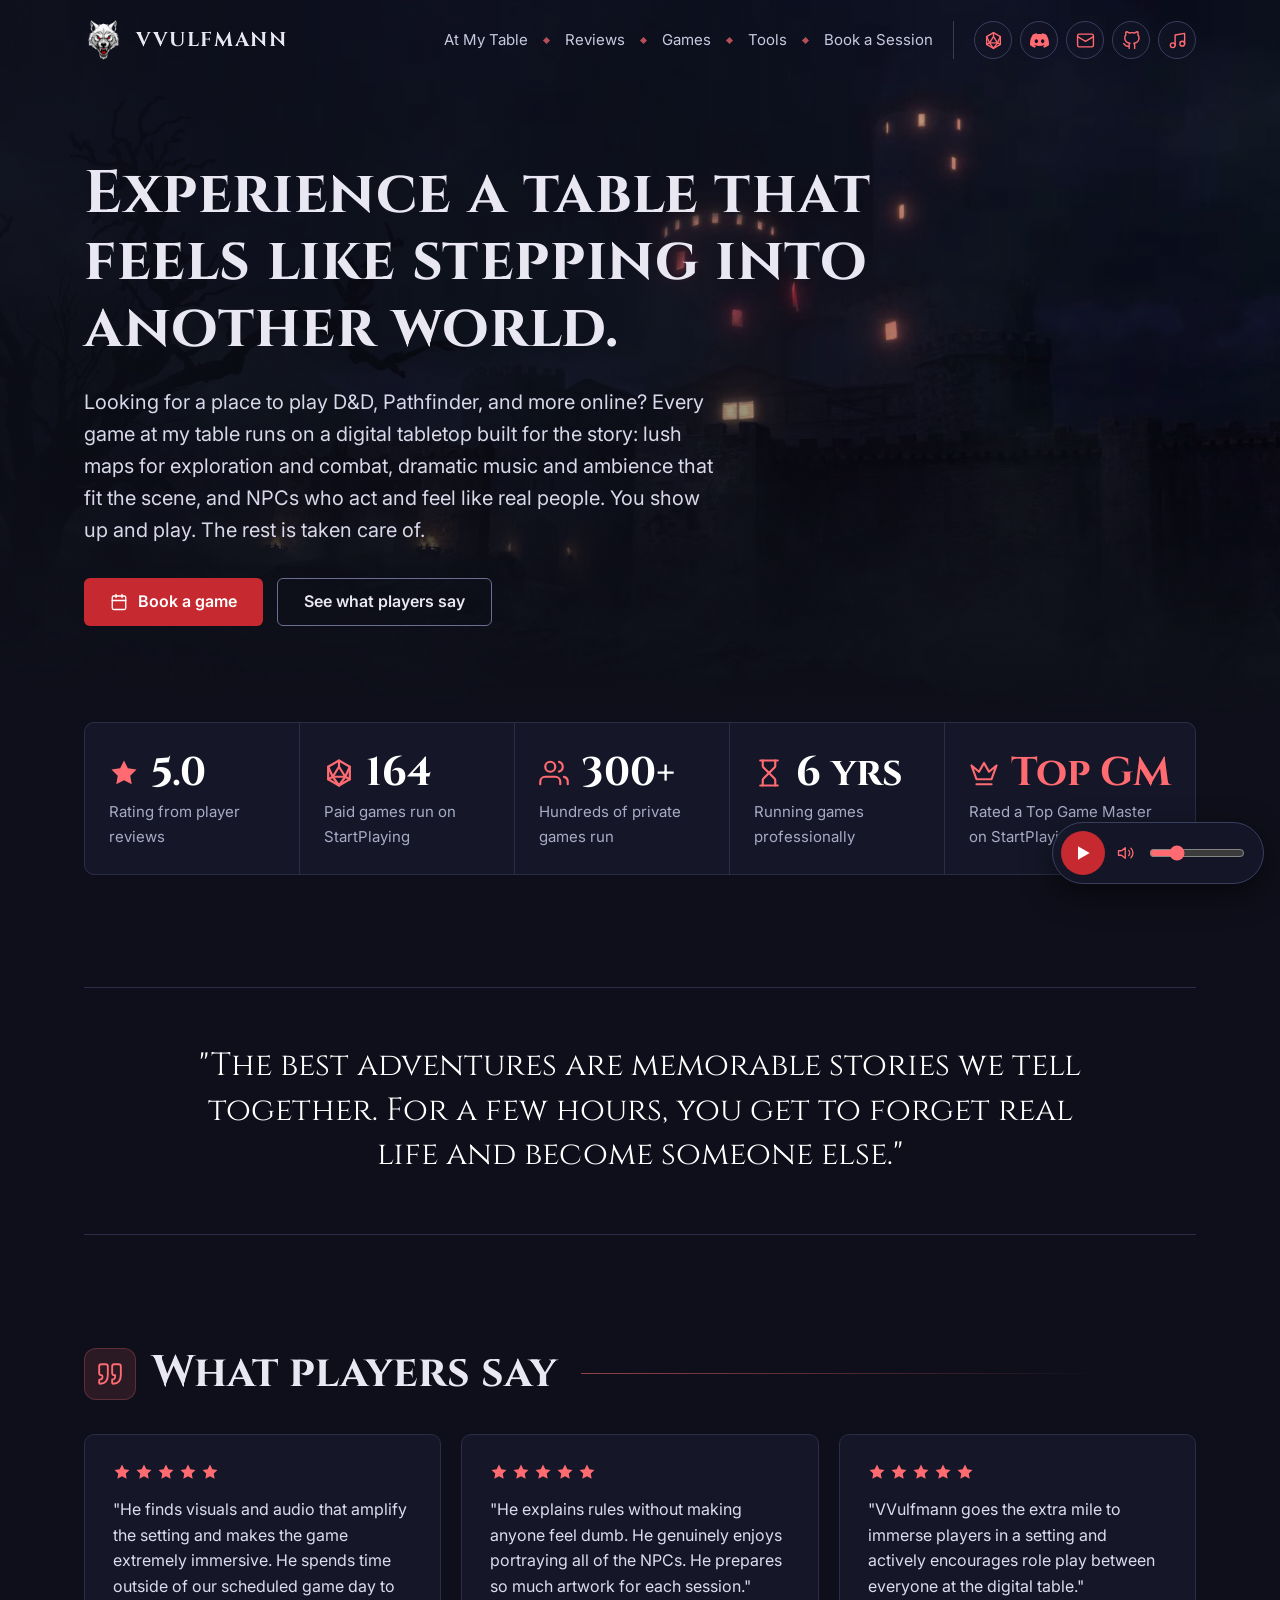
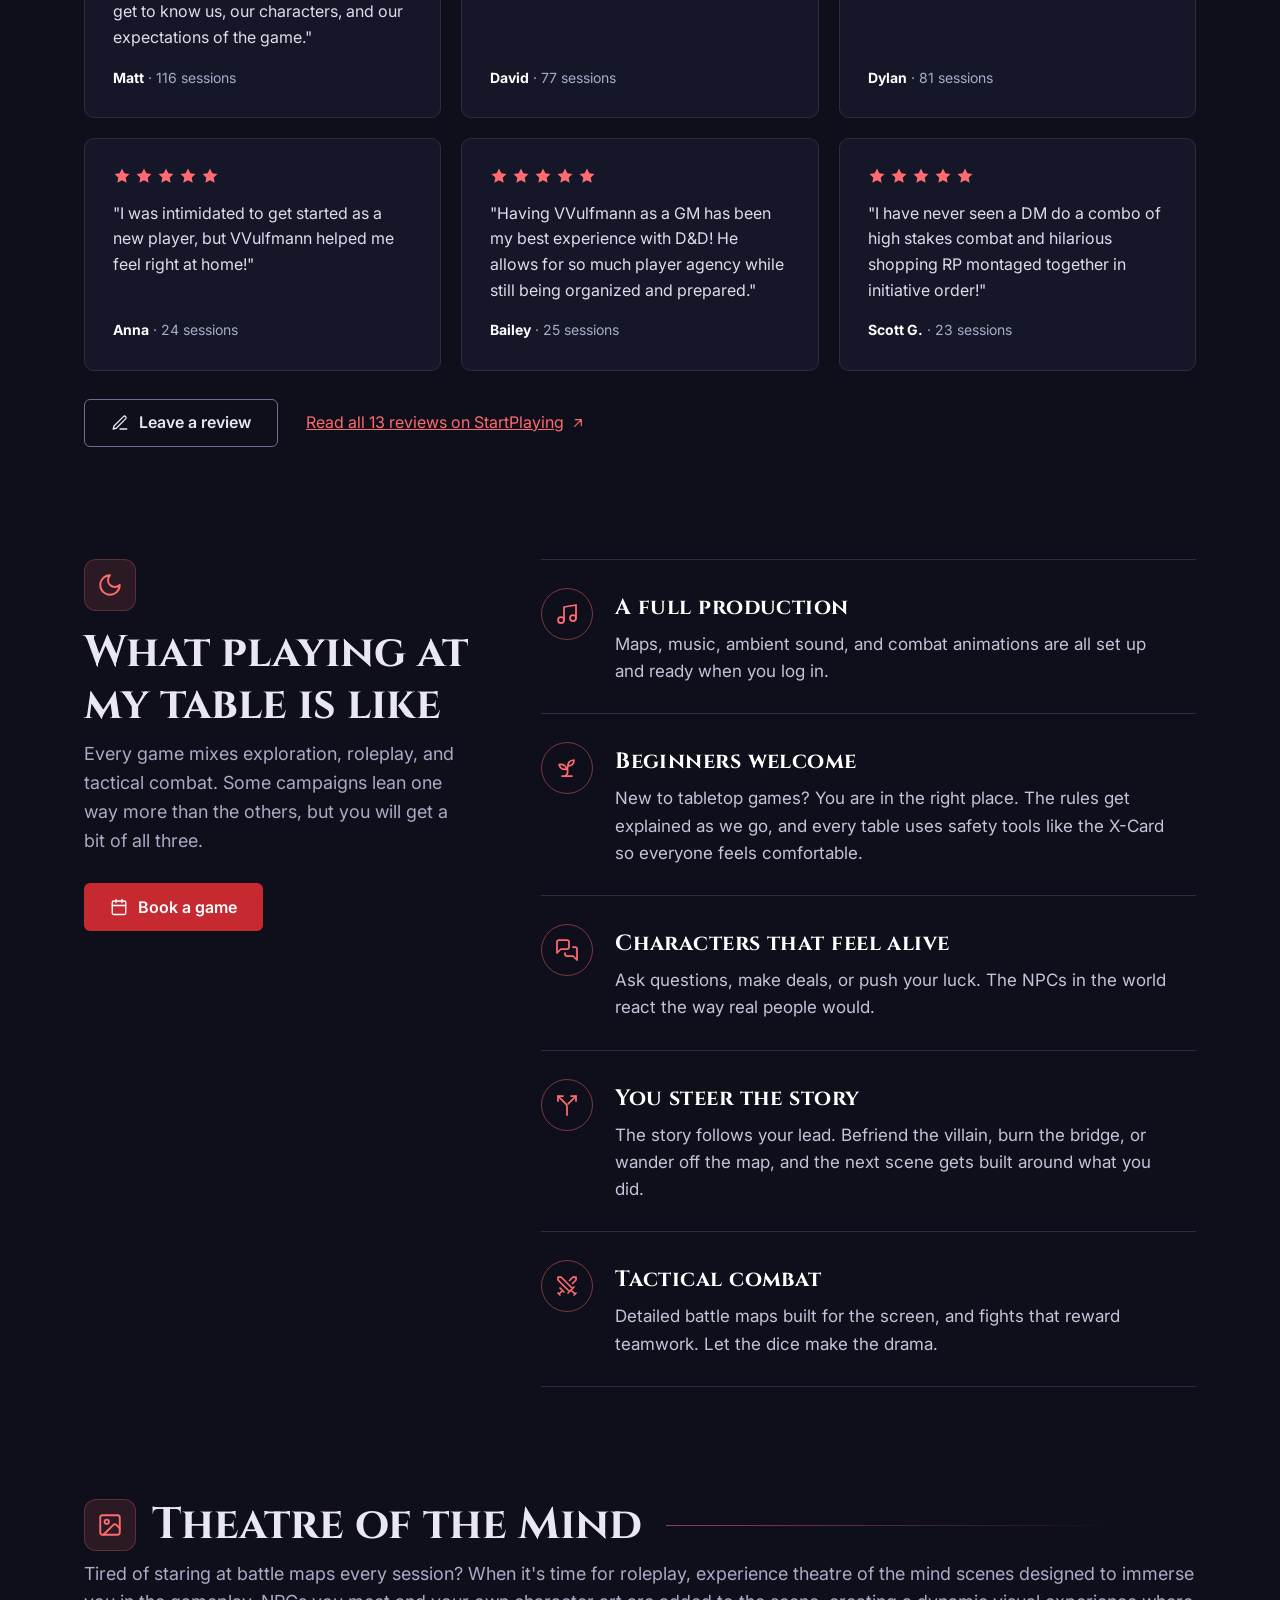
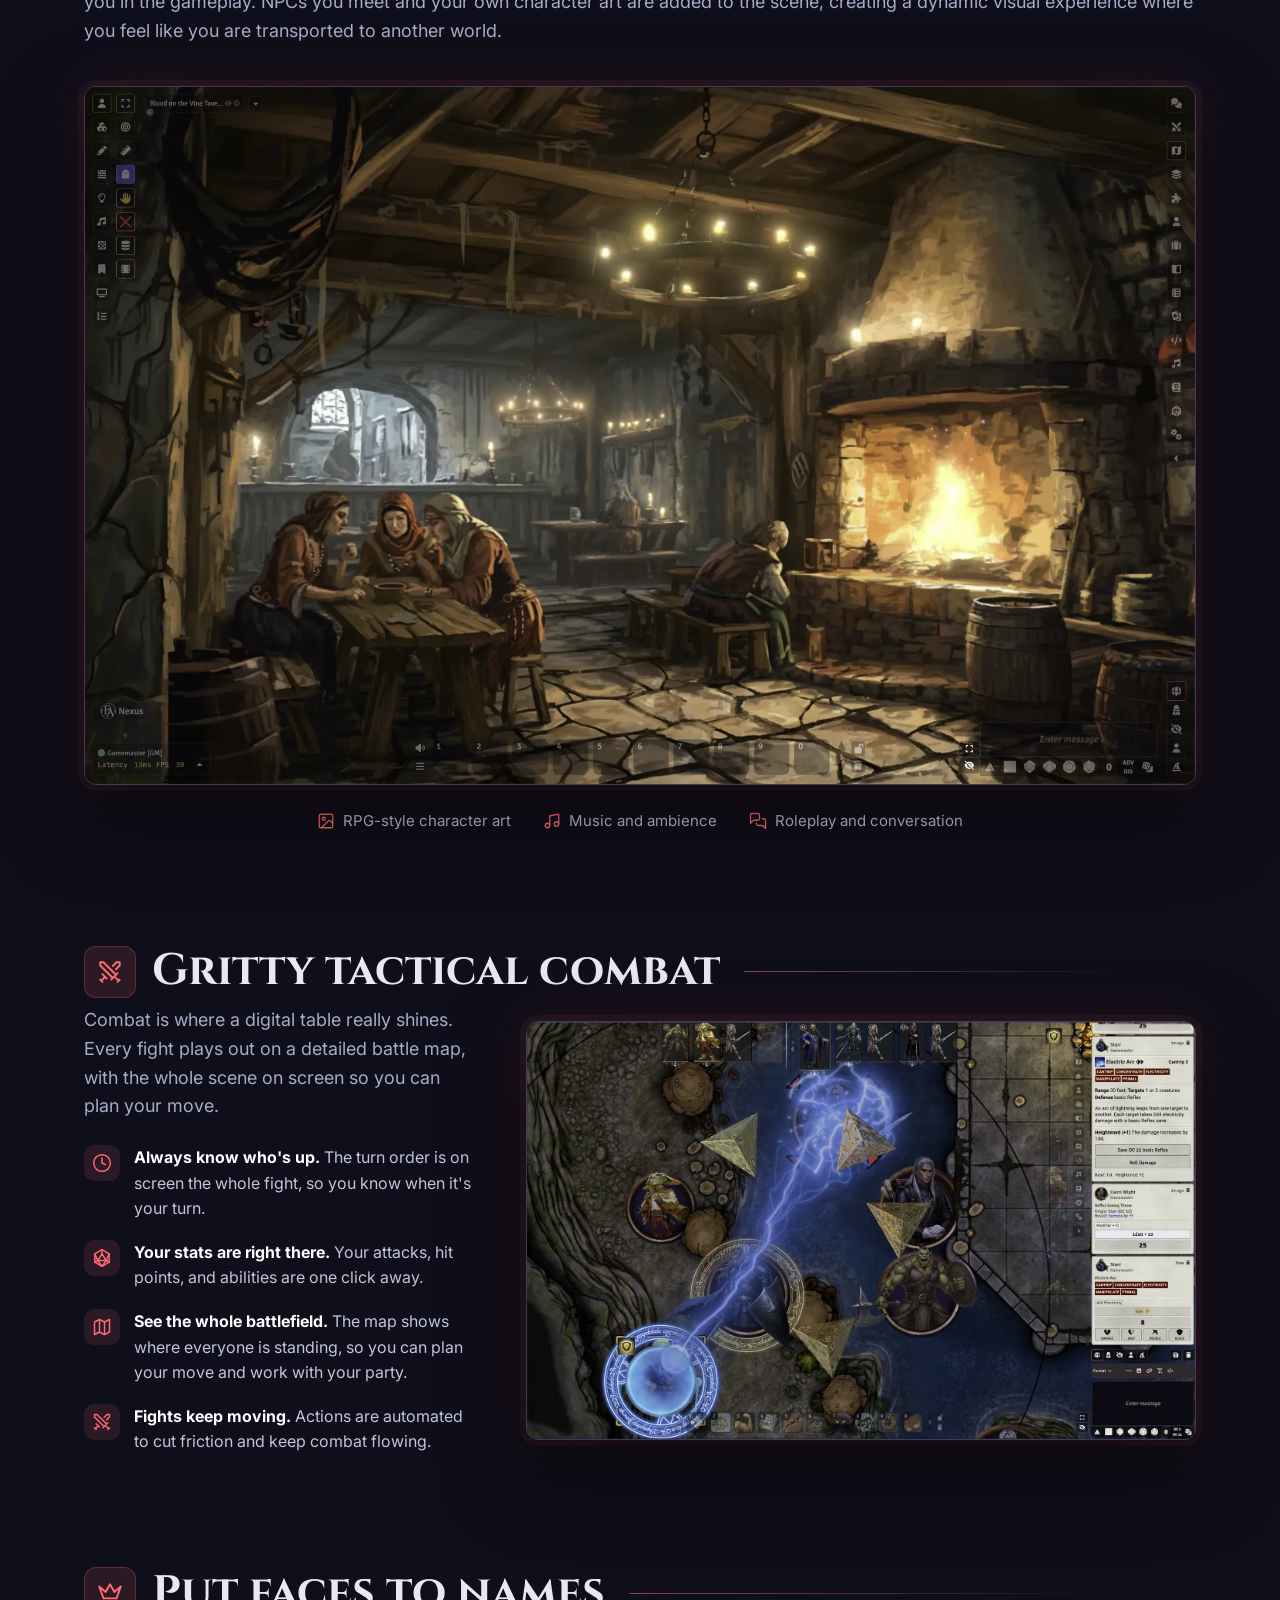
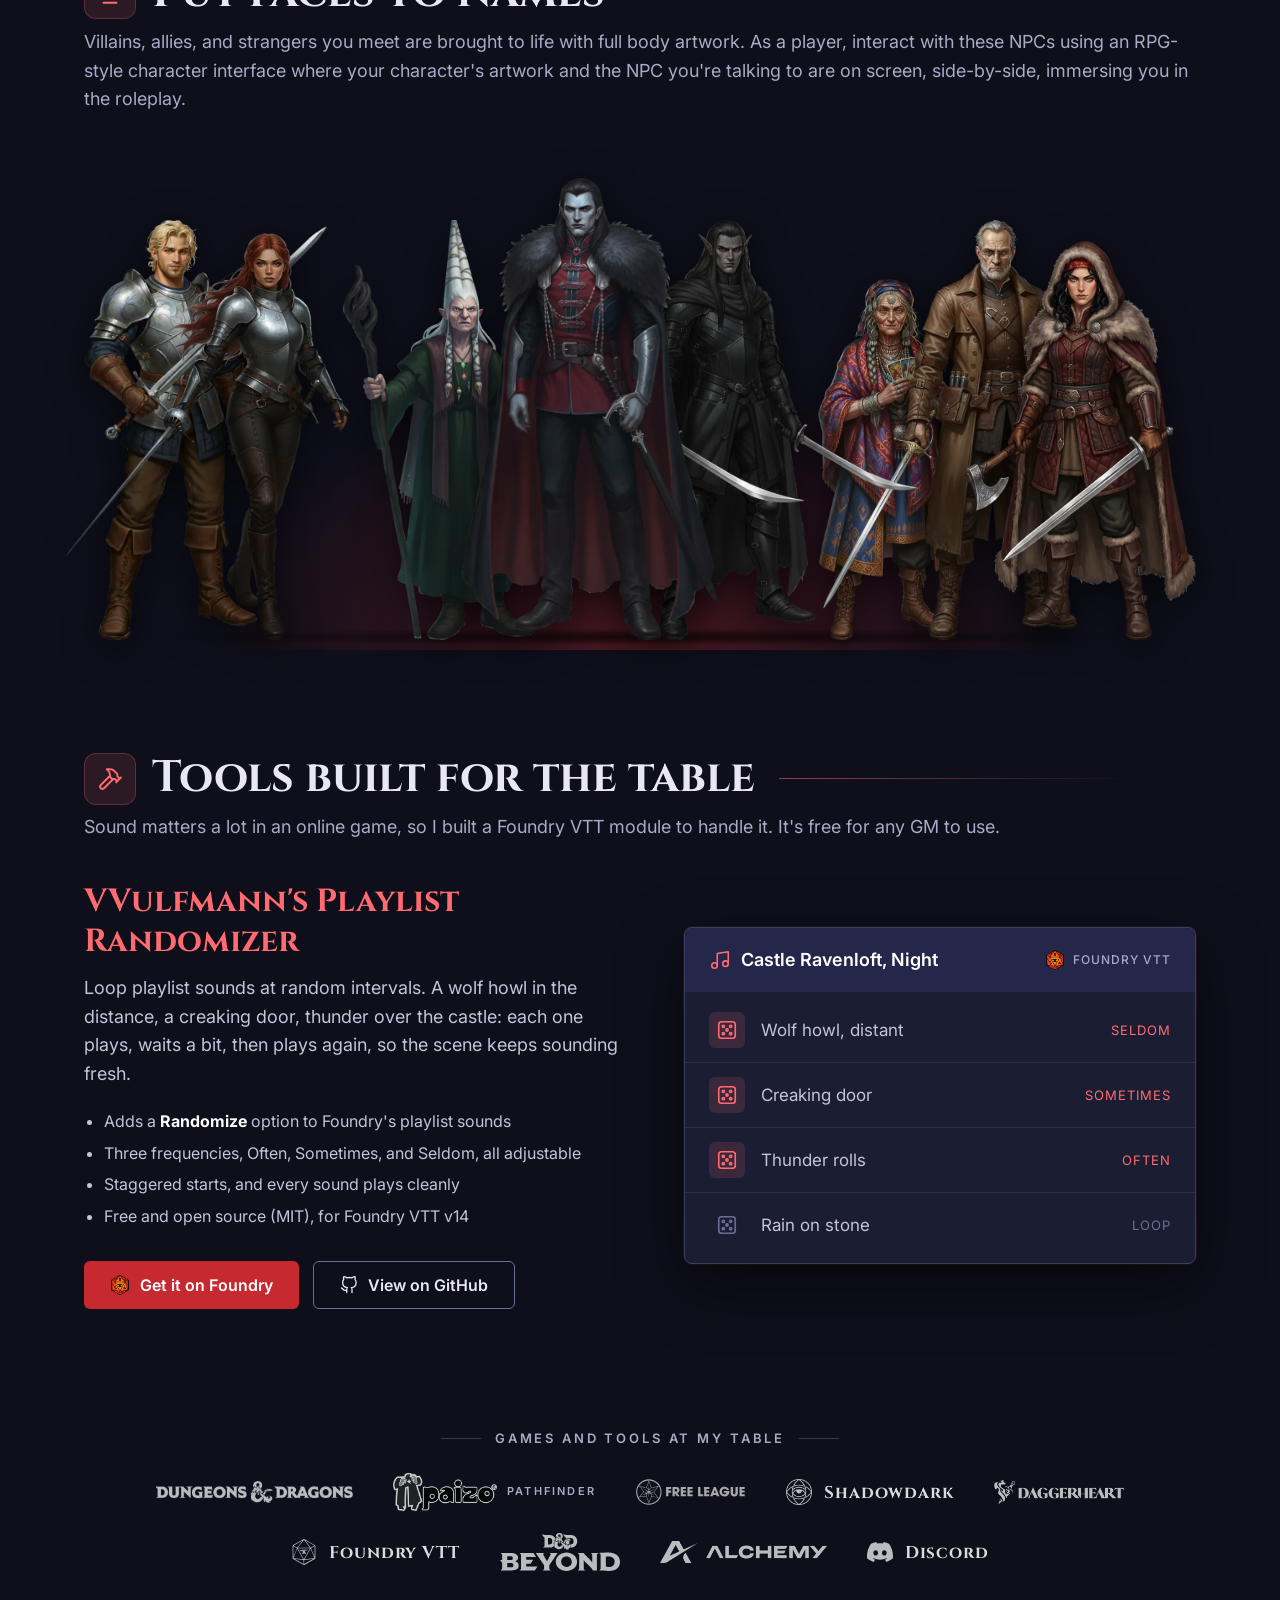
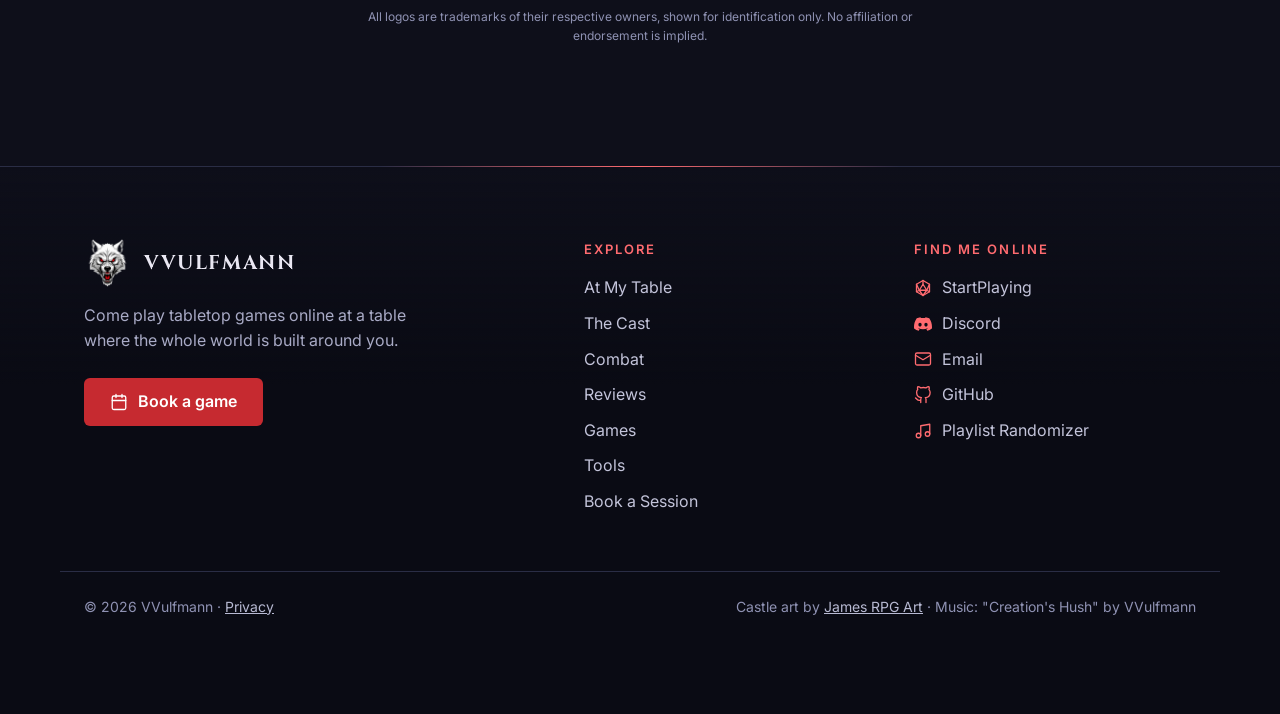
==== index.html @ 39d02111 "Rewrite Theatre of the Mind intro Co-Authored-By: Claude Opus 5.5 (1M context) <noreply@anthropic.co" ====
<!doctype html>
<html lang="en">
<head>
  <meta charset="utf-8">
  <meta name="viewport" content="width=device-width, initial-scale=1">
  <title>VVulfmann | Digital Game Master</title>
  <meta name="description" content="Play D&amp;D, Pathfinder, and more online with VVulfmann, a digital game master who builds each game with custom maps, music, and NPCs who feel real. 5.0 rating on StartPlaying. Beginners welcome.">
  <link rel="canonical" href="https://vvulfmann.com/">
  <meta property="og:type" content="website">
  <meta property="og:url" content="https://vvulfmann.com/">
  <meta property="og:title" content="VVulfmann | Digital Game Master">
  <meta property="og:description" content="Looking for a great online tabletop game? Custom maps, music, and NPCs who feel real. Beginners welcome.">
  <meta property="og:image" content="https://vvulfmann.com/images/social.jpg">
  <meta name="twitter:card" content="summary_large_image">
  <meta name="theme-color" content="#0e0f1a">
  <link rel="icon" type="image/png" href="images/favicon.png">
  <link rel="apple-touch-icon" href="images/apple-touch-icon.png">
  <link rel="preconnect" href="https://fonts.googleapis.com">
  <link rel="preconnect" href="https://fonts.gstatic.com" crossorigin>
  <link href="https://fonts.googleapis.com/css2?family=Cinzel:wght@500;700&amp;family=Inter:wght@400;500;600&amp;display=swap" rel="stylesheet">
  <link rel="stylesheet" href="styles.css">
</head>
<body>
  <svg width="0" height="0" style="position:absolute" aria-hidden="true" focusable="false">
    <symbol id="i-star" viewBox="0 0 24 24"><path d="M12 2l3.09 6.26L22 9.27l-5 4.87 1.18 6.88L12 17.77l-6.18 3.25L7 14.14 2 9.27l6.91-1.01z"/></symbol>
    <symbol id="i-d20" viewBox="0 0 24 24"><path d="M12 2l8.66 5v10L12 22l-8.66-5V7z"/><path d="M12 7l5 8H7z"/><path d="M12 2v5M3.34 7L7 15M20.66 7L17 15M3.34 17L7 15M20.66 17L17 15M12 22l-5-7M12 22l5-7"/></symbol>
    <symbol id="i-hourglass" viewBox="0 0 24 24"><path d="M5 22h14M5 2h14"/><path d="M17 22v-4.17a2 2 0 0 0-.59-1.42L12 12l-4.41 4.41A2 2 0 0 0 7 17.83V22"/><path d="M7 2v4.17a2 2 0 0 0 .59 1.42L12 12l4.41-4.41A2 2 0 0 0 17 6.17V2"/></symbol>
    <symbol id="i-crown" viewBox="0 0 24 24"><path d="M2 6l4 11h12l4-11-6 5-4-7-4 7z"/><path d="M6 21h12"/></symbol>
    <symbol id="i-music" viewBox="0 0 24 24"><path d="M9 18V5l12-2v13"/><circle cx="6" cy="18" r="3"/><circle cx="18" cy="16" r="3"/></symbol>
    <symbol id="i-sprout" viewBox="0 0 24 24"><path d="M7 20h10"/><path d="M10 20c5.5-2.5.8-6.4 3-10"/><path d="M9.5 9.4c1.1.8 1.8 2.2 2.3 3.7-2 .4-3.5.4-4.8-.3-1.2-.6-2.3-1.9-3-4.2 2.8-.5 4.4 0 5.5.8z"/><path d="M14.1 6a7 7 0 0 0-1.1 4c1.9-.1 3.3-.6 4.3-1.4 1-1 1.6-2.3 1.7-4.6-2.7.1-4 1-4.9 2z"/></symbol>
    <symbol id="i-compass" viewBox="0 0 24 24"><circle cx="12" cy="12" r="10"/><path d="M16.24 7.76l-2.12 6.36-6.36 2.12 2.12-6.36z"/></symbol>
    <symbol id="i-chat" viewBox="0 0 24 24"><path d="M14 9a2 2 0 0 1-2 2H6l-4 4V4a2 2 0 0 1 2-2h8a2 2 0 0 1 2 2z"/><path d="M18 9h2a2 2 0 0 1 2 2v11l-4-4h-6a2 2 0 0 1-2-2v-1"/></symbol>
    <symbol id="i-split" viewBox="0 0 24 24"><path d="M16 3h5v5M8 3H3v5"/><path d="M12 22v-8.3a4 4 0 0 0-1.17-2.83L3 3M21 3l-7.83 7.83"/></symbol>
    <symbol id="i-swords" viewBox="0 0 24 24"><path d="M14.5 17.5L3 6V3h3l11.5 11.5M13 19l6-6M16 16l4 4M19 21l2-2"/><path d="M14.5 6.5L18 3h3v3l-3.5 3.5M5 14l4 4M7 17l-3 3M3 19l2 2"/></symbol>
    <symbol id="i-moon" viewBox="0 0 24 24"><path d="M12 3a6 6 0 0 0 9 9 9 9 0 1 1-9-9z"/></symbol>
    <symbol id="i-map" viewBox="0 0 24 24"><path d="M3 6l6-3 6 3 6-3v15l-6 3-6-3-6 3z"/><path d="M9 3v15M15 6v15"/></symbol>
    <symbol id="i-monitor" viewBox="0 0 24 24"><rect x="2" y="3" width="20" height="14" rx="2"/><path d="M8 21h8M12 17v4"/></symbol>
    <symbol id="i-pen" viewBox="0 0 24 24"><path d="M12 20h9"/><path d="M16.5 3.5a2.12 2.12 0 0 1 3 3L7 19l-4 1 1-4z"/></symbol>
    <symbol id="i-calendar" viewBox="0 0 24 24"><rect x="3" y="4" width="18" height="18" rx="2"/><path d="M16 2v4M8 2v4M3 10h18"/></symbol>
    <symbol id="i-arrow" viewBox="0 0 24 24"><path d="M7 17L17 7M8 7h9v9"/></symbol>
    <symbol id="i-dollar" viewBox="0 0 24 24"><path d="M12 2v20M17 5H9.5a3.5 3.5 0 0 0 0 7h5a3.5 3.5 0 0 1 0 7H6"/></symbol>
    <symbol id="i-dice" viewBox="0 0 24 24"><rect x="3" y="3" width="18" height="18" rx="3"/><circle cx="8" cy="8" r="1.2"/><circle cx="16" cy="8" r="1.2"/><circle cx="12" cy="12" r="1.2"/><circle cx="8" cy="16" r="1.2"/><circle cx="16" cy="16" r="1.2"/></symbol>
    <symbol id="i-github" viewBox="0 0 24 24"><path d="M9 19c-5 1.5-5-2.5-7-3m14 6v-3.87a3.37 3.37 0 0 0-.94-2.61c3.14-.35 6.44-1.54 6.44-7A5.44 5.44 0 0 0 20 4.77 5.07 5.07 0 0 0 19.91 1S18.73.65 16 2.48a13.38 13.38 0 0 0-7 0C6.27.65 5.09 1 5.09 1A5.07 5.07 0 0 0 5 4.77a5.44 5.44 0 0 0-1.5 3.78c0 5.42 3.3 6.61 6.44 7A3.37 3.37 0 0 0 9 18.13V22"/></symbol>
    <symbol id="i-users" viewBox="0 0 24 24"><path d="M17 21v-2a4 4 0 0 0-4-4H5a4 4 0 0 0-4 4v2"/><circle cx="9" cy="7" r="4"/><path d="M23 21v-2a4 4 0 0 0-3-3.87M16 3.13a4 4 0 0 1 0 7.75"/></symbol>
    <symbol id="i-quote" viewBox="0 0 24 24"><path d="M3 21c3 0 7-1 7-8V5c0-1.25-.76-2-2-2H4c-1.25 0-2 .75-2 1.97V11c0 1.25.75 2 2 2 1 0 1 0 1 1v1c0 1-1 2-2 2s-1 .01-1 1.03V20c0 1 0 1 1 1z"/><path d="M15 21c3 0 7-1 7-8V5c0-1.25-.76-2-2-2h-4c-1.25 0-2 .75-2 1.97V11c0 1.25.75 2 2 2h.75c0 2.25.25 4-2.75 4v3c0 1 0 1 1 1z"/></symbol>
    <symbol id="i-hammer" viewBox="0 0 24 24"><path d="M15 12l-8.5 8.5a2.12 2.12 0 0 1-3-3L12 9"/><path d="M17.64 15L22 10.64"/><path d="M20.91 11.7l-1.25-1.25c-.6-.6-.93-1.4-.93-2.25v-.86L16.01 4.6a5.56 5.56 0 0 0-3.94-1.64H9l.92.82A6.18 6.18 0 0 1 12 8.4v1.56l2 2h2.47l2.26 1.91"/></symbol>
    <symbol id="i-image" viewBox="0 0 24 24"><rect x="3" y="3" width="18" height="18" rx="2"/><circle cx="9" cy="9" r="2"/><path d="M21 15l-3.09-3.09a2 2 0 0 0-2.82 0L6 21"/></symbol>
    <symbol id="i-play" viewBox="0 0 24 24"><path d="M6 4l14 8-14 8z"/></symbol>
    <symbol id="i-pause" viewBox="0 0 24 24"><path d="M7 4v16M17 4v16"/></symbol>
    <symbol id="i-volume" viewBox="0 0 24 24"><path d="M11 5L6 9H2v6h4l5 4z"/><path d="M15.5 8.5a5 5 0 0 1 0 7M18.5 5.5a9 9 0 0 1 0 13"/></symbol>
    <symbol id="i-discord" viewBox="0 0 24 24"><path d="M20.317 4.3698a19.7913 19.7913 0 00-4.8851-1.5152.0741.0741 0 00-.0785.0371c-.211.3753-.4447.8648-.6083 1.2495-1.8447-.2762-3.68-.2762-5.4868 0-.1636-.3933-.4058-.8742-.6177-1.2495a.077.077 0 00-.0785-.037 19.7363 19.7363 0 00-4.8852 1.515.0699.0699 0 00-.0321.0277C.5334 9.0458-.319 13.5799.0992 18.0578a.0824.0824 0 00.0312.0561c2.0528 1.5076 4.0413 2.4228 5.9929 3.0294a.0777.0777 0 00.0842-.0276c.4616-.6304.8731-1.2952 1.226-1.9942a.076.076 0 00-.0416-.1057c-.6528-.2476-1.2743-.5495-1.8722-.8923a.077.077 0 01-.0076-.1277c.1258-.0943.2517-.1923.3718-.2914a.0743.0743 0 01.0776-.0105c3.9278 1.7933 8.18 1.7933 12.0614 0a.0739.0739 0 01.0785.0095c.1202.099.246.1981.3728.2924a.077.077 0 01-.0066.1276 12.2986 12.2986 0 01-1.873.8914.0766.0766 0 00-.0407.1067c.3604.698.7719 1.3628 1.225 1.9932a.076.076 0 00.0842.0286c1.961-.6067 3.9495-1.5219 6.0023-3.0294a.077.077 0 00.0313-.0552c.5004-5.177-.8382-9.6739-3.5485-13.6604a.061.061 0 00-.0312-.0286zM8.02 15.3312c-1.1825 0-2.1569-1.0857-2.1569-2.419 0-1.3332.9555-2.4189 2.157-2.4189 1.2108 0 2.1757 1.0952 2.1568 2.419 0 1.3332-.9555 2.4189-2.1569 2.4189zm7.9748 0c-1.1825 0-2.1569-1.0857-2.1569-2.419 0-1.3332.9554-2.4189 2.1569-2.4189 1.2108 0 2.1757 1.0952 2.1568 2.419 0 1.3332-.946 2.4189-2.1568 2.4189Z"/></symbol>
    <symbol id="i-mail" viewBox="0 0 24 24"><rect x="2" y="4" width="20" height="16" rx="2"/><path d="M22 7l-10 6L2 7"/></symbol>
    <symbol id="i-clock" viewBox="0 0 24 24"><circle cx="12" cy="12" r="10"/><path d="M12 6v6l4 2"/></symbol>
  </svg>
  <a class="skip" href="#main">Skip to content</a>

  <header class="site-header wrap">
    <a class="brand" href="#top">
      <img src="images/wolf.png" alt="" width="40" height="40">
      <span>VVULFMANN</span>
    </a>
    <button class="nav-toggle" id="nav-toggle" type="button" aria-expanded="false" aria-controls="site-menu" aria-label="Open menu">
      <span class="nav-toggle-bars" aria-hidden="true"></span>
    </button>
    <div class="site-menu" id="site-menu">
    <nav class="site-nav" aria-label="Main">
      <a href="#expect">At My Table</a>
      <a href="#reviews">Reviews</a>
      <a href="#systems">Games</a>
      <a href="#module">Tools</a>
      <a href="https://startplaying.games/gm/vvulfmann">Book a Session</a>
    </nav>
    <div class="header-socials">
      <a class="icon-link" href="https://startplaying.games/gm/vvulfmann" aria-label="StartPlaying" title="StartPlaying"><svg class="icon" aria-hidden="true"><use href="#i-d20"></use></svg></a>
      <a class="icon-link" href="https://discord.gg/ZfYSwNSqq8" aria-label="Discord" title="Discord"><svg class="icon icon-fill" aria-hidden="true"><use href="#i-discord"></use></svg></a>
      <a class="icon-link" href="mailto:vvulfmann@vvulfmann.com" aria-label="Email" title="vvulfmann@vvulfmann.com"><svg class="icon" aria-hidden="true"><use href="#i-mail"></use></svg></a>
      <a class="icon-link" href="https://github.com/vvulfmann" aria-label="GitHub" title="GitHub"><svg class="icon" aria-hidden="true"><use href="#i-github"></use></svg></a>
      <a class="icon-link" href="https://foundryvtt.com/packages/vvulfmanns-playlist-randomizer" aria-label="Playlist Randomizer" title="Playlist Randomizer"><svg class="icon" aria-hidden="true"><use href="#i-music"></use></svg></a>
    </div>
    </div>
  </header>

  <main id="main">
    <section id="top" class="hero">
      <video class="hero-video" autoplay muted loop playsinline preload="metadata" poster="images/castle.jpg" aria-hidden="true">
        <source src="images/castle.webm" type="video/webm">
        <source src="images/castle.mp4" type="video/mp4">
      </video>
      <div class="wrap">
        <div class="hero-text">
          <h1>Experience a table that feels like stepping into another world.</h1>
          <p class="lede">Looking for a place to play D&amp;D, Pathfinder, and more online? Every game at my table runs on a digital tabletop built for the story: lush maps for exploration and combat, dramatic music and ambience that fit the scene, and NPCs who act and feel like real people. You show up and play. The rest is taken care of.</p>
          <div class="actions">
            <a class="btn btn-primary" href="https://startplaying.games/gm/vvulfmann"><svg class="icon" aria-hidden="true"><use href="#i-calendar"></use></svg>Book a game</a>
            <a class="btn btn-ghost" href="#reviews">See what players say</a>
          </div>
        </div>
      </div>
    </section>

    <section class="wrap" aria-label="At a glance">
      <ul class="stats">
        <li><span class="stat-value"><svg class="icon icon-fill" aria-hidden="true"><use href="#i-star"></use></svg>5.0</span><span class="stat-label">Rating from player reviews</span></li>
        <li><span class="stat-value"><svg class="icon" aria-hidden="true"><use href="#i-d20"></use></svg>164</span><span class="stat-label">Paid games run on StartPlaying</span></li>
        <li><span class="stat-value"><svg class="icon" aria-hidden="true"><use href="#i-users"></use></svg>300+</span><span class="stat-label">Hundreds of private games run</span></li>
        <li><span class="stat-value"><svg class="icon" aria-hidden="true"><use href="#i-hourglass"></use></svg>6 yrs</span><span class="stat-label">Running games professionally</span></li>
        <li><span class="stat-value accent"><svg class="icon" aria-hidden="true"><use href="#i-crown"></use></svg>Top GM</span><span class="stat-label">Rated a Top Game Master on StartPlaying</span></li>
      </ul>
    </section>

    <section class="section wrap">
      <figure class="pull">
        <blockquote>"The best adventures are memorable stories we tell together. For a few hours, you get to forget real life and become someone else."</blockquote>
      </figure>
    </section>

    <section id="reviews" class="section wrap">
      <h2 class="section-title"><span class="title-icon"><svg class="icon" aria-hidden="true"><use href="#i-quote"></use></svg></span>What players say</h2>
      <div class="reviews-gap"></div>
      <div class="reviews">
        <figure class="review card">
          <div class="stars" role="img" aria-label="5 out of 5 stars"><svg class="icon icon-fill" aria-hidden="true"><use href="#i-star"></use></svg><svg class="icon icon-fill" aria-hidden="true"><use href="#i-star"></use></svg><svg class="icon icon-fill" aria-hidden="true"><use href="#i-star"></use></svg><svg class="icon icon-fill" aria-hidden="true"><use href="#i-star"></use></svg><svg class="icon icon-fill" aria-hidden="true"><use href="#i-star"></use></svg></div>
          <blockquote>"He finds visuals and audio that amplify the setting and makes the game extremely immersive. He spends time outside of our scheduled game day to get to know us, our characters, and our expectations of the game."</blockquote>
          <figcaption><strong>Matt</strong> · 116 sessions</figcaption>
        </figure>
        <figure class="review card">
          <div class="stars" role="img" aria-label="5 out of 5 stars"><svg class="icon icon-fill" aria-hidden="true"><use href="#i-star"></use></svg><svg class="icon icon-fill" aria-hidden="true"><use href="#i-star"></use></svg><svg class="icon icon-fill" aria-hidden="true"><use href="#i-star"></use></svg><svg class="icon icon-fill" aria-hidden="true"><use href="#i-star"></use></svg><svg class="icon icon-fill" aria-hidden="true"><use href="#i-star"></use></svg></div>
          <blockquote>"He explains rules without making anyone feel dumb. He genuinely enjoys portraying all of the NPCs. He prepares so much artwork for each session."</blockquote>
          <figcaption><strong>David</strong> · 77 sessions</figcaption>
        </figure>
        <figure class="review card">
          <div class="stars" role="img" aria-label="5 out of 5 stars"><svg class="icon icon-fill" aria-hidden="true"><use href="#i-star"></use></svg><svg class="icon icon-fill" aria-hidden="true"><use href="#i-star"></use></svg><svg class="icon icon-fill" aria-hidden="true"><use href="#i-star"></use></svg><svg class="icon icon-fill" aria-hidden="true"><use href="#i-star"></use></svg><svg class="icon icon-fill" aria-hidden="true"><use href="#i-star"></use></svg></div>
          <blockquote>"VVulfmann goes the extra mile to immerse players in a setting and actively encourages role play between everyone at the digital table."</blockquote>
          <figcaption><strong>Dylan</strong> · 81 sessions</figcaption>
        </figure>
        <figure class="review card">
          <div class="stars" role="img" aria-label="5 out of 5 stars"><svg class="icon icon-fill" aria-hidden="true"><use href="#i-star"></use></svg><svg class="icon icon-fill" aria-hidden="true"><use href="#i-star"></use></svg><svg class="icon icon-fill" aria-hidden="true"><use href="#i-star"></use></svg><svg class="icon icon-fill" aria-hidden="true"><use href="#i-star"></use></svg><svg class="icon icon-fill" aria-hidden="true"><use href="#i-star"></use></svg></div>
          <blockquote>"I was intimidated to get started as a new player, but VVulfmann helped me feel right at home!"</blockquote>
          <figcaption><strong>Anna</strong> · 24 sessions</figcaption>
        </figure>
        <figure class="review card">
          <div class="stars" role="img" aria-label="5 out of 5 stars"><svg class="icon icon-fill" aria-hidden="true"><use href="#i-star"></use></svg><svg class="icon icon-fill" aria-hidden="true"><use href="#i-star"></use></svg><svg class="icon icon-fill" aria-hidden="true"><use href="#i-star"></use></svg><svg class="icon icon-fill" aria-hidden="true"><use href="#i-star"></use></svg><svg class="icon icon-fill" aria-hidden="true"><use href="#i-star"></use></svg></div>
          <blockquote>"Having VVulfmann as a GM has been my best experience with D&amp;D! He allows for so much player agency while still being organized and prepared."</blockquote>
          <figcaption><strong>Bailey</strong> · 25 sessions</figcaption>
        </figure>
        <figure class="review card">
          <div class="stars" role="img" aria-label="5 out of 5 stars"><svg class="icon icon-fill" aria-hidden="true"><use href="#i-star"></use></svg><svg class="icon icon-fill" aria-hidden="true"><use href="#i-star"></use></svg><svg class="icon icon-fill" aria-hidden="true"><use href="#i-star"></use></svg><svg class="icon icon-fill" aria-hidden="true"><use href="#i-star"></use></svg><svg class="icon icon-fill" aria-hidden="true"><use href="#i-star"></use></svg></div>
          <blockquote>"I have never seen a DM do a combo of high stakes combat and hilarious shopping RP montaged together in initiative order!"</blockquote>
          <figcaption><strong>Scott G.</strong> · 23 sessions</figcaption>
        </figure>
      </div>
      <div class="review-actions">
        <a class="btn btn-ghost" href="https://startplaying.games/gm/vvulfmann/review"><svg class="icon" aria-hidden="true"><use href="#i-pen"></use></svg>Leave a review</a>
        <a class="text-link" href="https://startplaying.games/gm/vvulfmann">Read all 13 reviews on StartPlaying<svg class="icon" aria-hidden="true"><use href="#i-arrow"></use></svg></a>
      </div>
    </section>

    <section id="expect" class="section wrap">
      <div class="feature">
        <div class="feature-intro">
          <h2 class="section-title"><span class="title-icon"><svg class="icon" aria-hidden="true"><use href="#i-moon"></use></svg></span>What playing at my table is like</h2>
          <p class="section-intro">Every game mixes exploration, roleplay, and tactical combat. Some campaigns lean one way more than the others, but you will get a bit of all three.</p>
          <a class="btn btn-primary" href="https://startplaying.games/gm/vvulfmann"><svg class="icon" aria-hidden="true"><use href="#i-calendar"></use></svg>Book a game</a>
        </div>
        <ul class="feature-list">
          <li><span class="card-icon"><svg class="icon" aria-hidden="true"><use href="#i-music"></use></svg></span><div><h3>A full production</h3><p>Maps, music, ambient sound, and combat animations are all set up and ready when you log in.</p></div></li>
          <li><span class="card-icon"><svg class="icon" aria-hidden="true"><use href="#i-sprout"></use></svg></span><div><h3>Beginners welcome</h3><p>New to tabletop games? You are in the right place. The rules get explained as we go, and every table uses safety tools like the X-Card so everyone feels comfortable.</p></div></li>
          <li><span class="card-icon"><svg class="icon" aria-hidden="true"><use href="#i-chat"></use></svg></span><div><h3>Characters that feel alive</h3><p>Ask questions, make deals, or push your luck. The NPCs in the world react the way real people would.</p></div></li>
          <li><span class="card-icon"><svg class="icon" aria-hidden="true"><use href="#i-split"></use></svg></span><div><h3>You steer the story</h3><p>The story follows your lead. Befriend the villain, burn the bridge, or wander off the map, and the next scene gets built around what you did.</p></div></li>
          <li><span class="card-icon"><svg class="icon" aria-hidden="true"><use href="#i-swords"></use></svg></span><div><h3>Tactical combat</h3><p>Detailed battle maps built for the screen, and fights that reward teamwork. Let the dice make the drama.</p></div></li>
        </ul>
      </div>
    </section>


    <section id="theatre" class="section wrap">
      <h2 class="section-title"><span class="title-icon"><svg class="icon" aria-hidden="true"><use href="#i-image"></use></svg></span>Theatre of the Mind</h2>
      <p class="section-intro">Tired of staring at battle maps every session? When it's time for roleplay, experience theatre of the mind scenes designed to immerse you in the gameplay. NPCs you meet and your own character art are added to the scene, creating a dynamic visual experience where you feel like you are transported to another world.</p>
      <figure class="stage">
        <div class="stage-frame">
          <img src="images/theatre-tavern.webp" alt="A candlelit tavern scene in Foundry VTT: villagers whisper around a table while a fire roars in the hearth" width="2000" height="1256" loading="lazy">
        </div>
        <ul class="stage-notes">
          <li><svg class="icon" aria-hidden="true"><use href="#i-image"></use></svg>RPG-style character art</li>
          <li><svg class="icon" aria-hidden="true"><use href="#i-music"></use></svg>Music and ambience</li>
          <li><svg class="icon" aria-hidden="true"><use href="#i-chat"></use></svg>Roleplay and conversation</li>
        </ul>
      </figure>
    </section>

    <section id="combat" class="section wrap">
      <h2 class="section-title"><span class="title-icon"><svg class="icon" aria-hidden="true"><use href="#i-swords"></use></svg></span>Gritty tactical combat</h2>
      <div class="combat">
        <div class="combat-text">
          <p class="section-intro">Combat is where a digital table really shines. Every fight plays out on a detailed battle map, with the whole scene on screen so you can plan your move.</p>
          <ul class="combat-points">
            <li><svg class="icon" aria-hidden="true"><use href="#i-clock"></use></svg><span><strong>Always know who's up.</strong> The turn order is on screen the whole fight, so you know when it's your turn.</span></li>
            <li><svg class="icon" aria-hidden="true"><use href="#i-d20"></use></svg><span><strong>Your stats are right there.</strong> Your attacks, hit points, and abilities are one click away.</span></li>
            <li><svg class="icon" aria-hidden="true"><use href="#i-map"></use></svg><span><strong>See the whole battlefield.</strong> The map shows where everyone is standing, so you can plan your move and work with your party.</span></li>
            <li><svg class="icon" aria-hidden="true"><use href="#i-swords"></use></svg><span><strong>Fights keep moving.</strong> Actions are automated to cut friction and keep combat flowing.</span></li>
          </ul>
        </div>
        <figure class="combat-shot">
          <div class="stage-frame">
            <img src="images/foundry-combat.webp" alt="A tactical battle map in the middle of a fight, with a bolt of lightning arcing between heroes and foes, large golden dice on the board, a turn order along the top, and spell and damage cards in the chat panel" width="2000" height="1083" loading="lazy">
          </div>
        </figure>
      </div>
    </section>

    <section id="cast" class="section wrap">
      <h2 class="section-title"><span class="title-icon"><svg class="icon" aria-hidden="true"><use href="#i-crown"></use></svg></span>Put faces to names</h2>
      <p class="section-intro">Villains, allies, and strangers you meet are brought to life with full body artwork. As a player, interact with these NPCs using an RPG-style character interface where your character's artwork and the NPC you're talking to are on screen, side-by-side, immersing you in the roleplay.</p>
      <div class="cast">
        <div class="cast-row">
          <figure class="npc" style="--x:8%; --a:0.575; --c:0.364; --s:1; z-index:1"><img src="images/npcs/ismark-kolyanovich.webp" alt="Fantasy character artwork" width="575" height="1000" loading="lazy"></figure>
          <figure class="npc" style="--x:16%; --a:0.696; --c:0.69; --s:0.97; z-index:2"><img src="images/npcs/ireena-kolyana.webp" alt="Fantasy character artwork" width="696" height="1000" loading="lazy"></figure>
          <figure class="npc" style="--x:33%; --a:0.458; --c:0.561; --s:1; z-index:3"><img src="images/npcs/baba-lysaga.webp" alt="Fantasy character artwork" width="458" height="1000" loading="lazy"></figure>
          <figure class="npc" style="--x:45%; --a:0.556; --c:0.475; --s:1.1; z-index:5"><img src="images/npcs/strahd-von-zarovich.webp" alt="Fantasy character artwork" width="556" height="1000" loading="lazy"></figure>
          <figure class="npc" style="--x:57%; --a:0.725; --c:0.343; --s:1; z-index:4"><img src="images/npcs/rahadin.webp" alt="Fantasy character artwork" width="725" height="1000" loading="lazy"></figure>
          <figure class="npc" style="--x:91%; --a:0.618; --c:0.532; --s:0.95; z-index:4"><img src="images/npcs/ezmerelda-winter.webp" alt="Fantasy character artwork" width="618" height="1000" loading="lazy"></figure>
          <figure class="npc" style="--x:82%; --a:0.780; --c:0.528; --s:1; z-index:3"><img src="images/npcs/rudolph-van-richten.webp" alt="Fantasy character artwork" width="780" height="1000" loading="lazy"></figure>
          <figure class="npc" style="--x:72%; --a:0.386; --c:0.479; --s:0.86; z-index:2"><img src="images/npcs/madam-eva.webp" alt="Fantasy character artwork" width="386" height="1000" loading="lazy"></figure>
        </div>
      </div>
    </section>

    <section id="module" class="section wrap">
      <h2 class="section-title"><span class="title-icon"><svg class="icon" aria-hidden="true"><use href="#i-hammer"></use></svg></span>Tools built for the table</h2>
      <p class="section-intro">Sound matters a lot in an online game, so I built a Foundry VTT module to handle it. It's free for any GM to use.</p>
      <div class="module">
        <div class="module-text">
          <h3>VVulfmann's Playlist Randomizer</h3>
          <p>Loop playlist sounds at random intervals. A wolf howl in the distance, a creaking door, thunder over the castle: each one plays, waits a bit, then plays again, so the scene keeps sounding fresh.</p>
          <ul class="module-facts">
            <li>Adds a <strong>Randomize</strong> option to Foundry's playlist sounds</li>
            <li>Three frequencies, Often, Sometimes, and Seldom, all adjustable</li>
            <li>Staggered starts, and every sound plays cleanly</li>
            <li>Free and open source (MIT), for Foundry VTT v14</li>
          </ul>
          <div class="actions">
            <a class="btn btn-primary" href="https://foundryvtt.com/packages/vvulfmanns-playlist-randomizer"><img class="btn-logo" src="images/fvtt-d20.png" alt="" width="20" height="20">Get it on Foundry</a>
            <a class="btn btn-ghost" href="https://github.com/vvulfmann/vvulfmanns-playlist-randomizer"><svg class="icon" aria-hidden="true"><use href="#i-github"></use></svg>View on GitHub</a>
          </div>
        </div>
        <div class="module-visual">
          <div class="playlist" aria-hidden="true">
            <div class="playlist-head"><span class="pl-title"><svg class="icon" aria-hidden="true"><use href="#i-music"></use></svg>Castle Ravenloft, Night</span><span class="pl-vtt"><img src="images/fvtt-d20.png" alt="" width="20" height="20">Foundry VTT</span></div>
            <ul>
              <li><span class="pl-dice on"><svg class="icon"><use href="#i-dice"></use></svg></span><span class="pl-name">Wolf howl, distant</span><span class="pl-freq">Seldom</span></li>
              <li><span class="pl-dice on"><svg class="icon"><use href="#i-dice"></use></svg></span><span class="pl-name">Creaking door</span><span class="pl-freq">Sometimes</span></li>
              <li><span class="pl-dice on"><svg class="icon"><use href="#i-dice"></use></svg></span><span class="pl-name">Thunder rolls</span><span class="pl-freq">Often</span></li>
              <li><span class="pl-dice"><svg class="icon"><use href="#i-dice"></use></svg></span><span class="pl-name">Rain on stone</span><span class="pl-freq off">Loop</span></li>
            </ul>
          </div>
        </div>
      </div>
    </section>

    <section id="systems" class="logo-strip-section wrap" aria-label="Games and tools at my table">
      <p class="strip-label">Games and tools at my table</p>
      <ul class="logo-strip">
        <li class="logo-tile" title="Dungeons &amp; Dragons"><img src="images/logos/dnd.png" data-logo="dnd" alt="Dungeons &amp; Dragons" width="572" height="64" loading="lazy"></li>
        <li class="logo-tile captioned" title="Pathfinder, published by Paizo"><img src="images/logos/paizo.webp" data-logo="paizo" alt="Paizo" width="650" height="238" loading="lazy"><span class="logo-cap">Pathfinder</span></li>
        <li class="logo-tile" title="Free League"><img class="logo-svg" src="images/logos/freeleague.svg" data-logo="freeleague" alt="Free League Publishing" width="554" height="131" loading="lazy"></li>
        <li class="logo-tile lockup" title="Shadowdark, published by The Arcane Library"><img class="mark-light" src="images/logos/arcane-library.webp" alt="The Arcane Library" width="360" height="360" loading="lazy"><span class="logo-word">Shadowdark</span></li>
        <li class="logo-tile" title="Daggerheart"><img src="images/logos/daggerheart.png" data-logo="daggerheart" alt="Daggerheart" width="512" height="110" loading="lazy"></li>
        <li class="logo-tile lockup" title="Foundry VTT"><img class="mark" src="images/logos/foundryvirtualtabletop.svg" alt="" width="40" height="40" loading="lazy"><span class="logo-word">Foundry VTT</span></li>
        <li class="logo-tile" title="D&amp;D Beyond"><img src="images/logos/dndbeyond.svg" data-logo="beyond" alt="D&amp;D Beyond" width="399" height="127" loading="lazy"></li>
        <li class="logo-tile" title="Alchemy RPG"><img src="images/logos/alchemy.png" data-logo="alchemy" alt="Alchemy RPG" width="304" height="40" loading="lazy"></li>
        <li class="logo-tile lockup" title="Discord"><img class="mark" src="images/logos/discord.svg" alt="" width="40" height="40" loading="lazy"><span class="logo-word">Discord</span></li>
      </ul>
      <p class="logo-note">All logos are trademarks of their respective owners, shown for identification only. No affiliation or endorsement is implied.</p>
    </section>
  </main>

  <div class="music" role="group" aria-label="Background music">
    <button class="music-btn" id="music-toggle" type="button" aria-label="Play music" aria-pressed="false">
      <svg class="icon icon-fill music-play" aria-hidden="true"><use href="#i-play"></use></svg>
      <svg class="icon music-pause" aria-hidden="true"><use href="#i-pause"></use></svg>
    </button>
    <svg class="icon music-vol-icon" aria-hidden="true"><use href="#i-volume"></use></svg>
    <input class="music-vol" id="music-volume" type="range" min="0" max="100" step="1" value="25" aria-label="Music volume">
    <audio id="music-audio" loop preload="metadata" src="audio/creations-hush.m4a"></audio>
  </div>

  <footer class="site-footer">
    <div class="wrap footer-main">
      <div class="footer-brand">
        <a class="brand" href="#top">
          <img src="images/wolf.png" alt="" width="48" height="48">
          <span>VVULFMANN</span>
        </a>
        <p>Come play tabletop games online at a table where the whole world is built around you.</p>
        <a class="btn btn-primary" href="https://startplaying.games/gm/vvulfmann"><svg class="icon" aria-hidden="true"><use href="#i-calendar"></use></svg>Book a game</a>
      </div>
      <nav class="footer-col" aria-label="Footer">
        <h2>Explore</h2>
        <a href="#expect">At My Table</a>
        <a href="#cast">The Cast</a>
        <a href="#combat">Combat</a>
        <a href="#reviews">Reviews</a>
        <a href="#systems">Games</a>
        <a href="#module">Tools</a>
        <a href="https://startplaying.games/gm/vvulfmann">Book a Session</a>
      </nav>
      <div class="footer-col" role="group" aria-label="Find me online">
        <h2>Find me online</h2>
        <a class="footer-link" href="https://startplaying.games/gm/vvulfmann"><svg class="icon" aria-hidden="true"><use href="#i-d20"></use></svg>StartPlaying</a>
        <a class="footer-link" href="https://discord.gg/ZfYSwNSqq8"><svg class="icon icon-fill" aria-hidden="true"><use href="#i-discord"></use></svg>Discord</a>
        <a class="footer-link" href="mailto:vvulfmann@vvulfmann.com" title="vvulfmann@vvulfmann.com"><svg class="icon" aria-hidden="true"><use href="#i-mail"></use></svg>Email</a>
        <a class="footer-link" href="https://github.com/vvulfmann/vvulfmanns-playlist-randomizer"><svg class="icon" aria-hidden="true"><use href="#i-github"></use></svg>GitHub</a>
        <a class="footer-link" href="https://foundryvtt.com/packages/vvulfmanns-playlist-randomizer"><svg class="icon" aria-hidden="true"><use href="#i-music"></use></svg>Playlist Randomizer</a>
      </div>
    </div>
    <div class="wrap footer-base">
      <p>© 2026 VVulfmann · <a href="privacy.html">Privacy</a></p>
      <p>Castle art by <a href="https://jamesrpgart.com">James RPG Art</a> · Music: "Creation's Hush" by VVulfmann</p>
    </div>
  </footer>
  <script>
    (function () {
      var audio = document.getElementById('music-audio');
      var btn = document.getElementById('music-toggle');
      var vol = document.getElementById('music-volume');
      var store = { get: function (k) { try { return localStorage.getItem(k); } catch (e) { return null; } },
                    set: function (k, v) { try { localStorage.setItem(k, v); } catch (e) {} } };
      var saved = parseInt(store.get('music-volume'), 10);
      var level = isNaN(saved) ? 25 : Math.min(100, Math.max(0, saved));
      var userPaused = store.get('music-paused') === '1';
      vol.value = level;
      audio.volume = level / 100;

      function paint() {
        var playing = !audio.paused;
        btn.setAttribute('aria-pressed', playing ? 'true' : 'false');
        btn.setAttribute('aria-label', playing ? 'Pause music' : 'Play music');
        btn.classList.toggle('is-playing', playing);
      }
      function start() {
        var p = audio.play();
        if (p && p.catch) p.catch(function () { paint(); });
      }
      btn.addEventListener('click', function (e) {
        e.stopPropagation();
        if (audio.paused) { userPaused = false; store.set('music-paused', '0'); start(); }
        else { userPaused = true; store.set('music-paused', '1'); audio.pause(); }
      });
      vol.addEventListener('input', function () {
        audio.volume = vol.value / 100;
        store.set('music-volume', vol.value);
      });
      audio.addEventListener('play', paint);
      audio.addEventListener('pause', paint);

      // Browsers block sound until the visitor interacts, so try now, then on the first tap, click, or keypress.
      var armed = !userPaused;
      function firstGesture() {
        if (!armed) return;
        armed = false;
        ['pointerdown', 'keydown', 'touchstart'].forEach(function (t) { removeEventListener(t, firstGesture, true); });
        if (audio.paused && !userPaused) start();
      }
      if (armed) {
        ['pointerdown', 'keydown', 'touchstart'].forEach(function (t) { addEventListener(t, firstGesture, true); });
        start();
      }
      paint();
    })();
    (function () {
      var header = document.querySelector('.site-header');
      var toggle = document.getElementById('nav-toggle');
      function setOpen(open) {
        header.classList.toggle('menu-open', open);
        toggle.setAttribute('aria-expanded', open ? 'true' : 'false');
        toggle.setAttribute('aria-label', open ? 'Close menu' : 'Open menu');
      }
      toggle.addEventListener('click', function () { setOpen(!header.classList.contains('menu-open')); });
      document.getElementById('site-menu').addEventListener('click', function (e) { if (e.target.closest('a')) setOpen(false); });
      document.addEventListener('keydown', function (e) { if (e.key === 'Escape') setOpen(false); });
    })();
    (function () {
      var cast = document.querySelector('.cast');
      function centre() { if (cast && cast.scrollWidth > cast.clientWidth) cast.scrollLeft = (cast.scrollWidth - cast.clientWidth) / 2; }
      window.addEventListener('load', centre);
    })();
  </script>
  <!-- Cloudflare Web Analytics: cookieless visitor counts, no consent banner needed. -->
  <script defer src="https://static.cloudflareinsights.com/beacon.min.js" data-cf-beacon='{"token": "ece35ac825824892905fa14e6153e61f"}'></script>
</body>
</html>
---- styles.css ----
:root {
  --bg: #0e0f1a;
  --surface: #151729;
  --line: #2a2d45;
  --text: #e9e7f2;
  --text-soft: #c3c4da;
  --muted: #a9abc6;
  --accent: #ff6b70;
  --button: #c62a30;
  --button-hover: #a8222a;
  --display: "Cinzel", Georgia, serif;
  --body: "Inter", system-ui, -apple-system, "Segoe UI", sans-serif;
  --wrap: 1160px;
}

* { box-sizing: border-box; }

html { scroll-behavior: smooth; }
@media (prefers-reduced-motion: reduce) { html { scroll-behavior: auto; } }

body {
  margin: 0;
  background: var(--bg);
  color: var(--text);
  font-family: var(--body);
  line-height: 1.6;
  -webkit-font-smoothing: antialiased;
}

img { max-width: 100%; height: auto; }

a { color: var(--accent); }
a:hover { color: #ff9a9d; }
a:focus-visible, .btn:focus-visible { outline: 2px solid var(--accent); outline-offset: 3px; }

.wrap { max-width: var(--wrap); margin: 0 auto; padding: 0 24px; }

.skip {
  position: absolute; left: -9999px; top: 8px;
  background: var(--surface); color: var(--text); padding: 8px 14px; border-radius: 6px; z-index: 10;
}
.skip:focus { left: 8px; }

/* Header */
.site-header {
  position: relative; z-index: 2;
  display: flex; flex-wrap: wrap; gap: 16px; align-items: center; justify-content: space-between;
  padding-top: 20px; padding-bottom: 20px;
}
.brand { display: flex; align-items: center; gap: 12px; color: var(--text); text-decoration: none; }
.brand img { width: 40px; height: 40px; }
.brand span { font-family: var(--display); font-weight: 700; font-size: 20px; letter-spacing: 0.08em; }
.site-nav { display: flex; flex-wrap: wrap; gap: 8px 24px; font-size: 15px; }
.site-nav a { color: #c9cae0; text-decoration: none; padding: 6px 0; }
.site-nav a:hover { color: #fff; }

/* Hero */
.hero {
  position: relative;
  overflow: hidden;
  margin-top: -84px;
  padding: 164px 0 96px;
  background: var(--bg) url("images/castle.jpg") center 30% / cover no-repeat;
}
.hero-video {
  position: absolute; inset: 0; width: 100%; height: 100%;
  object-fit: cover; object-position: center 30%;
}
.hero::after {
  content: ""; position: absolute; inset: 0;
  background:
    linear-gradient(180deg, rgba(14,15,26,0) 55%, var(--bg) 100%),
    linear-gradient(90deg, rgba(14,15,26,0.8) 0%, rgba(14,15,26,0.45) 50%, rgba(14,15,26,0.1) 100%);
}
@media (prefers-reduced-motion: reduce) { .hero-video { display: none; } }
.hero .wrap { position: relative; z-index: 1; display: flex; flex-wrap: wrap; gap: 48px; align-items: center; }
.hero-text { flex: 999 1 520px; min-width: 0; }
.eyebrow {
  margin: 0 0 12px; font-size: 14px; letter-spacing: 0.2em; text-transform: uppercase;
  color: var(--accent); font-weight: 600;
}
.hero h1 {
  margin: 0; font-family: var(--display); font-weight: 700; max-width: 920px;
  font-size: clamp(34px, 4.9vw, 60px); line-height: 1.12; letter-spacing: 0.01em;
}
.lede { margin: 24px 0 0; font-size: 20px; max-width: 640px; color: #d8d8ea; }
.actions { display: flex; flex-wrap: wrap; gap: 14px; margin-top: 32px; }

.btn {
  display: inline-flex; align-items: center; justify-content: center;
  min-height: 48px; padding: 0 26px; border-radius: 6px;
  font-weight: 600; font-size: 16px; text-decoration: none;
}
.btn-primary { background: var(--button); color: #fff; }
.btn-primary:hover { background: var(--button-hover); color: #fff; }
.btn-ghost { border: 1px solid #6b6f93; color: var(--text); }
.btn-ghost:hover { border-color: var(--text); color: #fff; }

/* Stats */
.stats {
  display: flex; flex-wrap: wrap;
  gap: 1px; background: var(--line); border: 1px solid var(--line); border-radius: 10px; overflow: hidden;
  margin: 0; padding: 0; list-style: none;
}
.stats li { flex: 1 1 200px; background: var(--surface); padding: 24px; }
.stat-value { display: block; font-family: var(--display); font-size: 40px; font-weight: 700; color: #fff; line-height: 1.3; }
.stat-value.accent { color: var(--accent); }
.stat-label { color: var(--muted); font-size: 15px; }

/* Sections */
.section { padding-top: 112px; }
.section h2 { margin: 0 0 8px; font-family: var(--display); font-size: clamp(30px, 4vw, 44px); line-height: 1.2; }
.section-intro { margin: 0 0 40px; color: var(--muted); font-size: 18px; max-width: none; }

.cards { display: grid; grid-template-columns: repeat(auto-fit, minmax(300px, 1fr)); gap: 20px; }
.card { background: var(--surface); border: 1px solid var(--line); border-radius: 10px; padding: 28px; }
.card h3 { margin: 0 0 8px; font-size: 19px; color: #fff; }
.card p { margin: 0; color: var(--text-soft); }

.pull {
  margin: 0; padding: 56px 0; text-align: center;
  border-top: 1px solid var(--line); border-bottom: 1px solid var(--line);
}
.pull blockquote {
  margin: 0 auto; max-width: 920px; font-family: var(--display);
  font-size: clamp(22px, 3vw, 32px); line-height: 1.4; color: #fff;
}

/* Reviews */
.reviews { display: grid; grid-template-columns: repeat(auto-fit, minmax(320px, 1fr)); gap: 20px; }
.review { margin: 0; display: flex; flex-direction: column; gap: 16px; }
.stars { color: var(--accent); }
.review blockquote { margin: 0; color: #dcdcec; }
.review figcaption { margin-top: auto; color: var(--muted); font-size: 14px; }
.review figcaption strong { color: #fff; }
.review-actions { display: flex; flex-wrap: wrap; gap: 16px 28px; align-items: center; margin-top: 28px; }

/* Games */
.game-lists { display: grid; grid-template-columns: repeat(auto-fit, minmax(220px, 1fr)); gap: 40px; }
.game-lists h3 {
  margin: 0 0 12px; font-size: 14px; letter-spacing: 0.16em; text-transform: uppercase; color: var(--accent);
}
.game-lists ul { margin: 0; padding: 0; list-style: none; display: flex; flex-direction: column; gap: 6px; color: #dcdcec; }



@media (max-width: 600px) {
  .hero { padding-top: 140px; padding-bottom: 64px; }
  .section { padding-top: 80px; }
  .lede { font-size: 18px; }
}

/* Icons */
.icon {
  width: 1em; height: 1em; flex: none;
  fill: none; stroke: currentColor; stroke-width: 1.75; stroke-linecap: round; stroke-linejoin: round;
}
.icon-fill { fill: currentColor; stroke: none; }
.btn { gap: 10px; }
.btn .icon { width: 18px; height: 18px; }
.stat-value { display: flex; align-items: center; gap: 12px; white-space: nowrap; }
.stat-value .icon { width: 30px; height: 30px; color: var(--accent); }
.card-icon {
  display: inline-flex; align-items: center; justify-content: center;
  width: 44px; height: 44px; margin-bottom: 16px; border-radius: 10px;
  background: rgba(255,107,112,0.12); color: var(--accent);
}
.card-icon .icon { width: 22px; height: 22px; }
.stars { display: flex; gap: 4px; }
.stars .icon { width: 18px; height: 18px; }
.game-lists h3 { display: flex; align-items: center; gap: 8px; }
.game-lists h3 .icon { width: 18px; height: 18px; }
.text-link { display: inline-flex; align-items: center; gap: 6px; }
.text-link .icon { width: 16px; height: 16px; }

/* Foundry module */
.module { display: flex; flex-wrap: wrap; gap: 48px; align-items: center; }
.module-text { flex: 1 1 420px; min-width: 0; }
.module-text h3 { margin: 0 0 12px; font-family: var(--display); font-size: clamp(24px, 3vw, 32px); color: var(--accent); line-height: 1.25; }
.module-text > p { margin: 0; color: var(--text-soft); font-size: 18px; max-width: 600px; }
.module-facts { margin: 20px 0 0; padding-left: 20px; color: var(--text-soft); display: flex; flex-direction: column; gap: 6px; }
.module-facts strong { color: #fff; }
.playlist {
  flex: 1 1 380px; max-width: 520px; margin: 0 auto;
  background: #1b1d33; border: 1px solid #3a3e5e; border-radius: 8px; overflow: hidden;
  box-shadow: 0 20px 60px rgba(0,0,0,0.5), 0 0 0 1px rgba(255,107,112,0.08);
}
.playlist-head { display: flex; align-items: center; gap: 10px; padding: 18px 24px; background: #24274a; font-weight: 600; font-size: 18px; color: #fff; }
.playlist-head .icon { color: var(--accent); width: 22px; height: 22px; }
.playlist ul { list-style: none; margin: 0; padding: 6px 0; }
.playlist li { display: flex; align-items: center; gap: 16px; padding: 14px 24px; font-size: 17px; color: var(--text-soft); }
.playlist li + li { border-top: 1px solid #2a2d45; }
.pl-dice { display: inline-flex; width: 36px; height: 36px; align-items: center; justify-content: center; border-radius: 6px; color: #6b6f93; }
.pl-dice.on { color: var(--accent); background: rgba(255,107,112,0.14); }
.pl-dice .icon { width: 22px; height: 22px; }
.pl-name { flex: 1; min-width: 0; }
.pl-freq { font-size: 13px; letter-spacing: 0.08em; text-transform: uppercase; color: var(--accent); }
.pl-freq.off { color: #6b6f93; }
@media (prefers-reduced-motion: no-preference) {
  .pl-dice.on { animation: pl-pulse 3.2s ease-in-out infinite; }
  .playlist li:nth-child(2) .pl-dice.on { animation-delay: 1.1s; }
  .playlist li:nth-child(3) .pl-dice.on { animation-delay: 2.1s; }
}
@keyframes pl-pulse { 0%, 70%, 100% { box-shadow: 0 0 0 0 rgba(255,107,112,0); } 80% { box-shadow: 0 0 0 6px rgba(255,107,112,0.25); } }
.module-visual { flex: 1 1 380px; max-width: 520px; margin: 0 auto; }
.module-visual .playlist { width: 100%; max-width: none; margin: 0; }
.playlist-head { justify-content: space-between; }
.pl-title { display: flex; align-items: center; gap: 10px; min-width: 0; }
.pl-vtt { display: flex; align-items: center; gap: 8px; font-size: 12px; font-weight: 500; letter-spacing: 0.08em; text-transform: uppercase; color: var(--muted); white-space: nowrap; }
.pl-vtt img { width: 20px; height: 20px; }
.btn-logo { width: 20px; height: 20px; }
.section-title { display: flex; align-items: center; gap: 16px; }
.title-icon {
  display: inline-flex; align-items: center; justify-content: center; flex: none;
  width: 52px; height: 52px; border-radius: 12px;
  background: rgba(255,107,112,0.12); border: 1px solid rgba(255,107,112,0.25); color: var(--accent);
}
.title-icon .icon { width: 26px; height: 26px; }
@media (max-width: 600px) { .title-icon { width: 42px; height: 42px; } .title-icon .icon { width: 22px; height: 22px; } }
.section-title::after {
  content: ""; flex: 1; min-width: 40px; height: 1px; margin-left: 8px;
  background: linear-gradient(90deg, rgba(255,107,112,0.55), rgba(255,107,112,0) 85%);
}
.section-title { margin-bottom: 14px; }
.site-nav { align-items: center; gap: 8px 0; }
.site-nav a { display: inline-flex; align-items: center; }
.site-nav a + a::before {
  content: ""; width: 5px; height: 5px; margin: 0 16px; transform: rotate(45deg);
  background: var(--accent); opacity: 0.7;
}

/* NPC cast */
.cast { position: relative; }
.cast-row {
  --h: min(420px, calc((100vw - 48px) * 0.36));
  position: relative; height: calc(var(--h) * 1.1 + 24px);
}
.cast-row::before {
  content: ""; position: absolute; left: 10%; right: 10%; bottom: -10px; height: 60%;
  background: radial-gradient(ellipse at 50% 100%, rgba(198,42,48,0.32), rgba(198,42,48,0) 70%);
  pointer-events: none;
}
.cast-row::after {
  content: ""; position: absolute; left: 3%; right: 3%; bottom: -6px; height: 18px;
  background: radial-gradient(ellipse at 50% 50%, rgba(0,0,0,0.65), rgba(0,0,0,0) 70%);
  pointer-events: none;
}
.npc {
  position: absolute; bottom: 0; left: var(--x); margin: 0;
  height: calc(var(--h) * var(--s));
  margin-left: calc(var(--h) * var(--s) * var(--a) * var(--c) * -1);
  transition: transform 0.25s ease; transform-origin: 50% 100%;
}
.npc img { display: block; height: 100%; width: auto; pointer-events: none; filter: drop-shadow(0 8px 18px rgba(0,0,0,0.6)); }
.npc { pointer-events: none; }
.npc::after { content: ""; position: absolute; top: 0; bottom: 0; left: calc(var(--c) * 100% - var(--h) * var(--s) * 0.19); width: calc(var(--h) * var(--s) * 0.38); pointer-events: auto; }
.npc figcaption {
  position: absolute; left: calc(var(--c) * 100%); bottom: 8px; transform: translateX(-50%);
  white-space: nowrap; padding: 4px 10px; border-radius: 6px; font-size: 13px; font-weight: 600;
  background: rgba(14,15,26,0.85); border: 1px solid var(--line); color: #fff;
  opacity: 0; transition: opacity 0.2s ease; pointer-events: none;
}
.npc:hover { z-index: 10 !important; transform: translateY(-6px); }
.npc:hover figcaption { opacity: 1; }
.cast-names { margin: 28px 0 0; text-align: center; color: var(--muted); font-size: 14px; letter-spacing: 0.04em; }
@media (max-width: 700px) {
  .cast { overflow-x: auto; margin: 0 -24px; padding: 0 24px; scrollbar-width: none; }
  .cast-row { --h: 260px; min-width: 720px; }
}
@media (prefers-reduced-motion: reduce) { .npc { transition: none; } .npc:hover { transform: none; } }
@media (max-width: 600px) { .section-title::after { display: none; } }

/* Foundry stage */
.stage { margin: 0; }
.stage-frame {
  position: relative; border-radius: 12px; overflow: hidden;
  border: 1px solid #3a3e5e;
  box-shadow: 0 30px 80px rgba(0,0,0,0.55), 0 0 0 6px rgba(255,107,112,0.06), 0 0 60px rgba(198,42,48,0.18);
}
.stage-frame img { display: block; width: 100%; height: auto; }
.stage-notes { list-style: none; margin: 24px 0 0; padding: 0; display: flex; flex-wrap: wrap; justify-content: center; gap: 10px 32px; color: var(--text-soft); font-size: 15px; }
.stage-notes li { display: flex; align-items: center; gap: 8px; }
.stage-notes .icon { width: 18px; height: 18px; color: var(--accent); }

/* Music player */
.music {
  position: fixed; right: 16px; bottom: 16px; z-index: 20;
  display: flex; align-items: center; gap: 12px;
  padding: 8px 16px 8px 8px; border-radius: 999px;
  background: rgba(21,23,41,0.92); border: 1px solid #3a3e5e; backdrop-filter: blur(8px);
  box-shadow: 0 10px 30px rgba(0,0,0,0.5);
}
.music-btn {
  flex: none; width: 44px; height: 44px; border-radius: 50%; border: 0; cursor: pointer;
  display: inline-flex; align-items: center; justify-content: center;
  background: var(--button); color: #fff;
}
.music-btn:hover { background: var(--button-hover); }
.music-btn:focus-visible, .music-vol:focus-visible { outline: 2px solid var(--accent); outline-offset: 3px; }
.music-btn .icon { width: 20px; height: 20px; }
.music-pause { display: none; }
.music-btn.is-playing .music-play { display: none; }
.music-btn.is-playing .music-pause { display: block; }
.music-vol-icon { width: 18px; height: 18px; color: var(--accent); flex: none; }
.music-vol { width: 96px; accent-color: var(--accent); cursor: pointer; }
@media (max-width: 600px) {
  .music { left: 12px; right: 12px; bottom: 12px; justify-content: space-between; }
  .music-vol { flex: 1; width: auto; min-width: 60px; }
}
.reviews-gap { height: 26px; }

/* Social links */
.socials { display: flex; flex-wrap: wrap; align-items: center; gap: 10px 12px; margin-top: 28px; }
.socials-label { font-size: 13px; letter-spacing: 0.16em; text-transform: uppercase; color: var(--muted); font-weight: 600; margin-right: 4px; }
.social {
  display: inline-flex; align-items: center; gap: 8px; padding: 8px 14px; border-radius: 999px;
  background: rgba(21,23,41,0.7); border: 1px solid #3a3e5e; backdrop-filter: blur(4px);
  color: var(--text); text-decoration: none; font-size: 15px; font-weight: 500;
}
.social:hover { border-color: var(--accent); color: #fff; }
.social .icon { width: 18px; height: 18px; color: var(--accent); }
.social .social-arrow { width: 14px; height: 14px; color: var(--muted); }

/* Header social icons */
.site-header .site-nav { margin-left: auto; }
.header-socials { display: flex; align-items: center; gap: 8px; padding-left: 20px; margin-left: 4px; border-left: 1px solid rgba(255,255,255,0.18); }
.icon-link {
  display: inline-flex; align-items: center; justify-content: center; width: 38px; height: 38px; border-radius: 50%;
  border: 1px solid #3a3e5e; background: rgba(21,23,41,0.6); color: var(--text); text-decoration: none;
}
.icon-link:hover { border-color: var(--accent); color: #fff; background: rgba(198,42,48,0.25); }
.icon-link .icon { width: 19px; height: 19px; color: var(--accent); }
@media (max-width: 760px) { .site-header .site-nav { margin-left: 0; order: 3; width: 100%; } .header-socials { border-left: 0; padding-left: 0; margin-left: auto; } }

/* Footer */
.site-footer {
  position: relative; margin-top: 24px; padding: 72px 0 96px;
  background: linear-gradient(180deg, rgba(21,23,41,0) 0%, #0a0b14 40%);
  border-top: 1px solid var(--line); color: var(--text-soft);
}
.site-footer::before {
  content: ""; position: absolute; top: -1px; left: 50%; width: min(520px, 60%); height: 1px; transform: translateX(-50%);
  background: linear-gradient(90deg, rgba(255,107,112,0), var(--accent), rgba(255,107,112,0));
}
.footer-main { display: grid; grid-template-columns: 1.6fr 1fr 1fr; gap: 48px; align-items: start; }
.footer-brand p { margin: 16px 0 24px; max-width: 360px; color: var(--muted); }
.footer-brand .brand img { width: 48px; height: 48px; }
.footer-col { display: flex; flex-direction: column; gap: 10px; }
.footer-col h2 { margin: 0 0 6px; font-family: var(--body); font-size: 13px; letter-spacing: 0.16em; text-transform: uppercase; color: var(--accent); font-weight: 600; }
.footer-col a { color: var(--text-soft); text-decoration: none; }
.footer-col a:hover { color: #fff; }
.footer-link { display: inline-flex; align-items: center; gap: 10px; }
.footer-link .icon { width: 18px; height: 18px; color: var(--accent); }
.footer-base {
  display: flex; flex-wrap: wrap; justify-content: space-between; gap: 8px 24px;
  margin-top: 56px; padding-top: 24px; border-top: 1px solid var(--line); font-size: 14px; color: #8f92b3;
}
.footer-base p { margin: 0; }
.footer-base a { color: #b8bad3; }
@media (max-width: 800px) {
  .footer-main { grid-template-columns: 1fr 1fr; gap: 40px 32px; }
  .footer-brand { grid-column: 1 / -1; }
}
@media (max-width: 480px) { .footer-main { grid-template-columns: 1fr; } }

/* Combat */
.combat { display: grid; grid-template-columns: minmax(0, 1fr) minmax(0, 1.5fr); gap: 48px; align-items: center; }
.combat .section-intro { margin-bottom: 24px; }
.combat-points { list-style: none; margin: 0; padding: 0; display: flex; flex-direction: column; gap: 18px; }
.combat-points li { display: flex; gap: 14px; align-items: flex-start; color: var(--text-soft); }
.combat-points strong { color: #fff; }
.combat-points .icon { flex: none; width: 36px; height: 36px; padding: 8px; border-radius: 10px; background: rgba(255,107,112,0.12); color: var(--accent); }
.combat-shot { margin: 0; }
@media (max-width: 900px) { .combat { grid-template-columns: 1fr; gap: 28px; } }
#games { padding-bottom: 96px; }

/* Logo strip */
.logo-strip-section { padding-top: 56px; text-align: center; }
.strip-label { margin: 0 0 24px; display: inline-flex; align-items: center; gap: 14px; font-size: 13px; letter-spacing: 0.22em; text-transform: uppercase; color: var(--muted); font-weight: 600; }
.strip-label::before, .strip-label::after { content: ""; width: 40px; height: 1px; background: rgba(255,255,255,0.18); }
.logo-strip { list-style: none; margin: 0; padding: 0; display: flex; flex-wrap: wrap; justify-content: center; align-items: center; gap: 22px 40px; }
.logo-note { margin: 24px auto 0; font-size: 12px; color: #6f7293; max-width: 560px; }
.logo-tile { display: flex; align-items: center; justify-content: center; gap: 12px; min-width: 0; transition: transform 0.25s ease; }
.logo-tile:hover { transform: translateY(-3px); }
.logo-tile img { display: block; width: auto; max-width: none; height: 34px; filter: brightness(0) invert(1); opacity: 0.72; transition: opacity 0.25s ease, filter 0.25s ease; }
.logo-tile:hover img { opacity: 1; filter: none; }
.logo-tile img[data-logo="dnd"] { height: 26px; }
.logo-tile img[data-logo="daggerheart"] { height: 34px; }
.logo-tile img[data-logo="alchemy"] { height: 30px; }
.logo-tile img[data-logo="beyond"] { height: 50px; }
.logo-tile img[data-logo="freeleague"] { height: 34px; filter: none; opacity: 0.75; }
.logo-tile img[data-logo="freeleague"]:hover, .logo-tile:hover img[data-logo="freeleague"] { opacity: 1; }
.logo-tile img[data-logo="paizo"] { height: 54px; filter: grayscale(1) brightness(1.15); opacity: 0.8; }
.logo-tile:hover img[data-logo="paizo"] { filter: none; }
.logo-tile img.mark, .logo-tile img.mark-light { width: 32px; height: 32px; flex: none; }
.logo-tile img.mark { filter: invert(1); }
.logo-tile img.mark-light { filter: none; }
.logo-tile:hover img.mark { filter: invert(1); }
.logo-tile:hover img.mark-light { filter: none; }
.logo-tile.captioned { flex-direction: column; gap: 6px; }
.logo-cap { font-size: 11px; letter-spacing: 0.2em; text-transform: uppercase; color: var(--muted); font-weight: 600; }
.logo-word { font-family: var(--display); font-weight: 700; font-size: 22px; letter-spacing: 0.05em; color: #fff; white-space: nowrap; opacity: 0.85; }
.logo-tile:hover .logo-word { opacity: 1; }
.logo-note { margin: 36px auto 0; text-align: center; font-size: 12px; color: #8f92b3; max-width: 560px; }
@media (max-width: 700px) {
  .logo-band { padding: 36px 16px 32px; }
  .logo-grid { gap: 24px 32px; }
  .logo-tile img { height: 26px; }
  .logo-tile img[data-logo="dnd"] { height: 22px; } .logo-tile img[data-logo="alchemy"] { height: 22px; }
  .logo-tile img[data-logo="daggerheart"] { height: 28px; } .logo-tile img[data-logo="beyond"] { height: 38px; }
  .logo-tile img[data-logo="freeleague"] { height: 26px; } .logo-tile img[data-logo="paizo"] { height: 42px; }
  .logo-word { font-size: 18px; }
}
.logo-strip .logo-tile img { height: 26px; }
.logo-strip .logo-tile img[data-logo="dnd"] { height: 22px; }
.logo-strip .logo-tile img[data-logo="alchemy"] { height: 22px; }
.logo-strip .logo-tile img[data-logo="daggerheart"] { height: 28px; }
.logo-strip .logo-tile img[data-logo="beyond"] { height: 38px; }
.logo-strip .logo-tile img[data-logo="freeleague"] { height: 26px; }
.logo-strip .logo-tile img[data-logo="paizo"] { height: 38px; }
.logo-strip .logo-tile img.mark, .logo-strip .logo-tile img.mark-light { width: 26px; height: 26px; }
.logo-strip .logo-word { font-size: 17px; }
.logo-strip .logo-tile.captioned { flex-direction: row; gap: 10px; }
.logo-strip .logo-cap { font-size: 11px; }

/* Feature split */
.feature { display: grid; grid-template-columns: minmax(0, 1fr) minmax(0, 1.7fr); gap: 72px; align-items: start; }
.feature-intro { position: sticky; top: 32px; }
.feature-intro .section-title { flex-wrap: wrap; }
.feature-intro .section-title::after { display: none; }
.feature-intro .section-intro { margin: 8px 0 28px; }
.feature-list { list-style: none; margin: 0; padding: 0; border-bottom: 1px solid var(--line); }
.feature-list li { display: flex; gap: 22px; align-items: flex-start; padding: 28px 0; border-top: 1px solid var(--line); }
.feature-list .card-icon { flex: none; width: 52px; height: 52px; margin: 0; border-radius: 50%; background: transparent; border: 1px solid rgba(255,107,112,0.45); }
.feature-list .card-icon .icon { width: 24px; height: 24px; }
.feature-list h3 { margin: 2px 0 6px; font-family: var(--display); font-size: 22px; letter-spacing: 0.02em; color: #fff; }
.feature-list p { margin: 0; color: var(--text-soft); font-size: 17px; max-width: 560px; }
@media (max-width: 900px) { .feature { grid-template-columns: 1fr; gap: 36px; } .feature-intro { position: static; } }
.combat { grid-template-columns: minmax(0, 1fr) minmax(0, 1.7fr); }
.combat-shot .stage-frame img { aspect-ratio: 8 / 5; object-fit: cover; object-position: 100% 50%; }
@media (max-width: 900px) { .combat { grid-template-columns: 1fr; } }
#systems.logo-strip-section { padding-bottom: 96px; }

/* ---------- Mobile polish ---------- */
@media (max-width: 760px) {
  /* Header: brand and icons on one row, links in a single swipeable row */
  .site-header { padding-top: 14px; padding-bottom: 10px; gap: 10px 12px; flex-wrap: wrap; }
  .brand { gap: 10px; }
  .brand img { width: 32px; height: 32px; }
  .brand span { font-size: 16px; }
  .header-socials { gap: 6px; margin-left: auto; padding-left: 0; border-left: 0; }
  .icon-link { width: 32px; height: 32px; }
  .icon-link .icon { width: 16px; height: 16px; }
  .site-header .site-nav {
    order: 3; width: calc(100% + 48px); margin: 0 -24px; padding: 4px 24px 2px;
    flex-wrap: nowrap; overflow-x: auto; scrollbar-width: none; font-size: 14px; white-space: nowrap;
    -webkit-mask-image: linear-gradient(90deg, transparent 0, #000 18px, #000 calc(100% - 18px), transparent 100%);
            mask-image: linear-gradient(90deg, transparent 0, #000 18px, #000 calc(100% - 18px), transparent 100%);
  }
  .site-header .site-nav::-webkit-scrollbar { display: none; }
  .site-nav a + a::before { margin: 0 10px; }
  .hero { margin-top: -96px; padding-top: 150px; }
}
@media (max-width: 600px) {
  .wrap { padding-left: 18px; padding-right: 18px; }
  .site-header .site-nav { width: calc(100% + 36px); margin: 0 -18px; padding: 4px 18px 2px; }

  /* Hero */
  .hero h1 { font-size: 32px; line-height: 1.15; }
  .lede { font-size: 17px; margin-top: 18px; }
  .actions { margin-top: 26px; }
  .actions .btn { flex: 1 1 auto; }

  /* Stats */
  .stats li { flex: 1 1 45%; padding: 18px; }
  .stat-value { font-size: 30px; gap: 10px; }
  .stat-value .icon { width: 22px; height: 22px; }
  .stat-label { font-size: 14px; }

  /* Section headings */
  .section { padding-top: 72px; }
  .section h2 { font-size: 26px; }
  .section-title { gap: 12px; align-items: center; }
  .title-icon { width: 40px; height: 40px; border-radius: 10px; }
  .title-icon .icon { width: 20px; height: 20px; }
  .feature-intro .section-title { flex-wrap: nowrap; }
  .section-intro { font-size: 16px; margin-bottom: 28px; }

  /* Cards and lists */
  .card { padding: 22px; }
  .pull { padding: 40px 0; }
  .feature-list li { gap: 16px; padding: 22px 0; }
  .feature-list .card-icon { width: 44px; height: 44px; }
  .feature-list h3 { font-size: 19px; }
  .feature-list p { font-size: 16px; }
  .combat-points .icon { width: 32px; height: 32px; padding: 7px; }

  /* Screenshots run edge to edge for more detail */
  .stage, .combat-shot { margin: 0 -18px; }
  .stage-frame { border-radius: 0; border-left: 0; border-right: 0; }
  .stage-notes { flex-direction: column; align-items: center; gap: 10px; }

  /* Cast lineup: swipeable, starts centred on the villains */
  .cast { margin: 0 -18px; padding: 0 18px; }
  .cast-row { --h: 230px; min-width: 660px; }

  /* Playlist mock */
  .pl-vtt span, .pl-vtt { font-size: 0; gap: 0; }
  .pl-vtt img { width: 18px; height: 18px; }
  .playlist-head { padding: 14px 18px; font-size: 16px; }
  .playlist li { padding: 12px 18px; font-size: 15px; gap: 12px; }
  .module-actions, .module .actions { width: 100%; }
  .module .actions .btn { flex: 1 1 auto; }

  /* Logo strip: tidy two-column grid */
  .logo-strip { display: grid; grid-template-columns: 1fr 1fr; gap: 26px 16px; justify-items: center; }
  .logo-strip .logo-tile:last-child:nth-child(odd) { grid-column: 1 / -1; }

  /* Footer */
  .site-footer { padding-top: 56px; }
  .footer-base { flex-direction: column; margin-top: 40px; }

  /* Music: a small floating button; phones set volume with their own buttons */
  .music { left: auto; right: 14px; bottom: 14px; padding: 6px; gap: 0; }
  .music-vol, .music-vol-icon { display: none; }
  .music-btn { width: 48px; height: 48px; }
  .site-footer { padding-bottom: 88px; }
}
@media (max-width: 600px) {
  .site-header { display: grid; grid-template-columns: auto 1fr; align-items: center; }
  .site-header .site-nav { grid-column: 1 / -1; }
  .brand { gap: 8px; }
  .brand span { font-size: 15px; letter-spacing: 0.06em; }
  .header-socials { justify-self: end; gap: 5px; }
  .icon-link { width: 30px; height: 30px; }
}
@media (max-width: 600px) {
  .logo-strip .logo-tile.captioned { flex-direction: column; gap: 4px; }
  .logo-strip .logo-tile { max-width: 100%; }
  .logo-strip .logo-tile img { max-width: 100%; }
  .site-header { padding-top: 16px; }
}
@media (max-width: 600px) {
  .strip-label::before, .strip-label::after { display: none; }
  .strip-label { letter-spacing: 0.16em; }
  .logo-strip .logo-word { font-size: 14px; }
  .logo-strip .logo-tile img.mark, .logo-strip .logo-tile img.mark-light { width: 22px; height: 22px; }
  .logo-strip .logo-tile { gap: 8px; }
  .logo-strip .logo-tile img[data-logo="dnd"], .logo-strip .logo-tile img[data-logo="alchemy"] { height: 18px; }
  .logo-strip .logo-tile img[data-logo="daggerheart"] { height: 24px; }
}
/* Touch devices (phones and tablets) control volume with hardware buttons */
@media (hover: none) and (pointer: coarse) {
  .music { left: auto; right: 14px; bottom: 14px; padding: 6px; gap: 0; }
  .music-vol, .music-vol-icon { display: none; }
  .music-btn { width: 48px; height: 48px; }
}
/* Logo strip spacing matches the other sections */
.logo-strip-section { padding-top: 112px; }
@media (max-width: 600px) {
  .logo-strip-section { padding-top: 72px; }
  #systems.logo-strip-section { padding-bottom: 48px; }
}

/* Header menu: inline on desktop, a dropdown on tablets and phones */
.site-menu { display: contents; }
.nav-toggle { display: none; }
@media (max-width: 1120px) {
  .site-header { display: flex; flex-wrap: nowrap; align-items: center; justify-content: space-between; padding-top: 16px; padding-bottom: 16px; }
  .nav-toggle {
    display: inline-flex; align-items: center; justify-content: center; width: 44px; height: 44px; margin-right: -6px;
    background: transparent; border: 1px solid #3a3e5e; border-radius: 10px; cursor: pointer; color: var(--text);
  }
  .nav-toggle:focus-visible { outline: 2px solid var(--accent); outline-offset: 3px; }
  .nav-toggle-bars, .nav-toggle-bars::before, .nav-toggle-bars::after {
    display: block; width: 20px; height: 2px; border-radius: 2px; background: currentColor; position: relative; transition: transform 0.2s ease, opacity 0.2s ease;
  }
  .nav-toggle-bars::before, .nav-toggle-bars::after { content: ""; position: absolute; left: 0; }
  .nav-toggle-bars::before { top: -6px; }
  .nav-toggle-bars::after { top: 6px; }
  .menu-open .nav-toggle-bars { background: transparent; }
  .menu-open .nav-toggle-bars::before { transform: translateY(6px) rotate(45deg); }
  .menu-open .nav-toggle-bars::after { transform: translateY(-6px) rotate(-45deg); }

  .site-menu {
    display: none; position: absolute; left: 12px; right: 12px; top: calc(100% - 4px); z-index: 30;
    padding: 8px 18px 18px; border-radius: 14px; border: 1px solid #3a3e5e;
    background: rgba(14,15,26,0.97); backdrop-filter: blur(10px); box-shadow: 0 20px 50px rgba(0,0,0,0.6);
  }
  .menu-open .site-menu { display: block; }
  .site-header .site-nav {
    display: flex; flex-direction: column; flex-wrap: nowrap; align-items: stretch; gap: 0;
    width: auto; margin: 0; padding: 0; overflow: visible; white-space: normal; font-size: 17px;
    -webkit-mask-image: none; mask-image: none; order: 0;
  }
  .site-header .site-nav a { padding: 14px 4px; border-bottom: 1px solid var(--line); color: var(--text); }
  .site-nav a + a::before { display: none; }
  .site-header .header-socials { display: flex; justify-content: flex-start; gap: 10px; margin: 16px 0 0; padding: 0; border: 0; }
  .site-header .icon-link { width: 42px; height: 42px; }
  .site-header .icon-link .icon { width: 19px; height: 19px; }
  .hero { margin-top: -76px; padding-top: 130px; }
}
@media (max-width: 600px) {
  .review-actions { flex-direction: column; align-items: stretch; gap: 16px; }
  .review-actions .btn { width: 100%; }
  .review-actions .text-link { justify-content: center; }
}
@media (min-width: 601px) and (max-width: 1120px) {
  .site-menu { left: auto; right: 24px; width: 340px; }
}

/* Privacy page */
.privacy { max-width: 720px; padding-top: 24px; padding-bottom: 96px; }
.privacy h1 { font-family: var(--display); font-size: 40px; margin: 0 0 16px; }
.privacy h2 { font-family: var(--display); font-size: 22px; margin: 36px 0 8px; }
.privacy p { color: var(--text-soft); margin: 0 0 12px; }
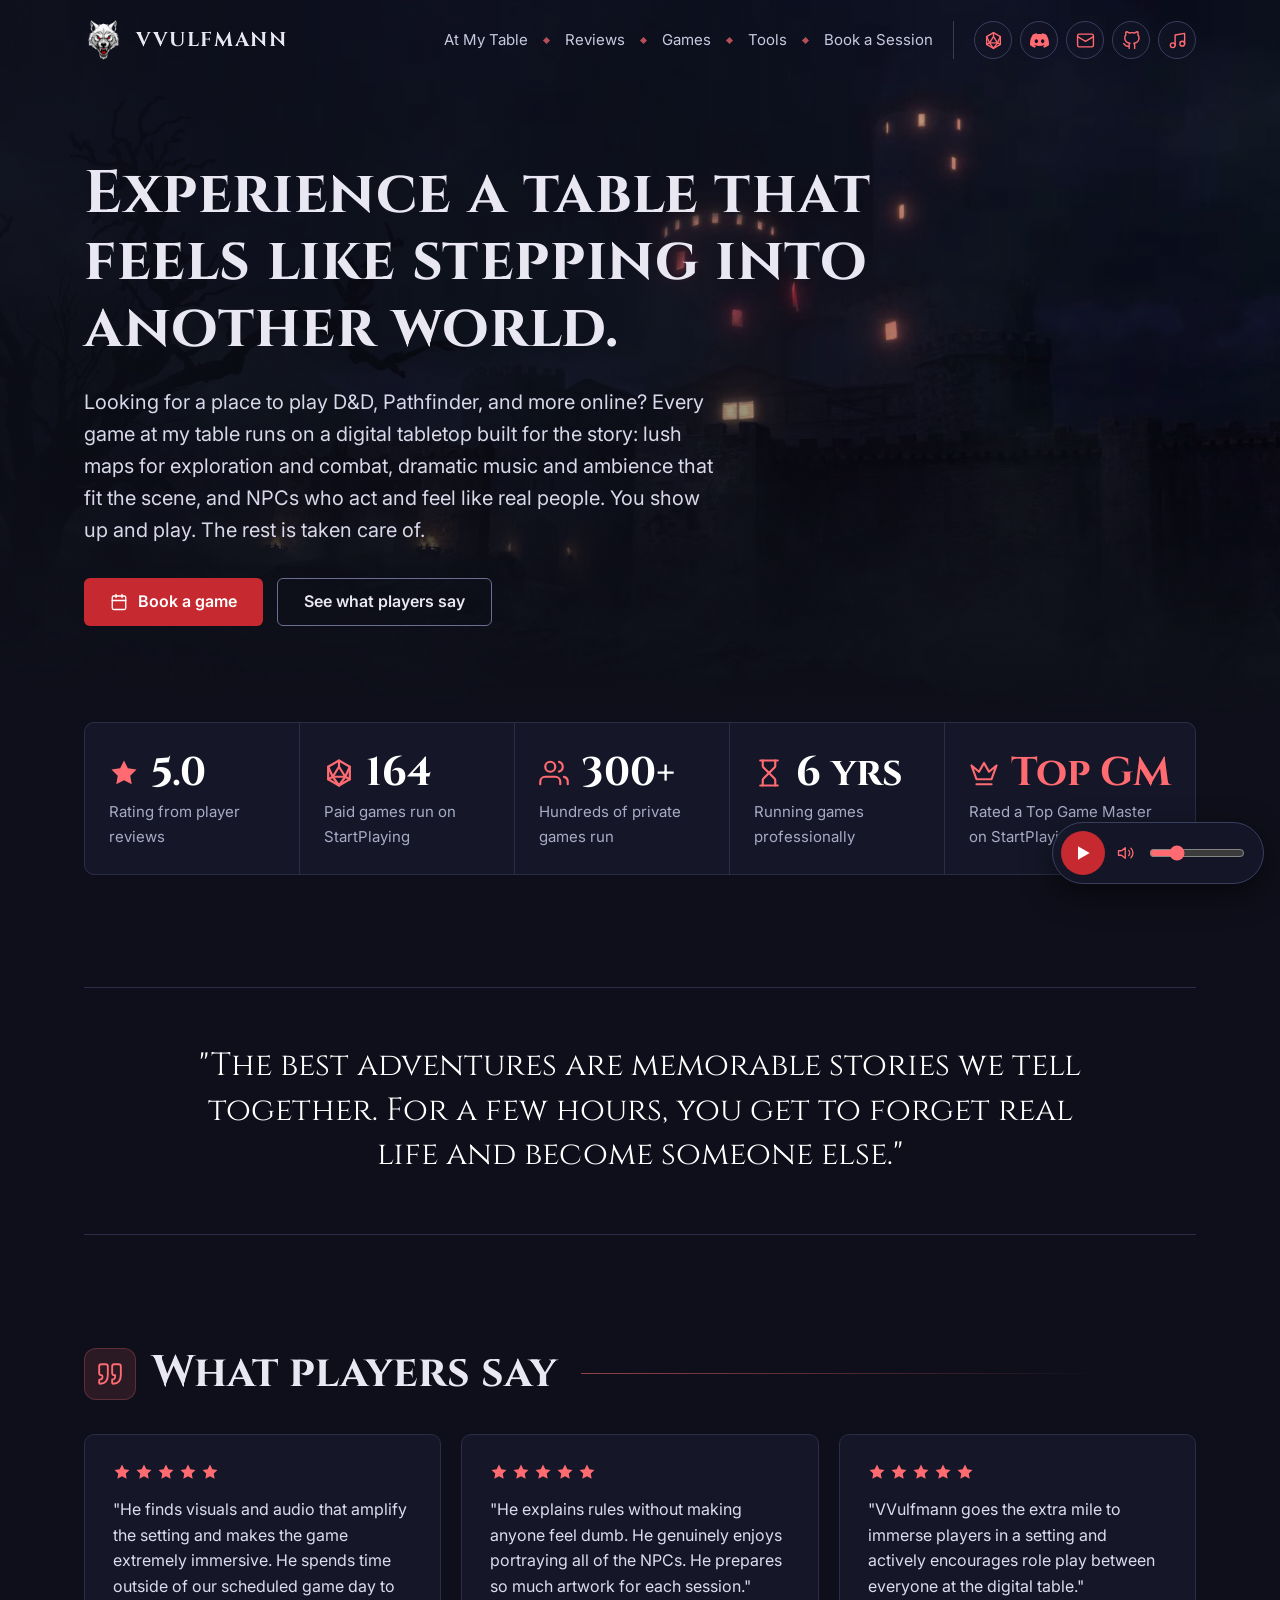
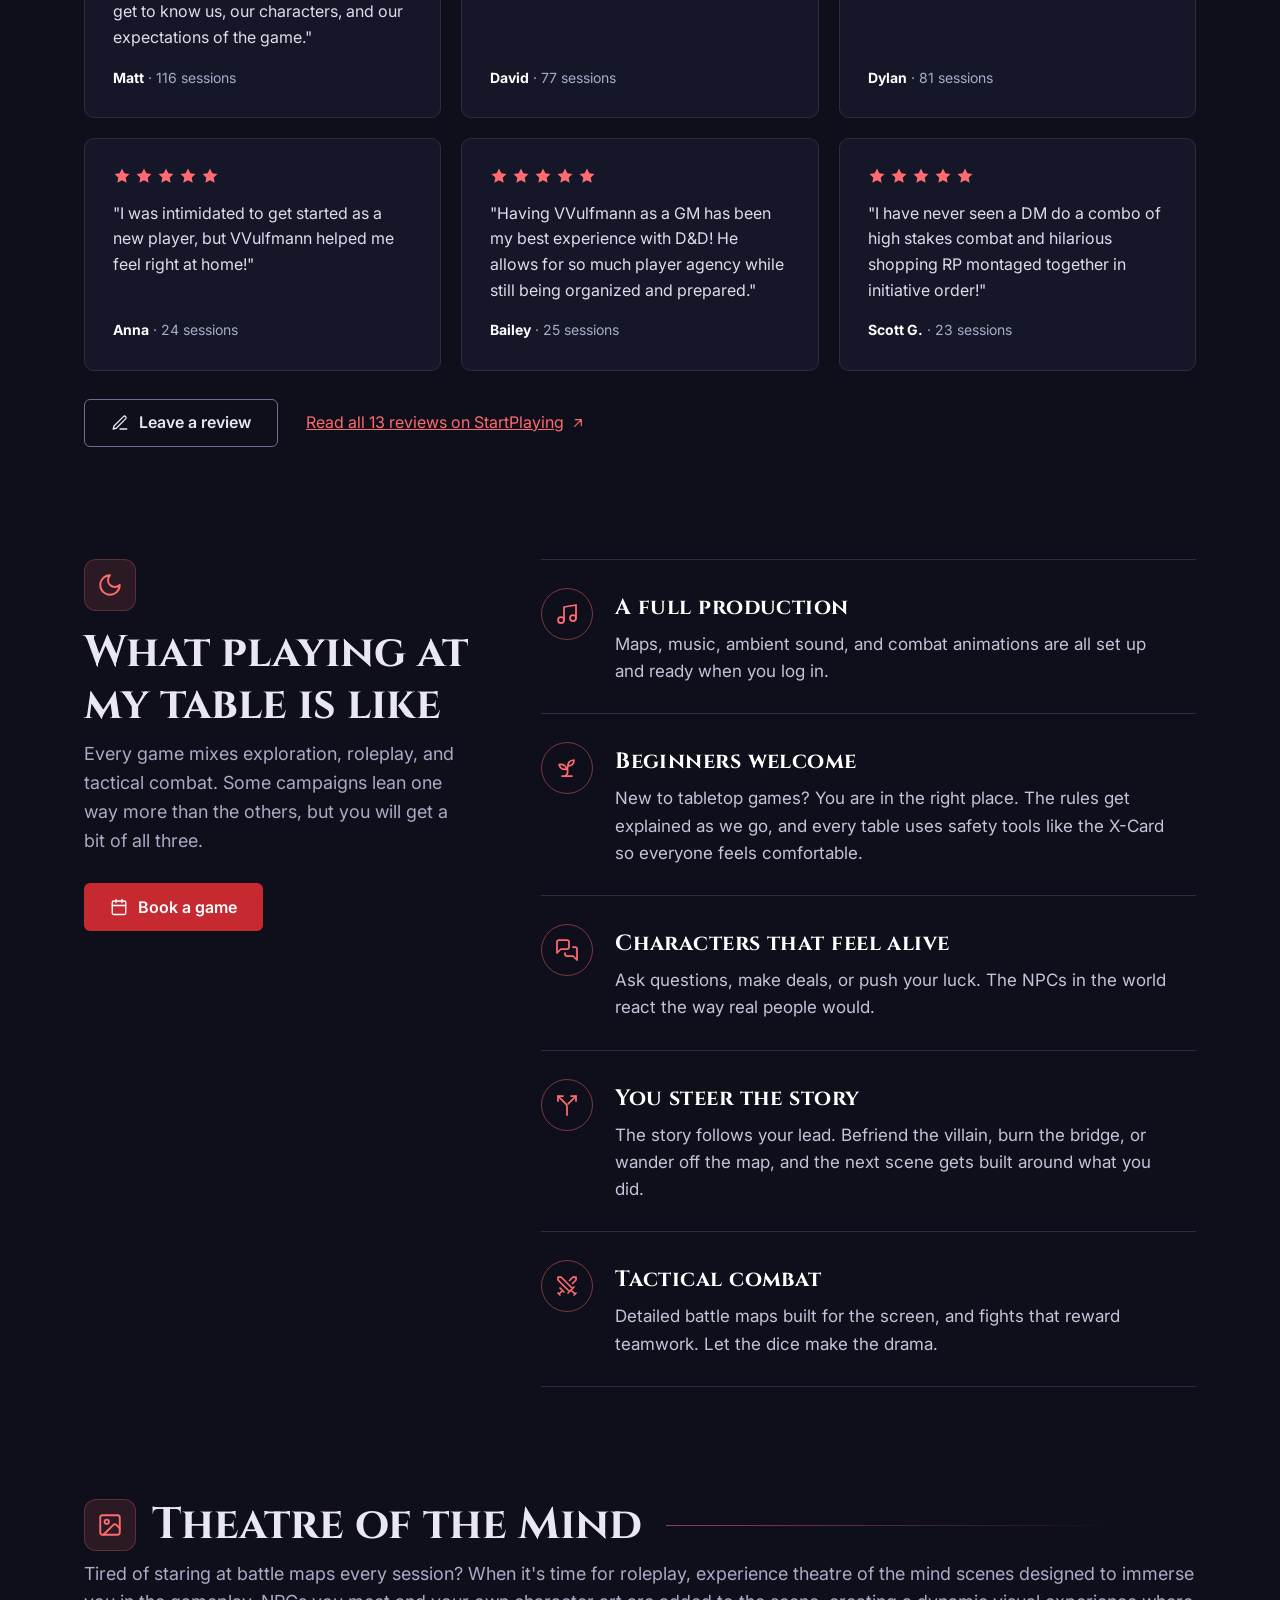
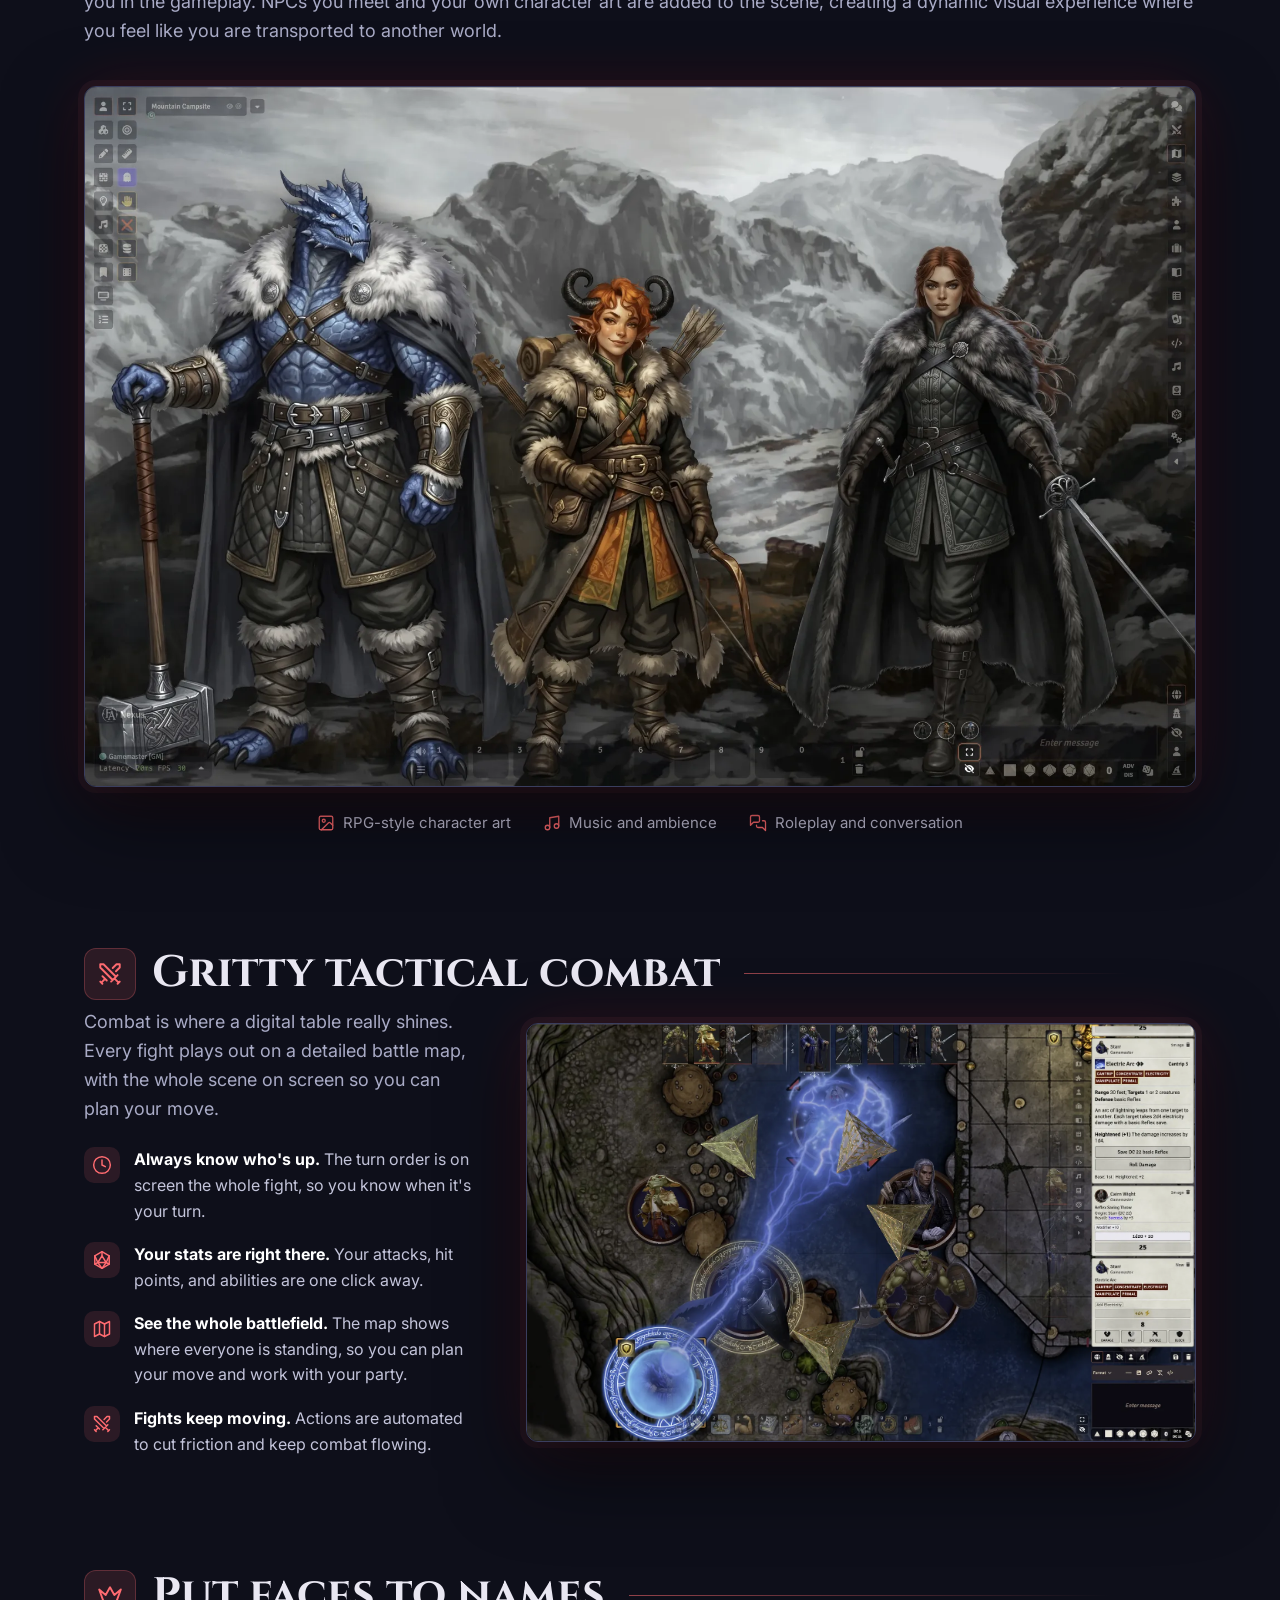
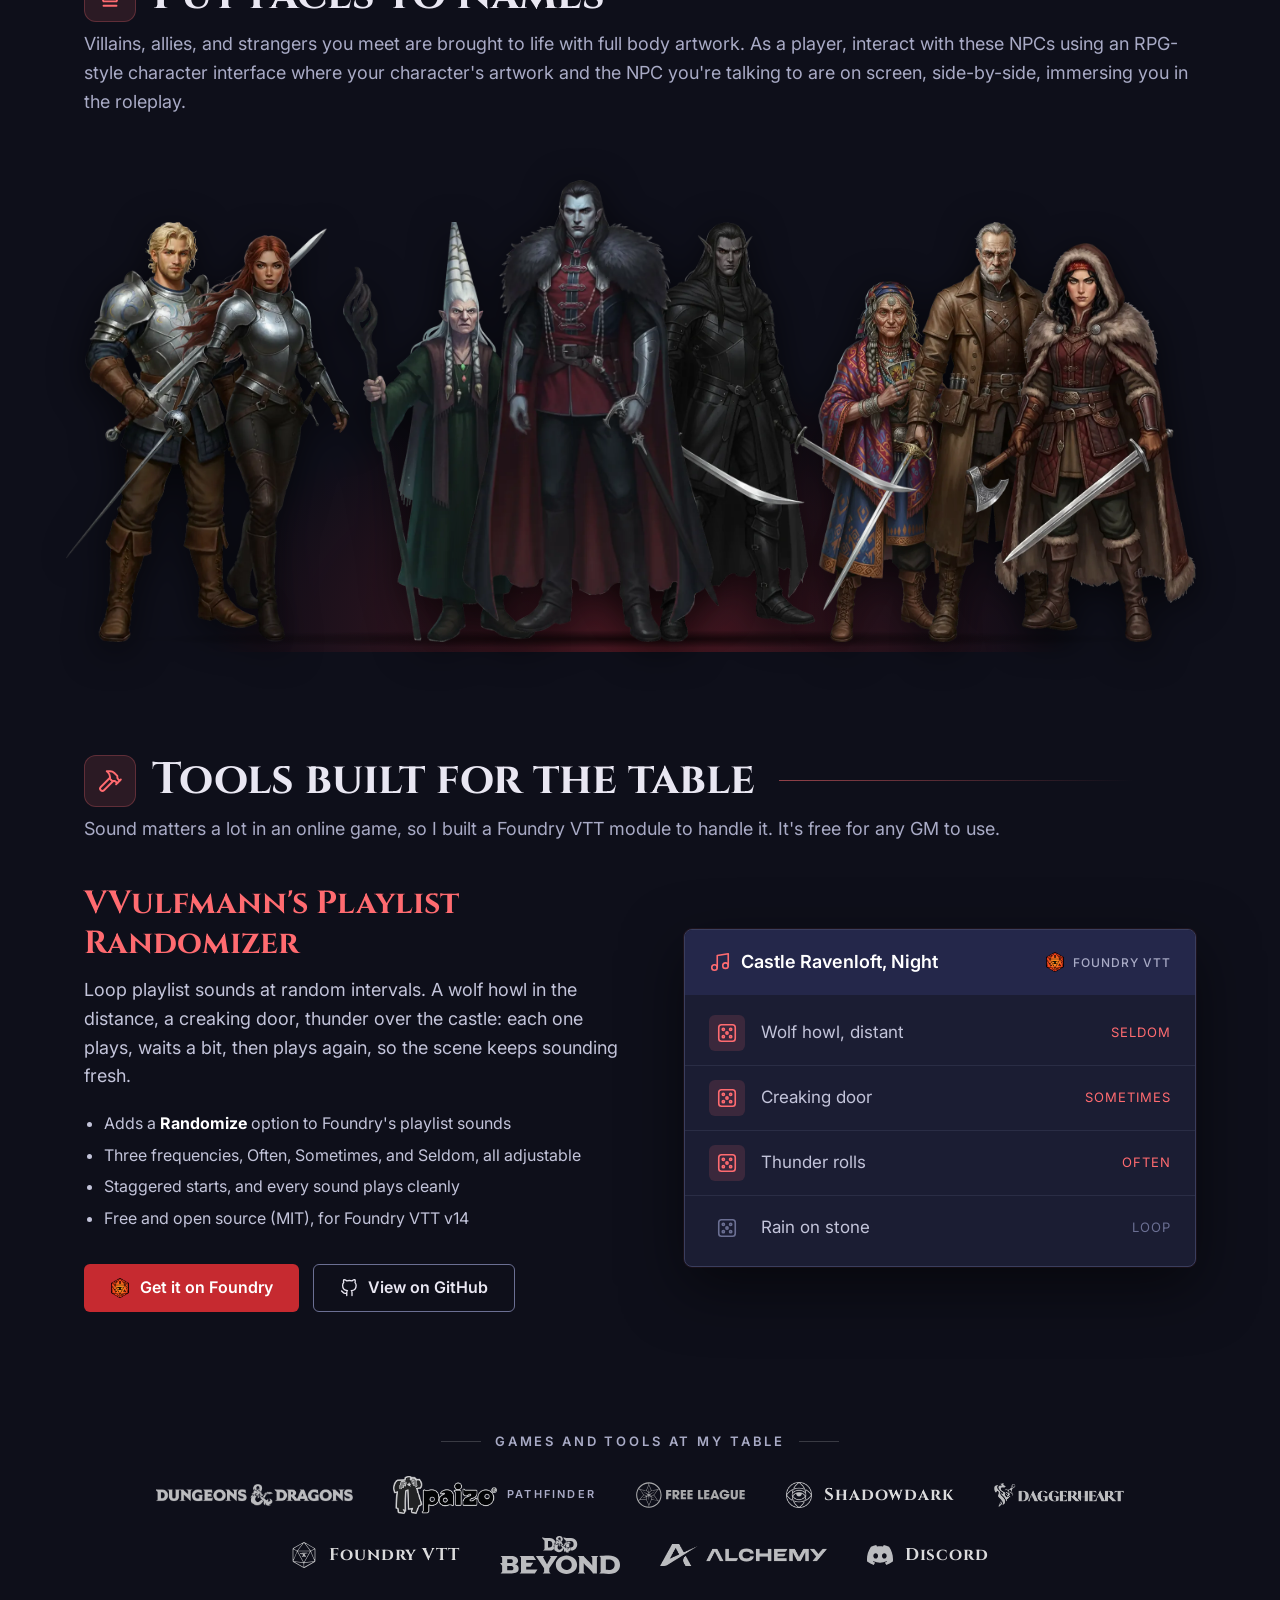
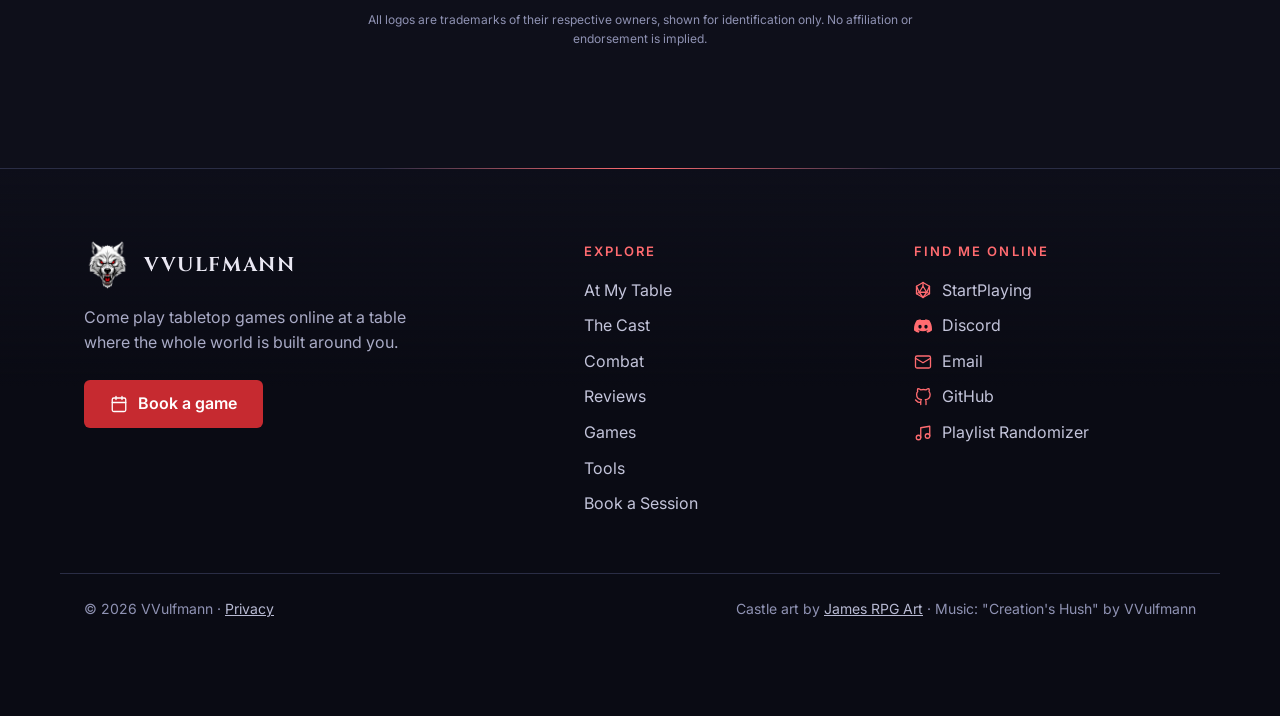
==== commit 11787f3d: "Swap Theatre of the Mind image for mountain campsite scene Co-Authored-By: Claude Opus 5.5 (1M conte" ====
--- a/index.html
+++ b/index.html
@@ -178,7 +178,7 @@
       <p class="section-intro">Tired of staring at battle maps every session? When it's time for roleplay, experience theatre of the mind scenes designed to immerse you in the gameplay. NPCs you meet and your own character art are added to the scene, creating a dynamic visual experience where you feel like you are transported to another world.</p>
       <figure class="stage">
         <div class="stage-frame">
-          <img src="images/theatre-tavern.webp" alt="A candlelit tavern scene in Foundry VTT: villagers whisper around a table while a fire roars in the hearth" width="2000" height="1256" loading="lazy">
+          <img src="images/theatre-campsite.webp" alt="A mountain campsite scene in Foundry VTT: three adventurers in fur-lined winter gear, a blue dragonborn, a tiefling archer, and a swordswoman, stand against snowy peaks" width="2000" height="1260" loading="lazy">
         </div>
         <ul class="stage-notes">
           <li><svg class="icon" aria-hidden="true"><use href="#i-image"></use></svg>RPG-style character art</li>
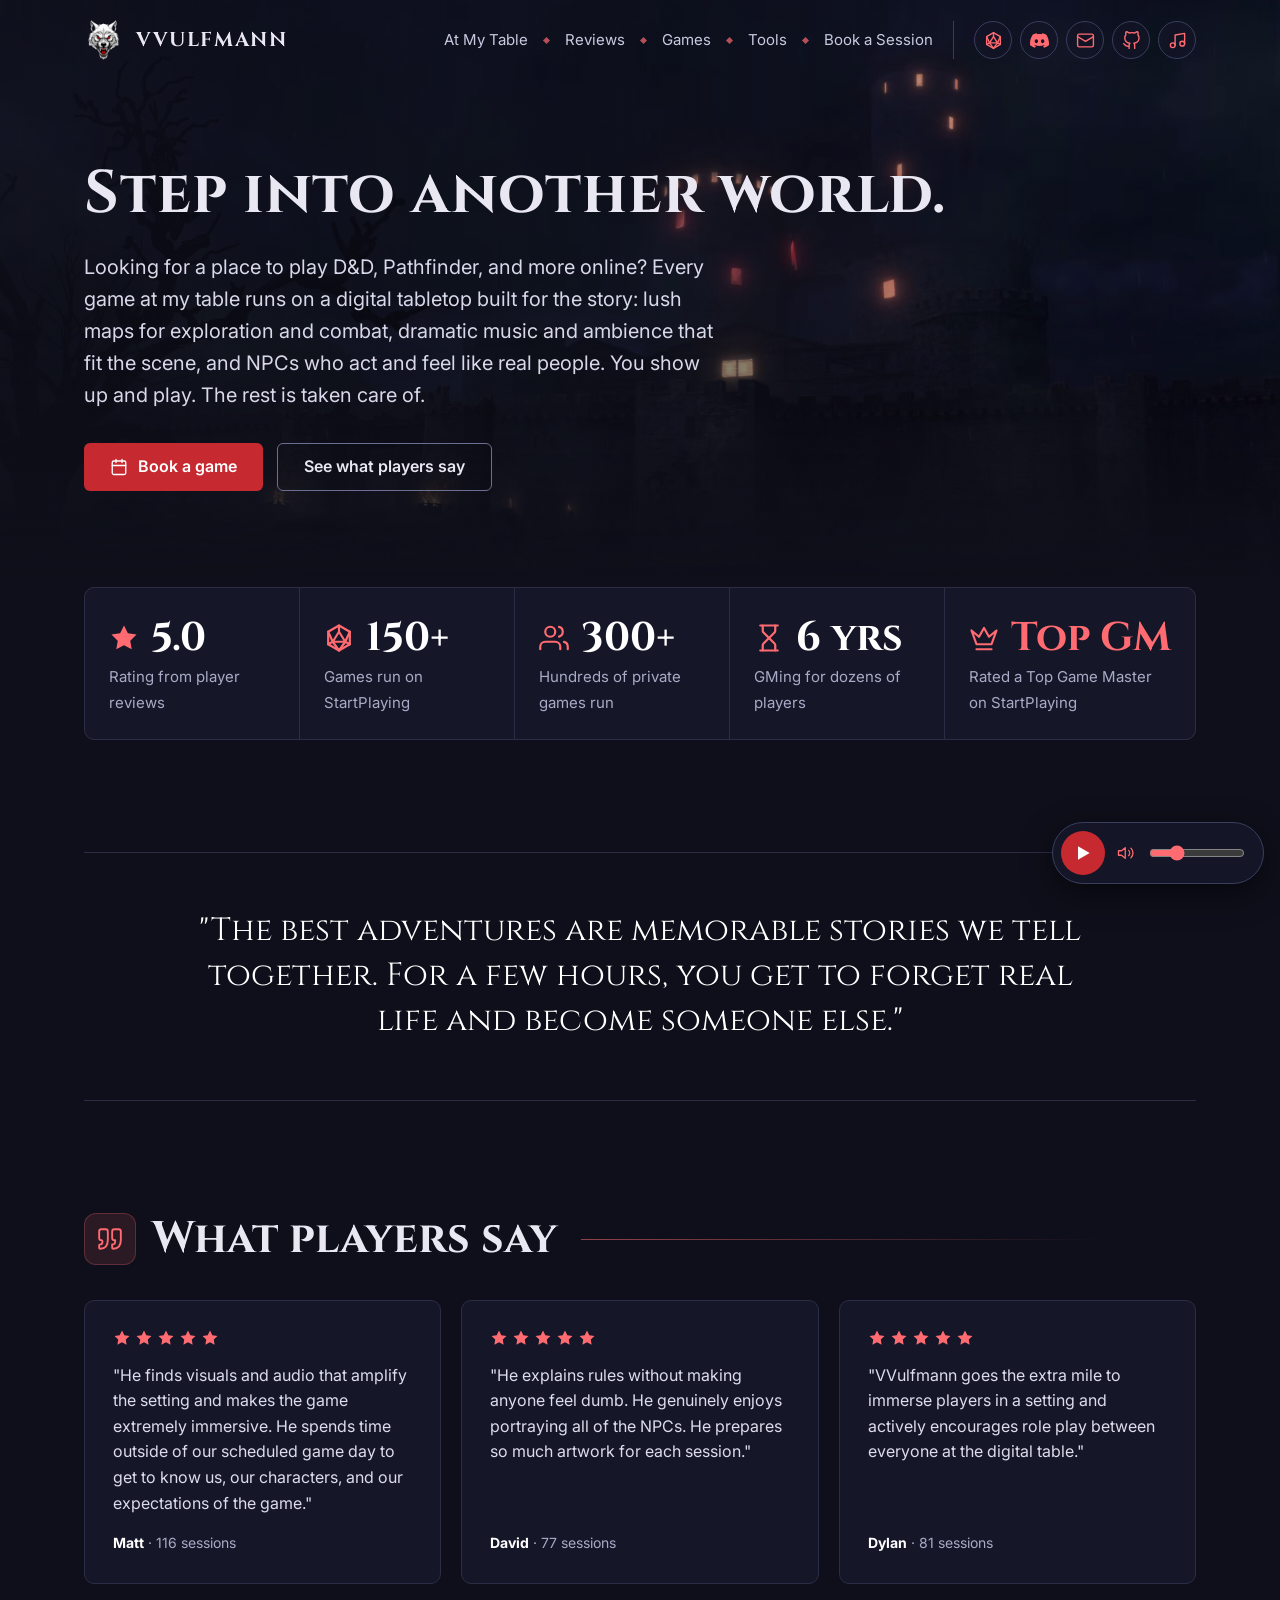
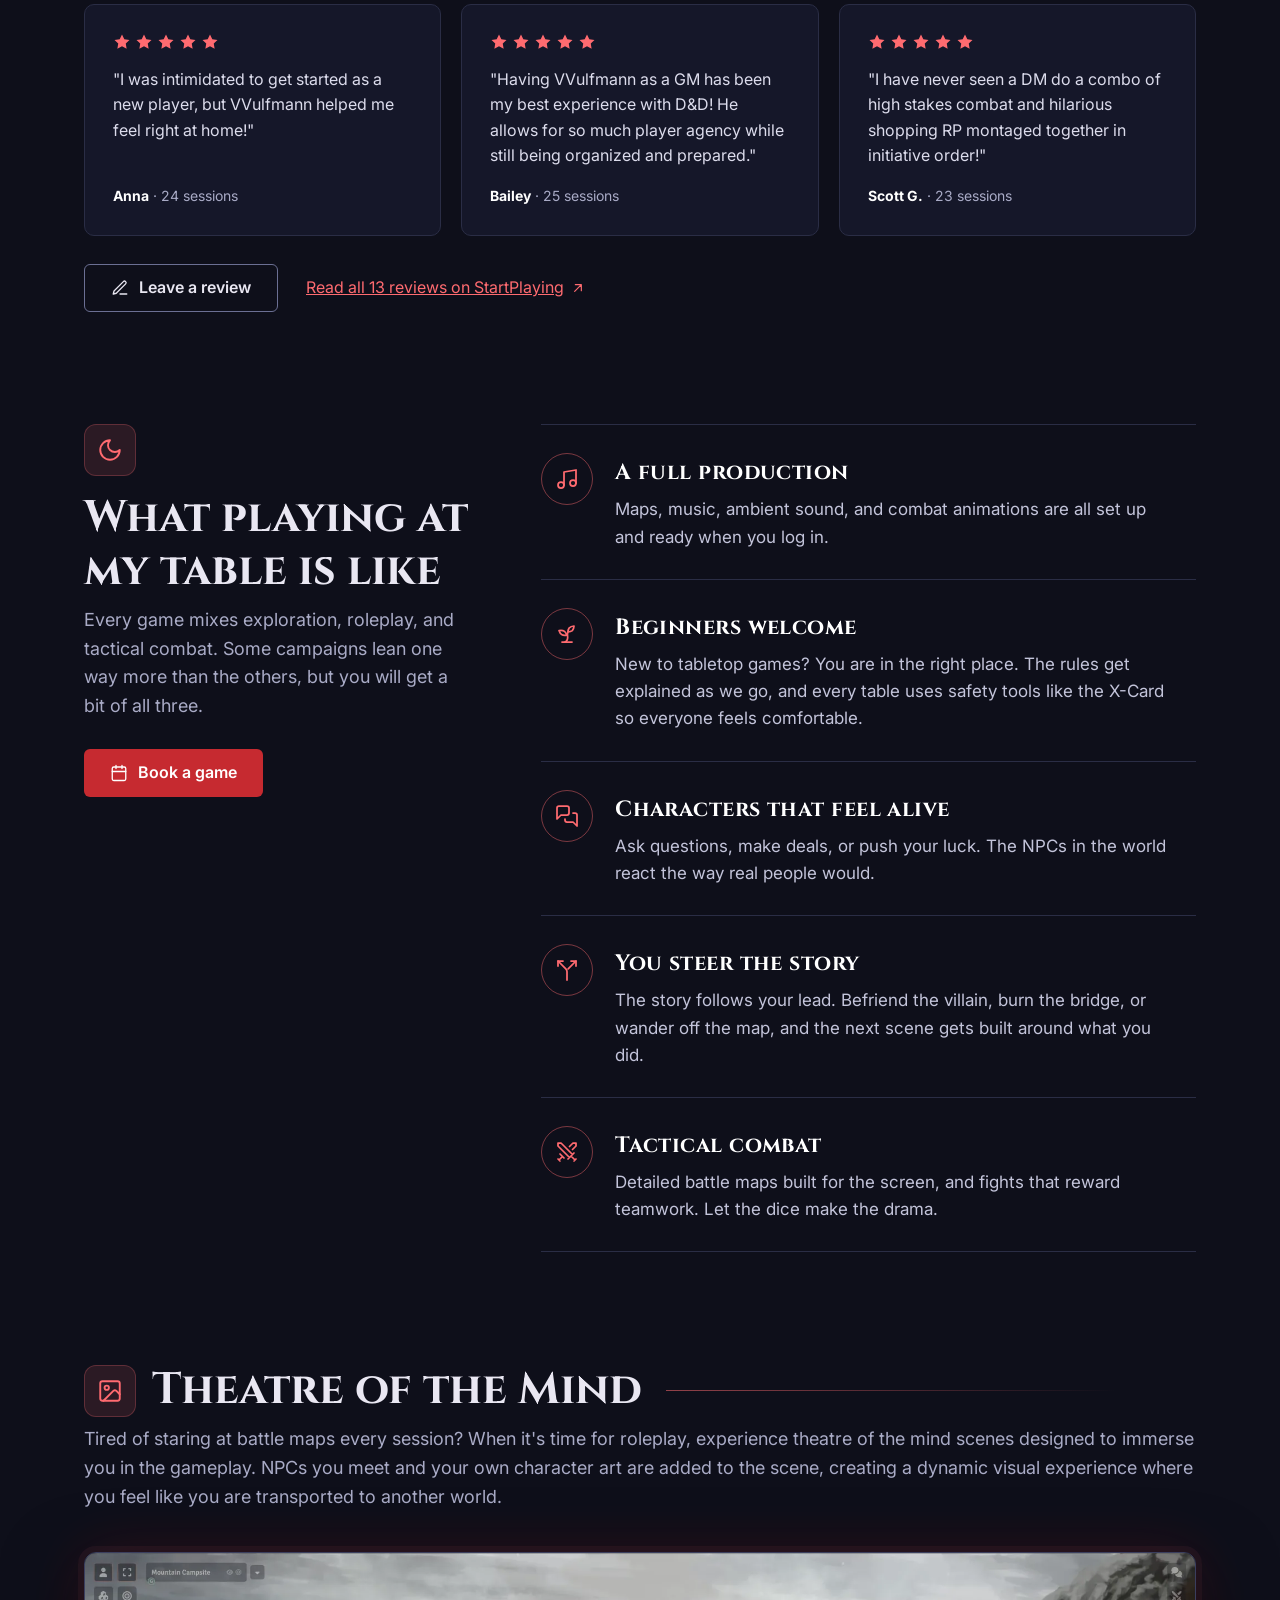
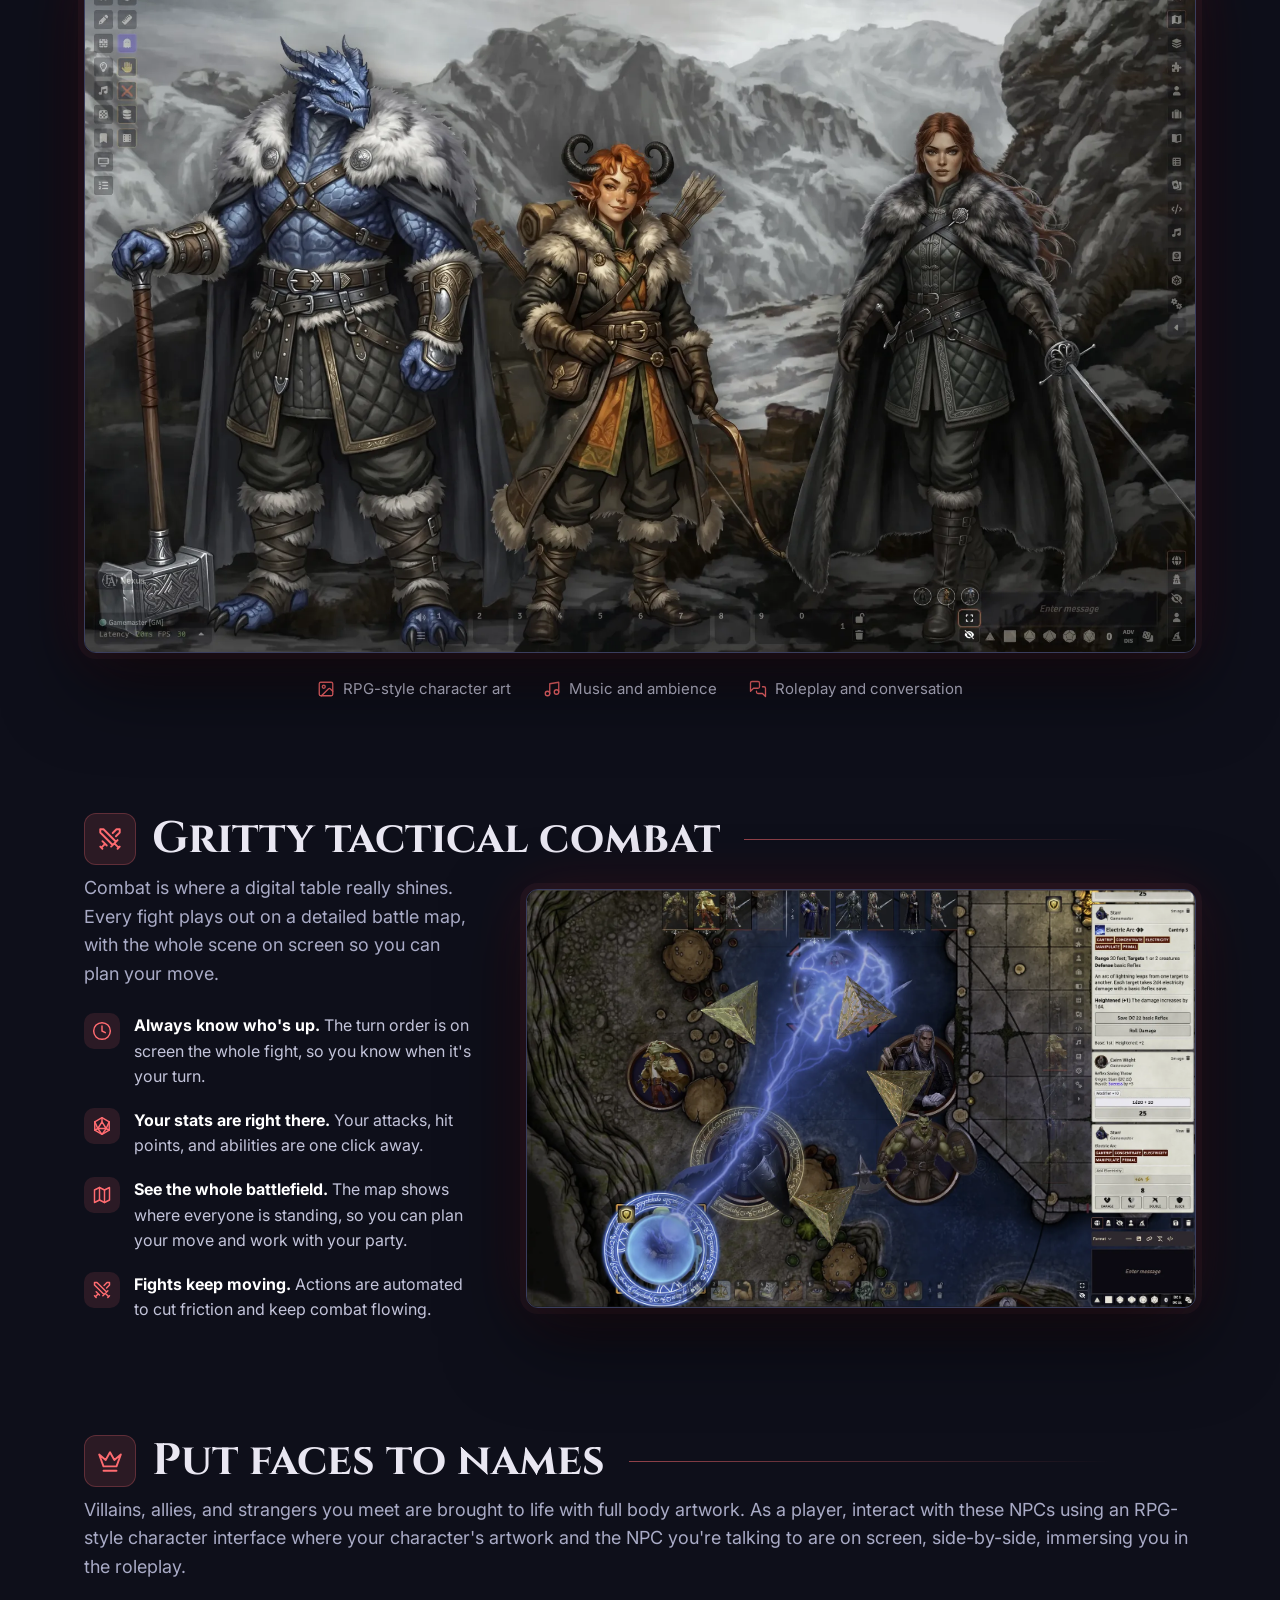
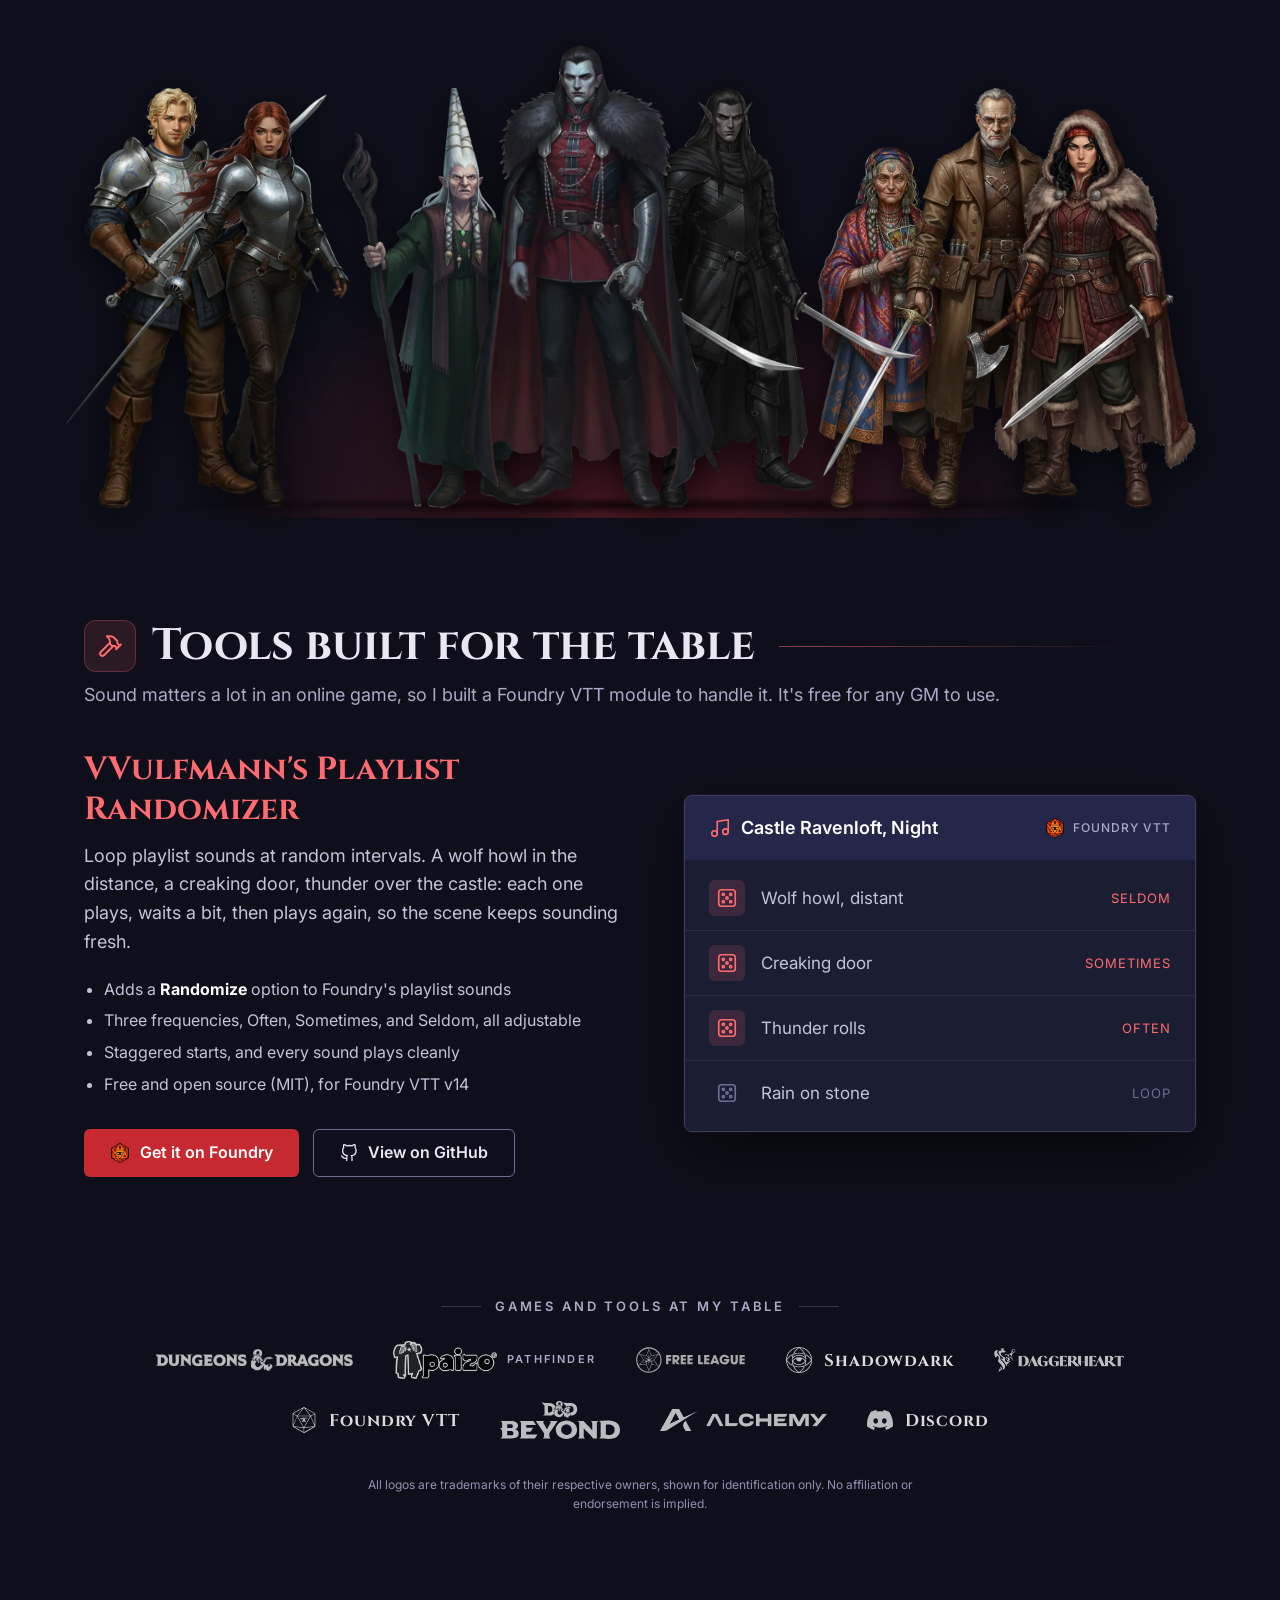
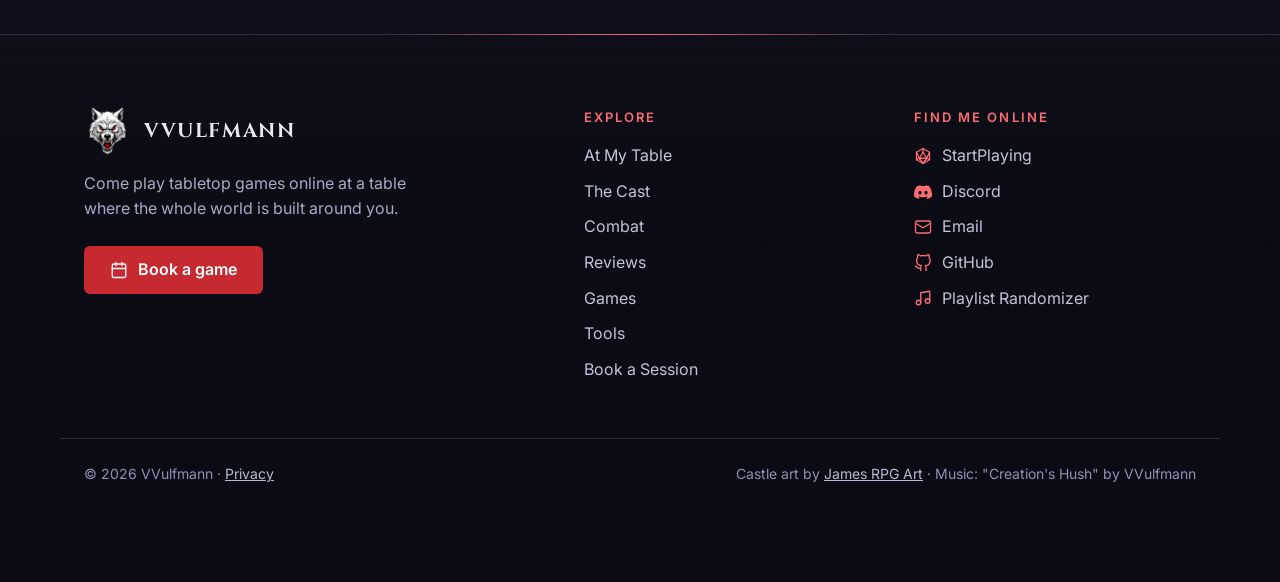
==== commit f1a88d23: "Shorten hero headline and update game-count and experience stats Co-Authored-By: Claude Opus 5.5 (1M" ====
--- a/index.html
+++ b/index.html
@@ -88,7 +88,7 @@
       </video>
       <div class="wrap">
         <div class="hero-text">
-          <h1>Experience a table that feels like stepping into another world.</h1>
+          <h1>Step into another world.</h1>
           <p class="lede">Looking for a place to play D&amp;D, Pathfinder, and more online? Every game at my table runs on a digital tabletop built for the story: lush maps for exploration and combat, dramatic music and ambience that fit the scene, and NPCs who act and feel like real people. You show up and play. The rest is taken care of.</p>
           <div class="actions">
             <a class="btn btn-primary" href="https://startplaying.games/gm/vvulfmann"><svg class="icon" aria-hidden="true"><use href="#i-calendar"></use></svg>Book a game</a>
@@ -101,9 +101,9 @@
     <section class="wrap" aria-label="At a glance">
       <ul class="stats">
         <li><span class="stat-value"><svg class="icon icon-fill" aria-hidden="true"><use href="#i-star"></use></svg>5.0</span><span class="stat-label">Rating from player reviews</span></li>
-        <li><span class="stat-value"><svg class="icon" aria-hidden="true"><use href="#i-d20"></use></svg>164</span><span class="stat-label">Paid games run on StartPlaying</span></li>
+        <li><span class="stat-value"><svg class="icon" aria-hidden="true"><use href="#i-d20"></use></svg>150+</span><span class="stat-label">Games run on StartPlaying</span></li>
         <li><span class="stat-value"><svg class="icon" aria-hidden="true"><use href="#i-users"></use></svg>300+</span><span class="stat-label">Hundreds of private games run</span></li>
-        <li><span class="stat-value"><svg class="icon" aria-hidden="true"><use href="#i-hourglass"></use></svg>6 yrs</span><span class="stat-label">Running games professionally</span></li>
+        <li><span class="stat-value"><svg class="icon" aria-hidden="true"><use href="#i-hourglass"></use></svg>6 yrs</span><span class="stat-label">GMing for dozens of players</span></li>
         <li><span class="stat-value accent"><svg class="icon" aria-hidden="true"><use href="#i-crown"></use></svg>Top GM</span><span class="stat-label">Rated a Top Game Master on StartPlaying</span></li>
       </ul>
     </section>
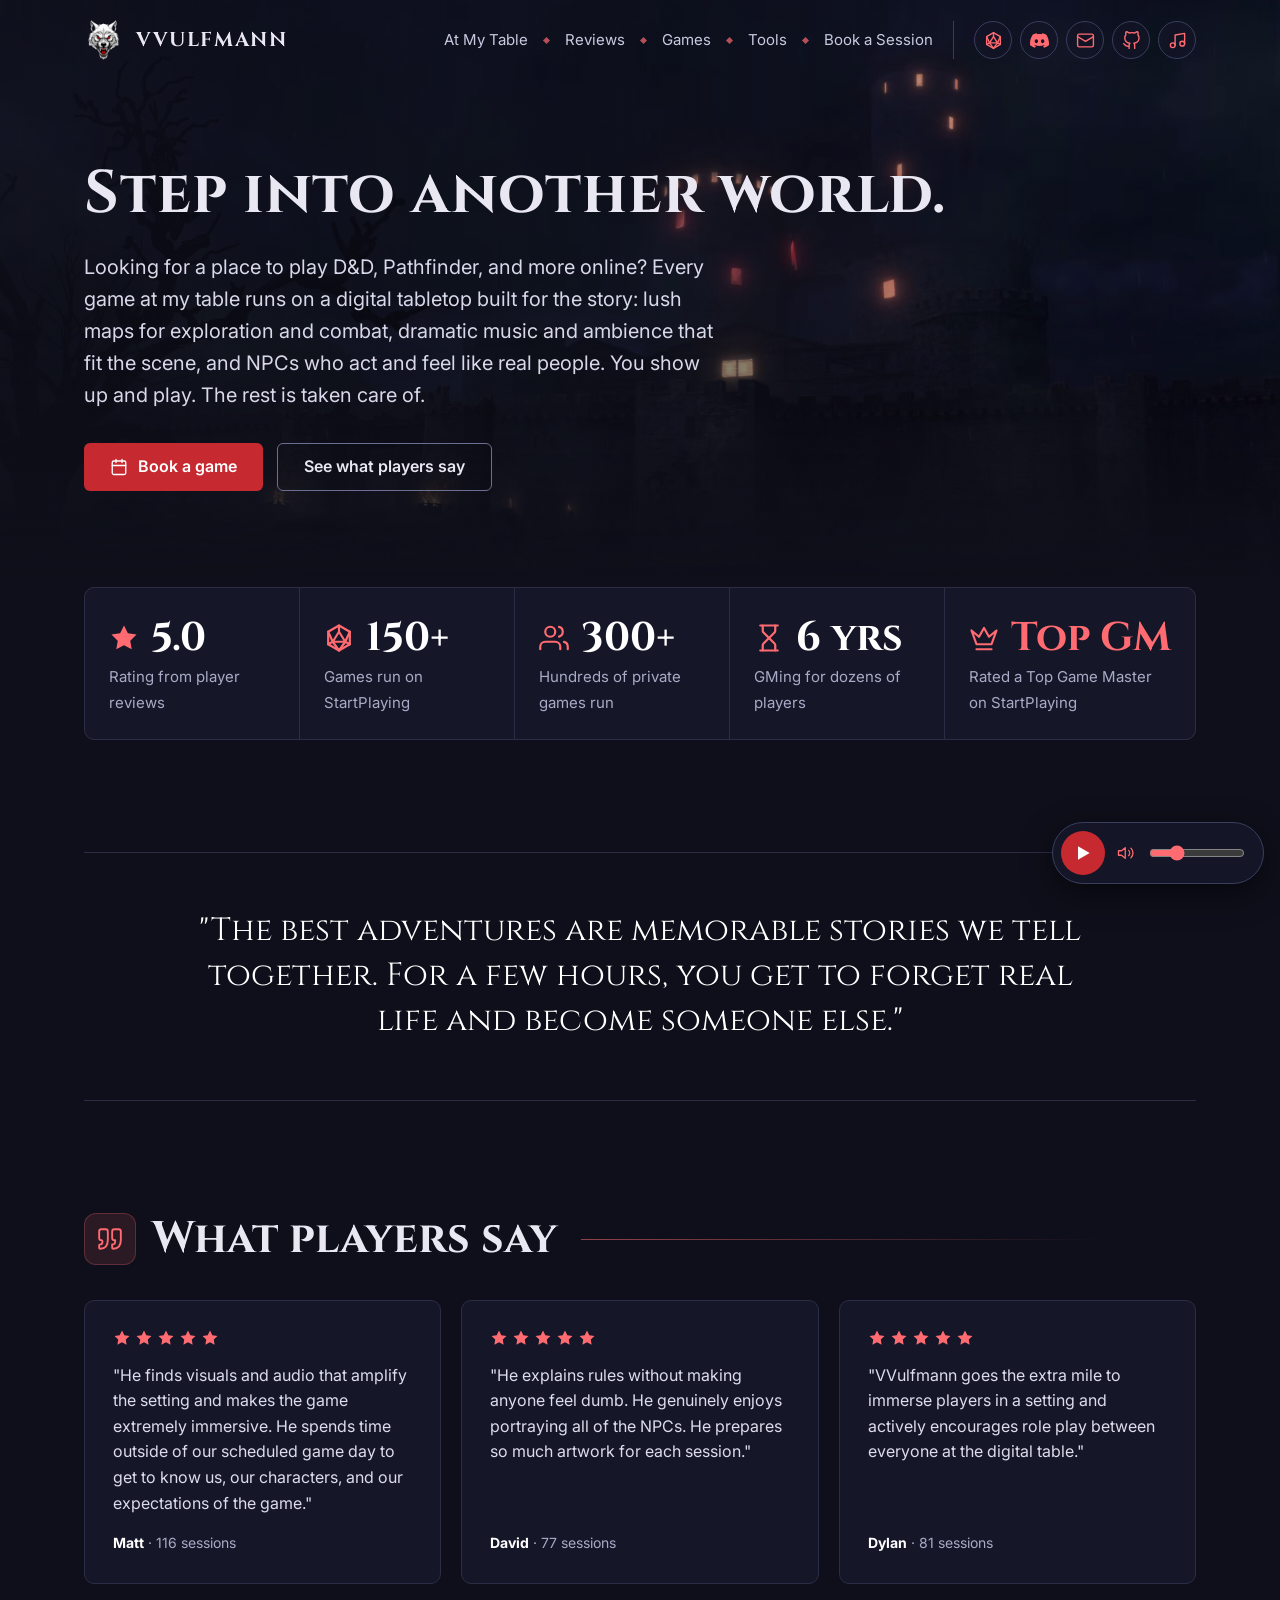
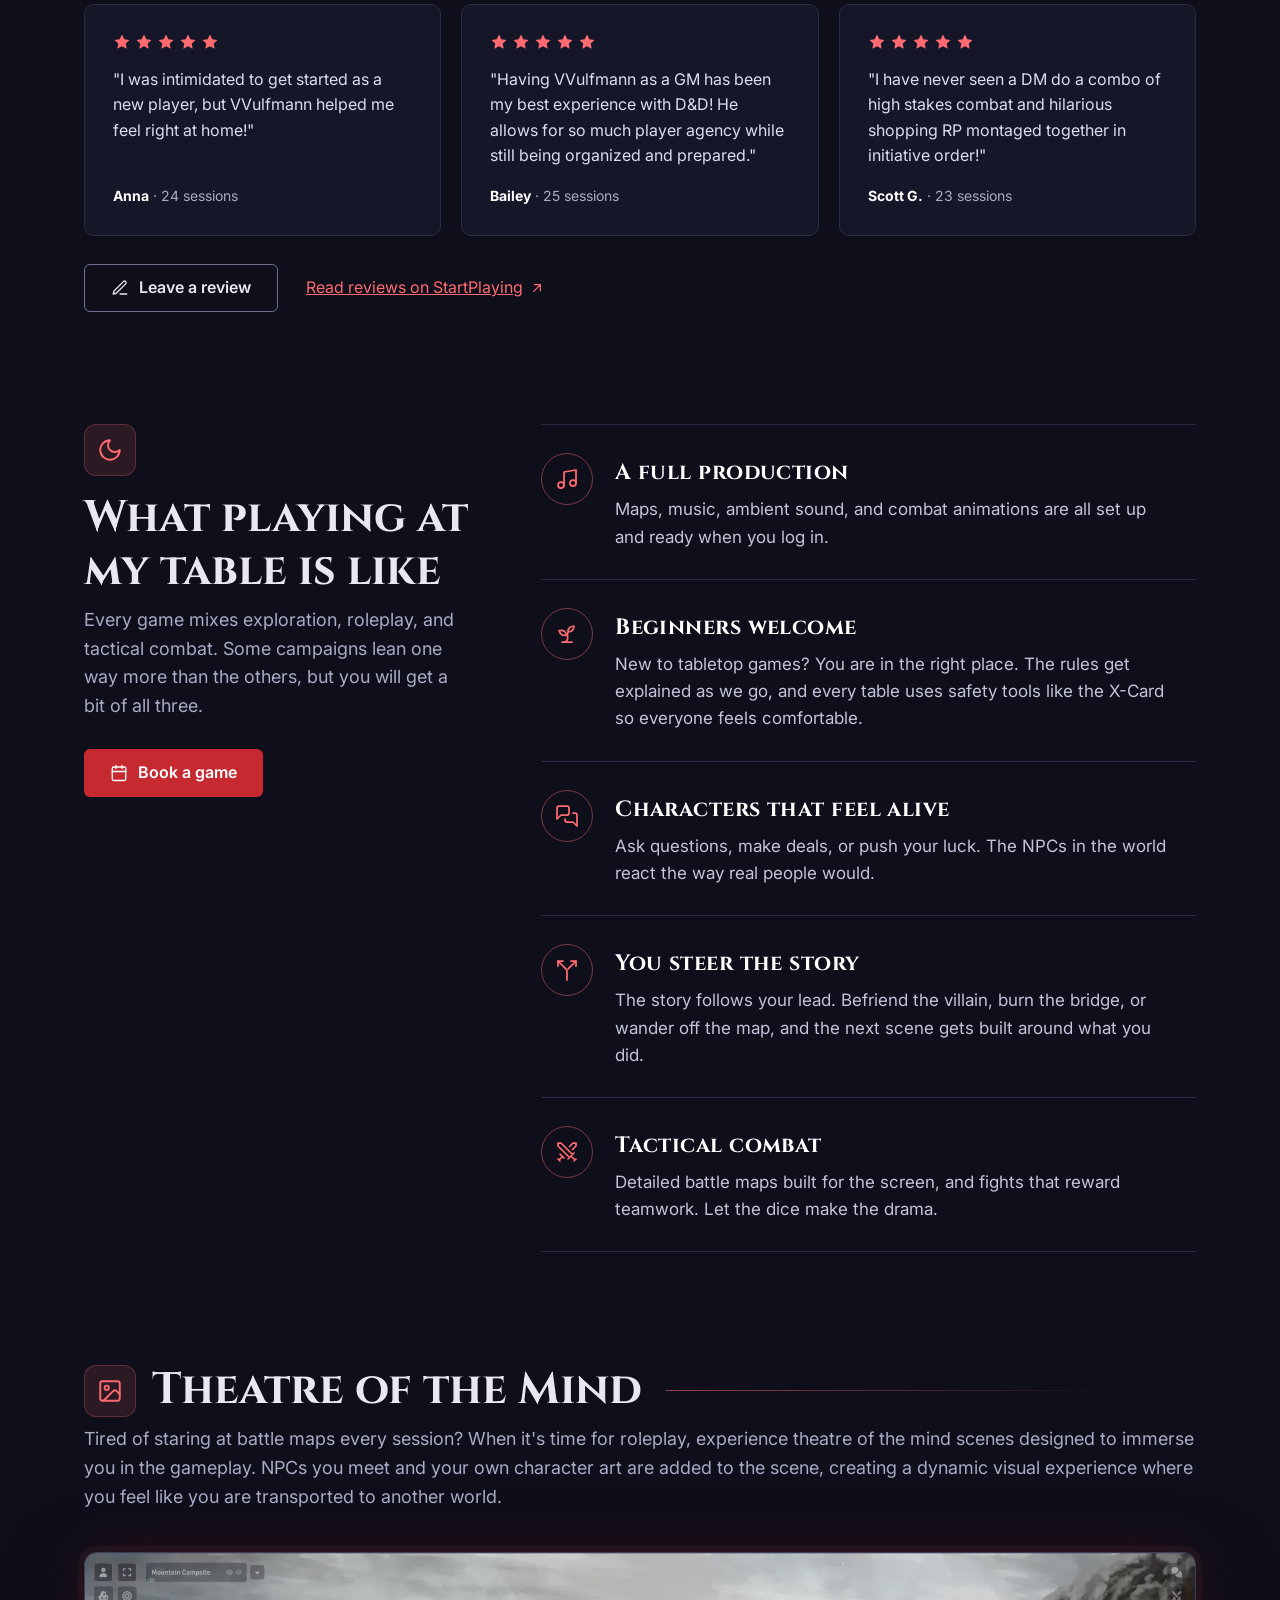
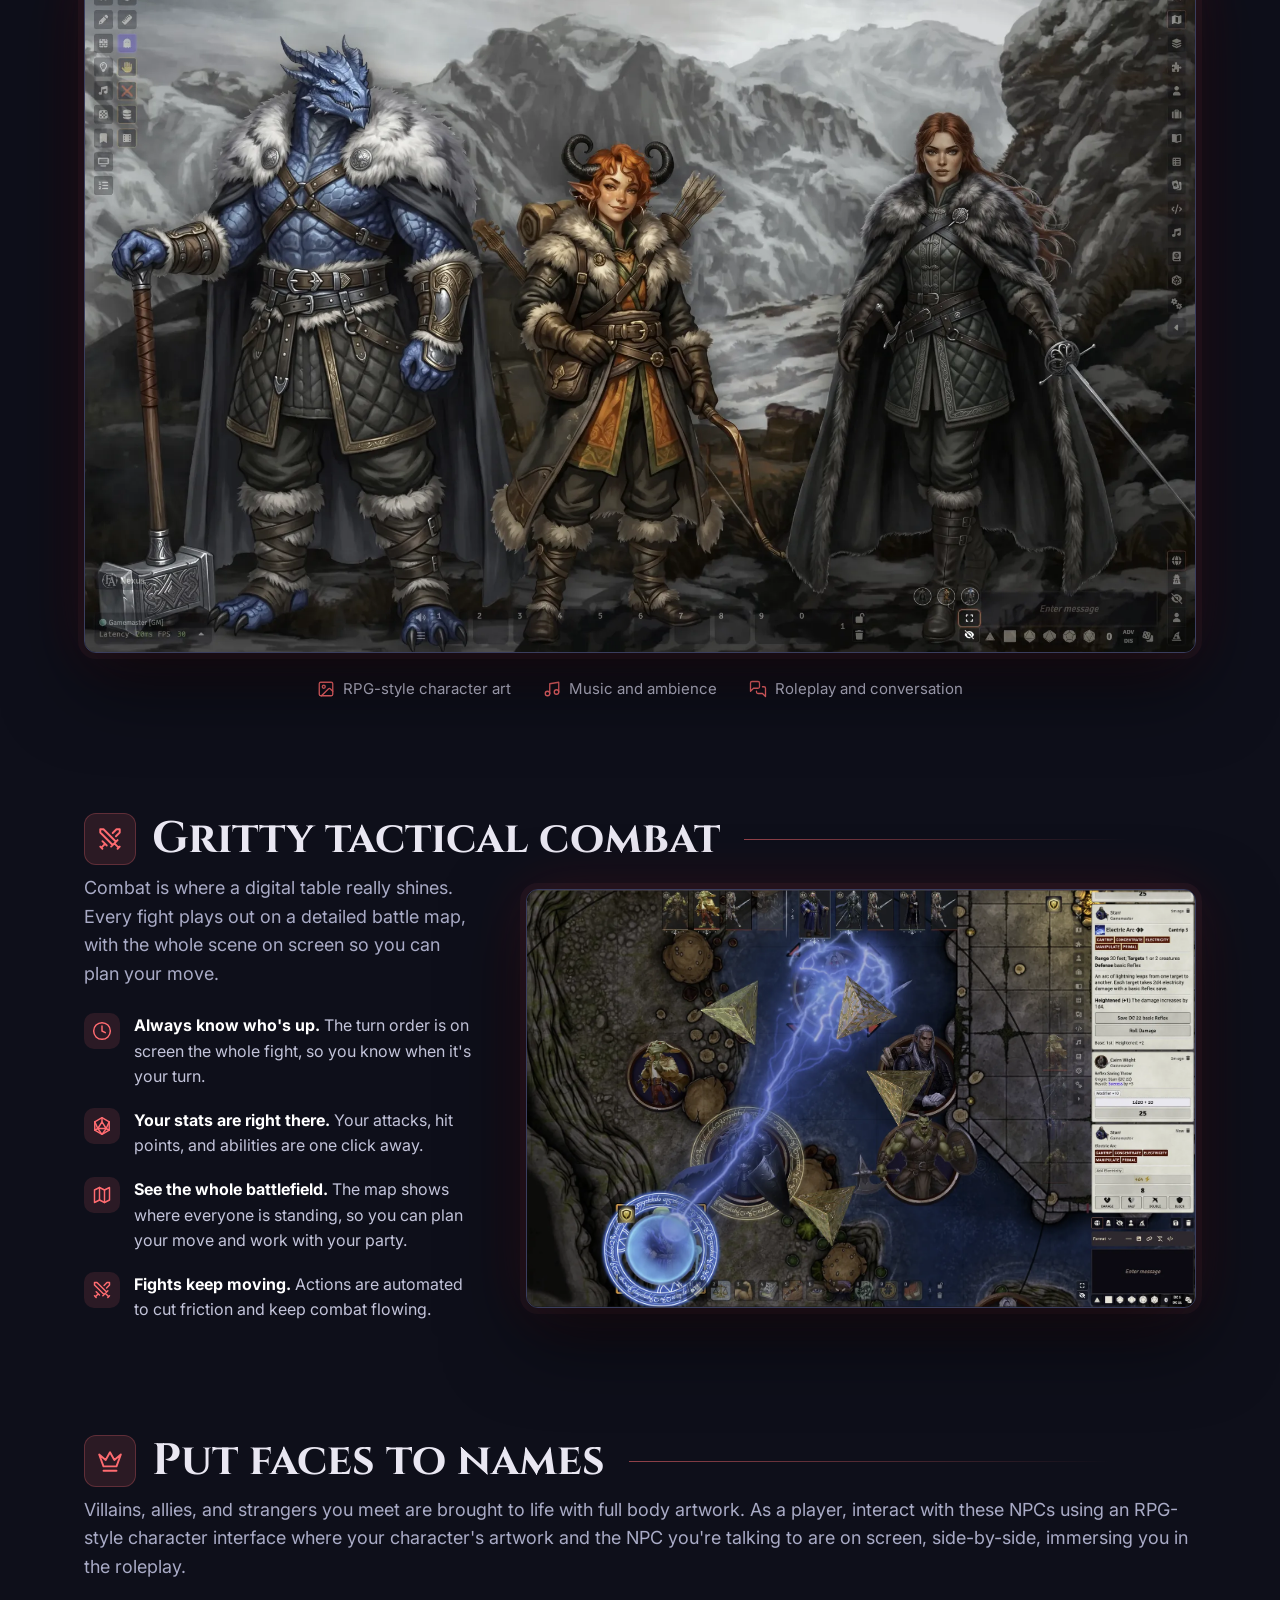
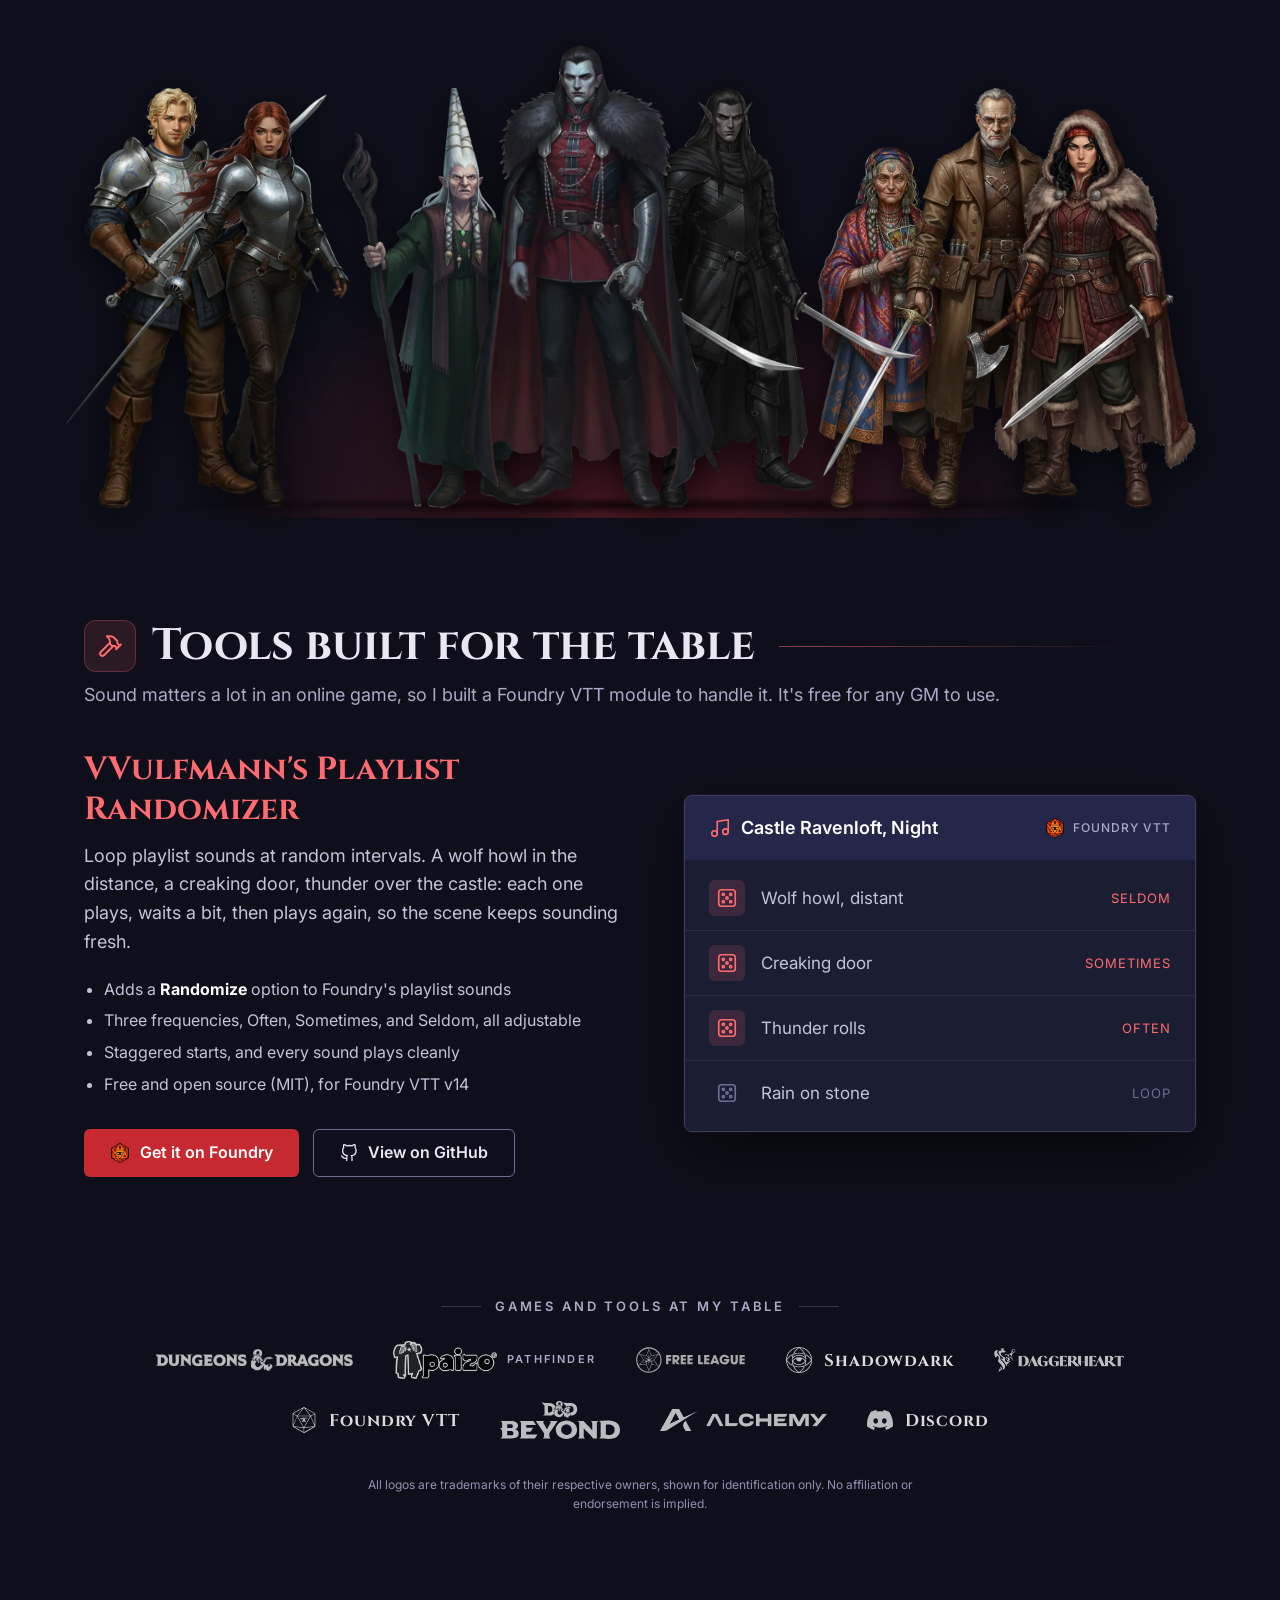
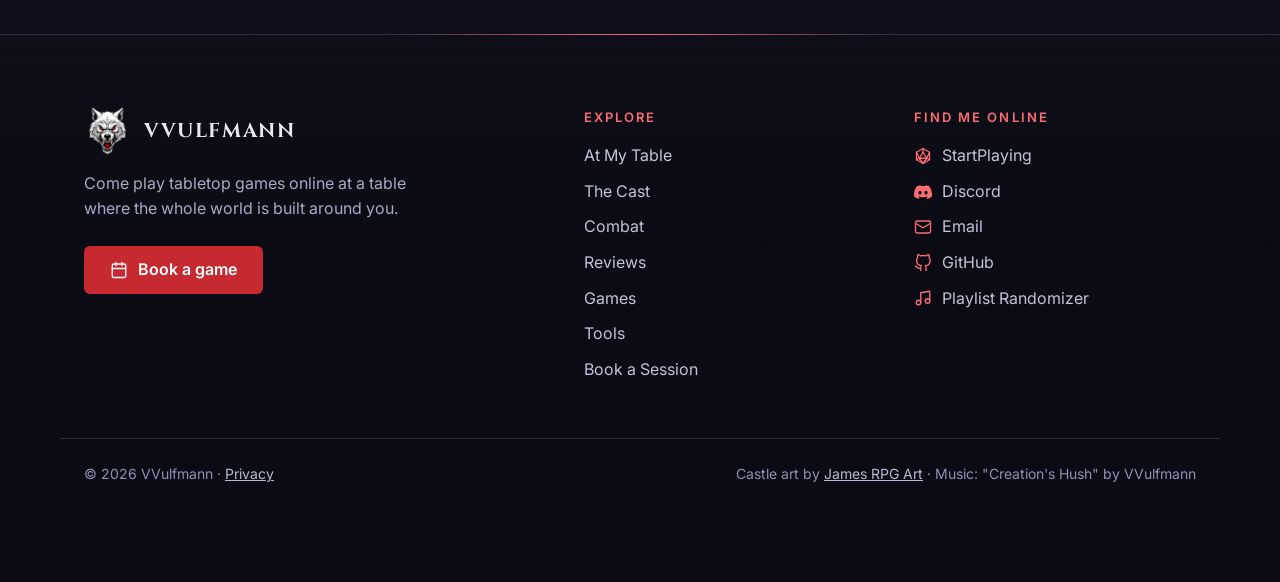
==== commit 3f911cc6: "Drop review count from StartPlaying reviews link Co-Authored-By: Claude Opus 5.5 (1M context) <norep" ====
--- a/index.html
+++ b/index.html
@@ -151,7 +151,7 @@
       </div>
       <div class="review-actions">
         <a class="btn btn-ghost" href="https://startplaying.games/gm/vvulfmann/review"><svg class="icon" aria-hidden="true"><use href="#i-pen"></use></svg>Leave a review</a>
-        <a class="text-link" href="https://startplaying.games/gm/vvulfmann">Read all 13 reviews on StartPlaying<svg class="icon" aria-hidden="true"><use href="#i-arrow"></use></svg></a>
+        <a class="text-link" href="https://startplaying.games/gm/vvulfmann">Read reviews on StartPlaying<svg class="icon" aria-hidden="true"><use href="#i-arrow"></use></svg></a>
       </div>
     </section>
 
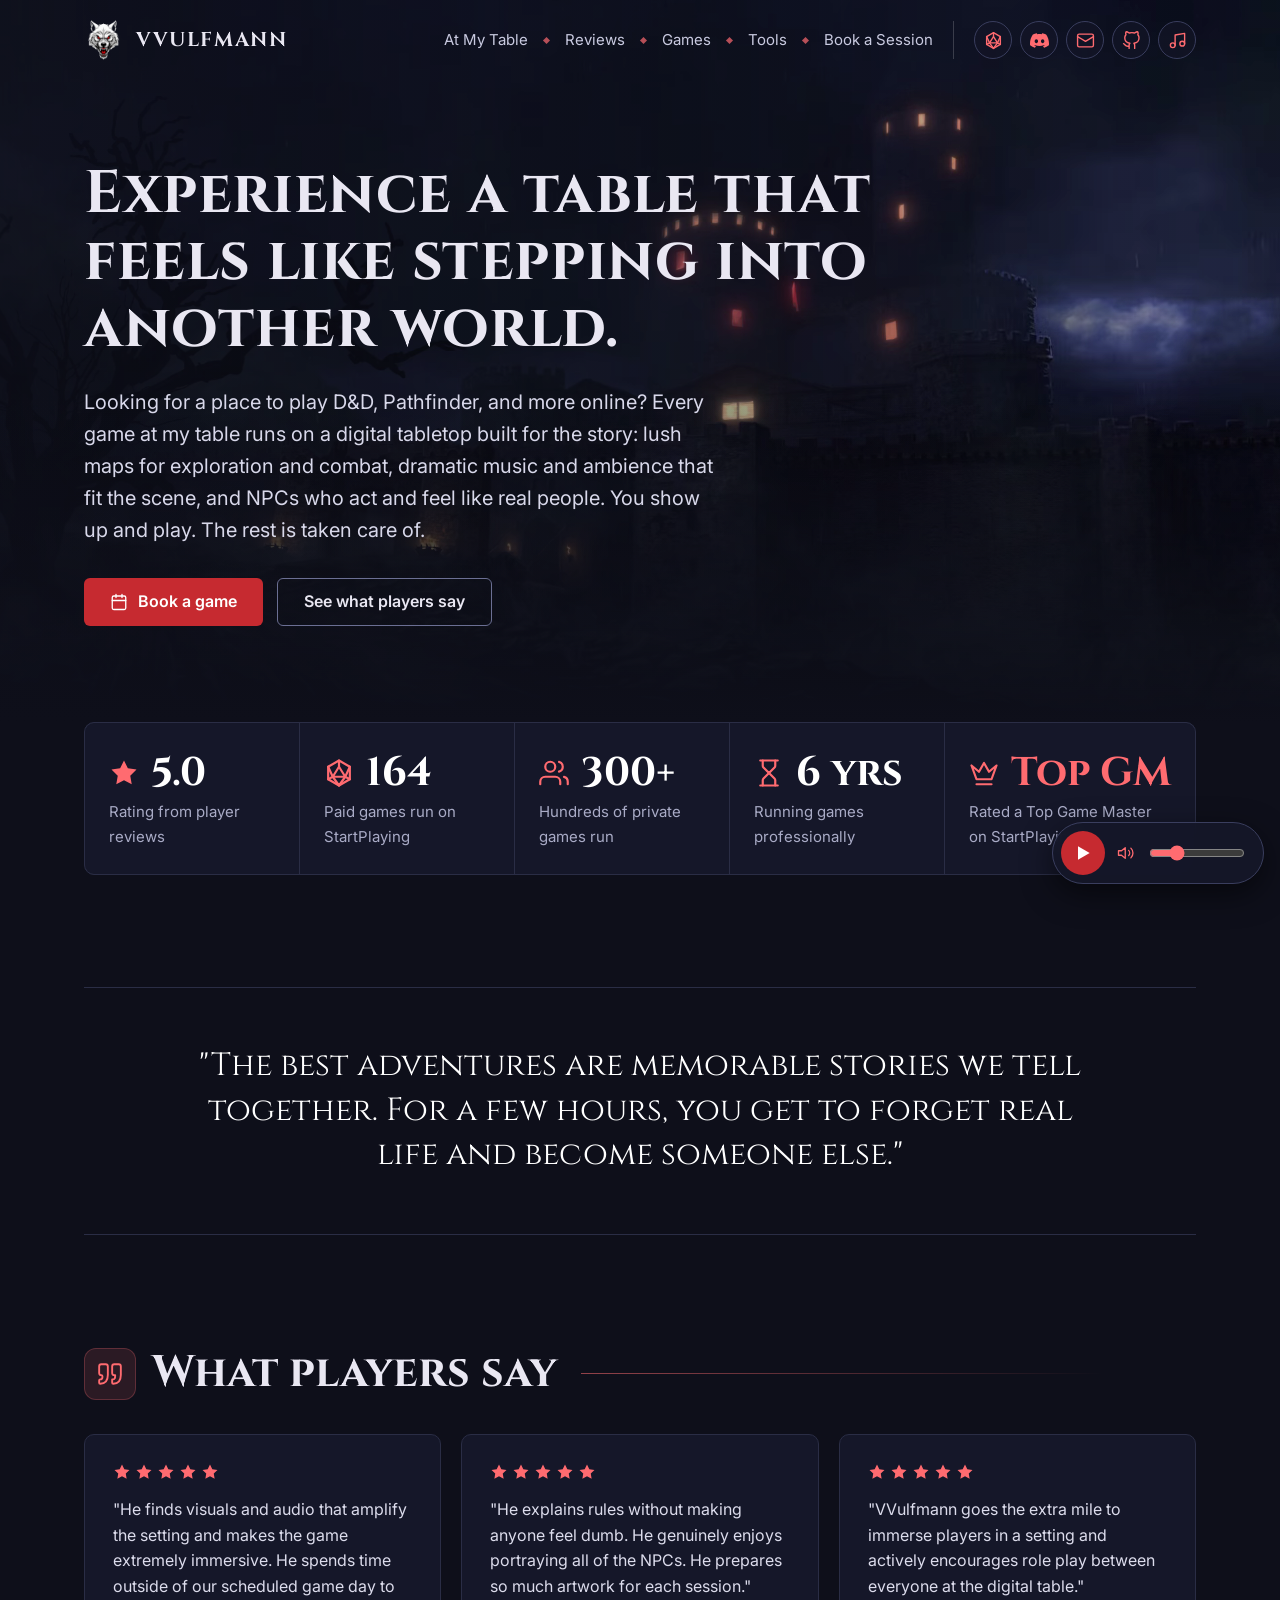
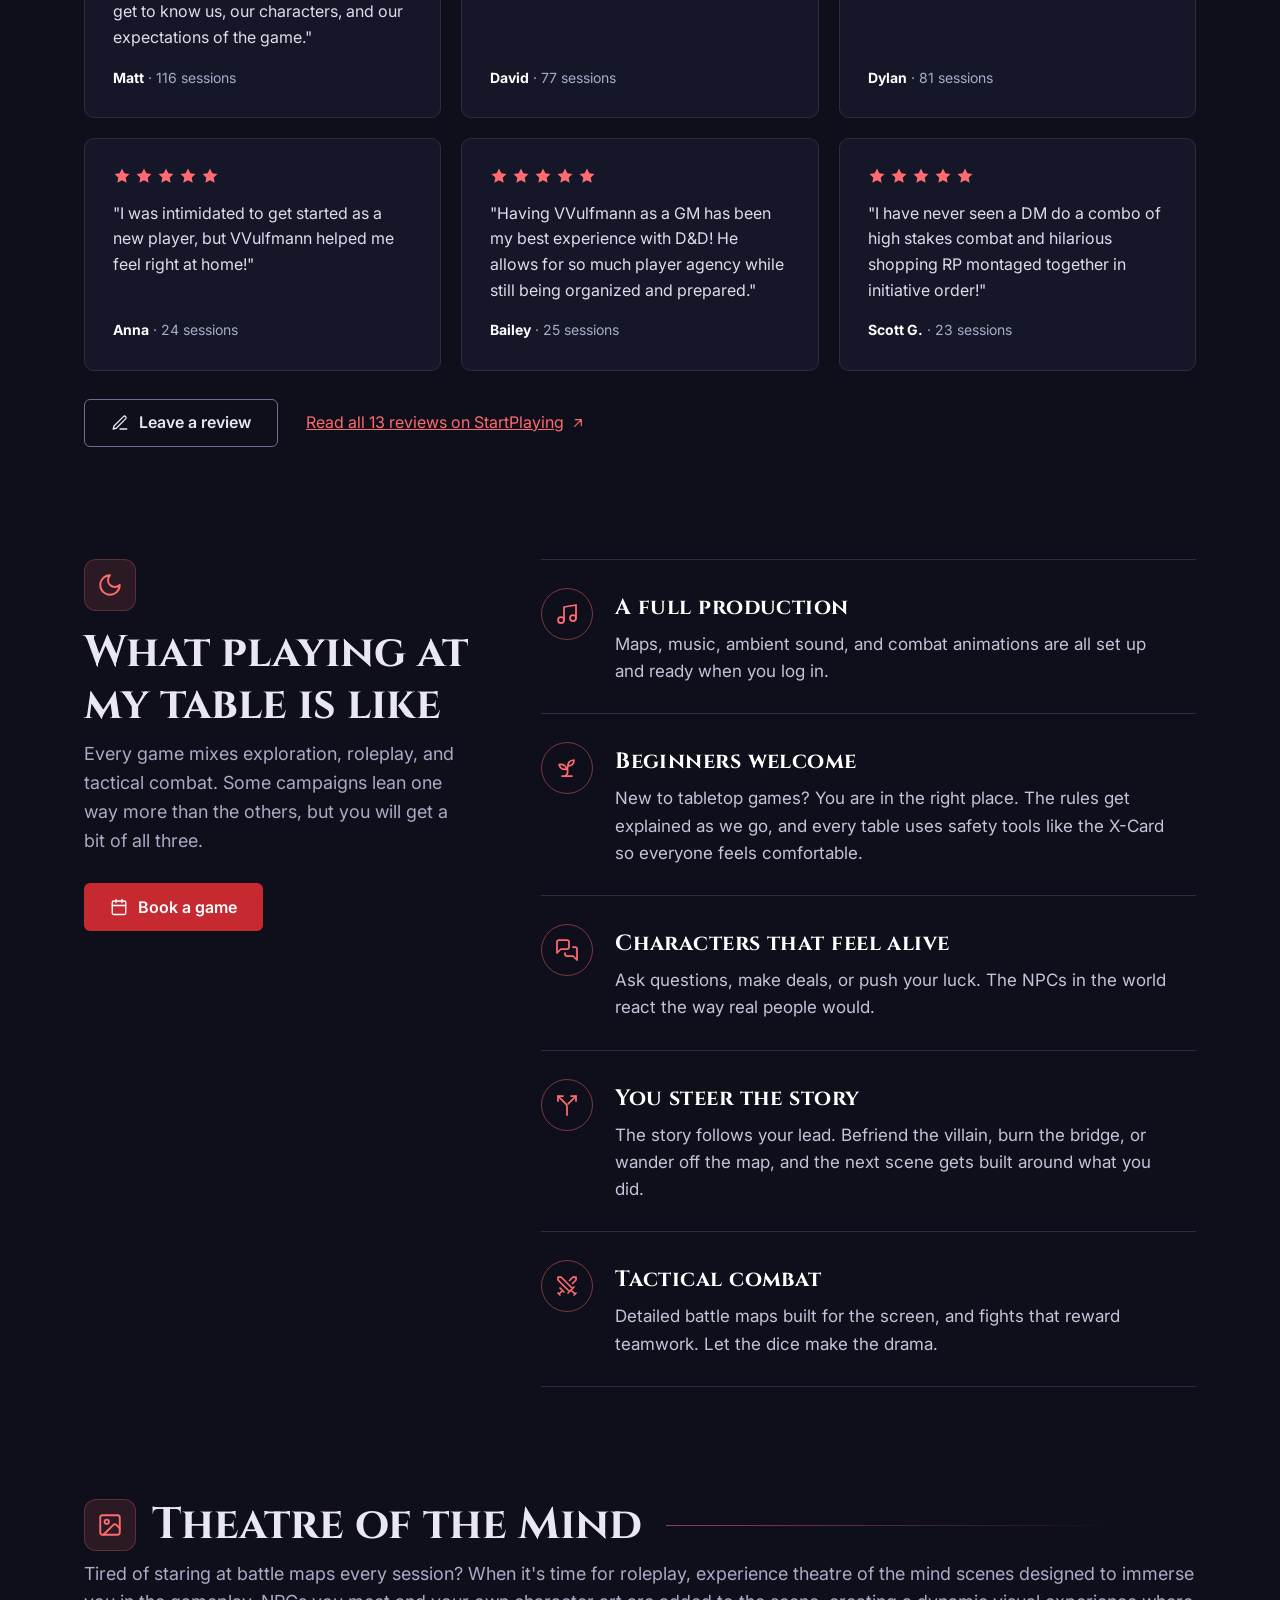
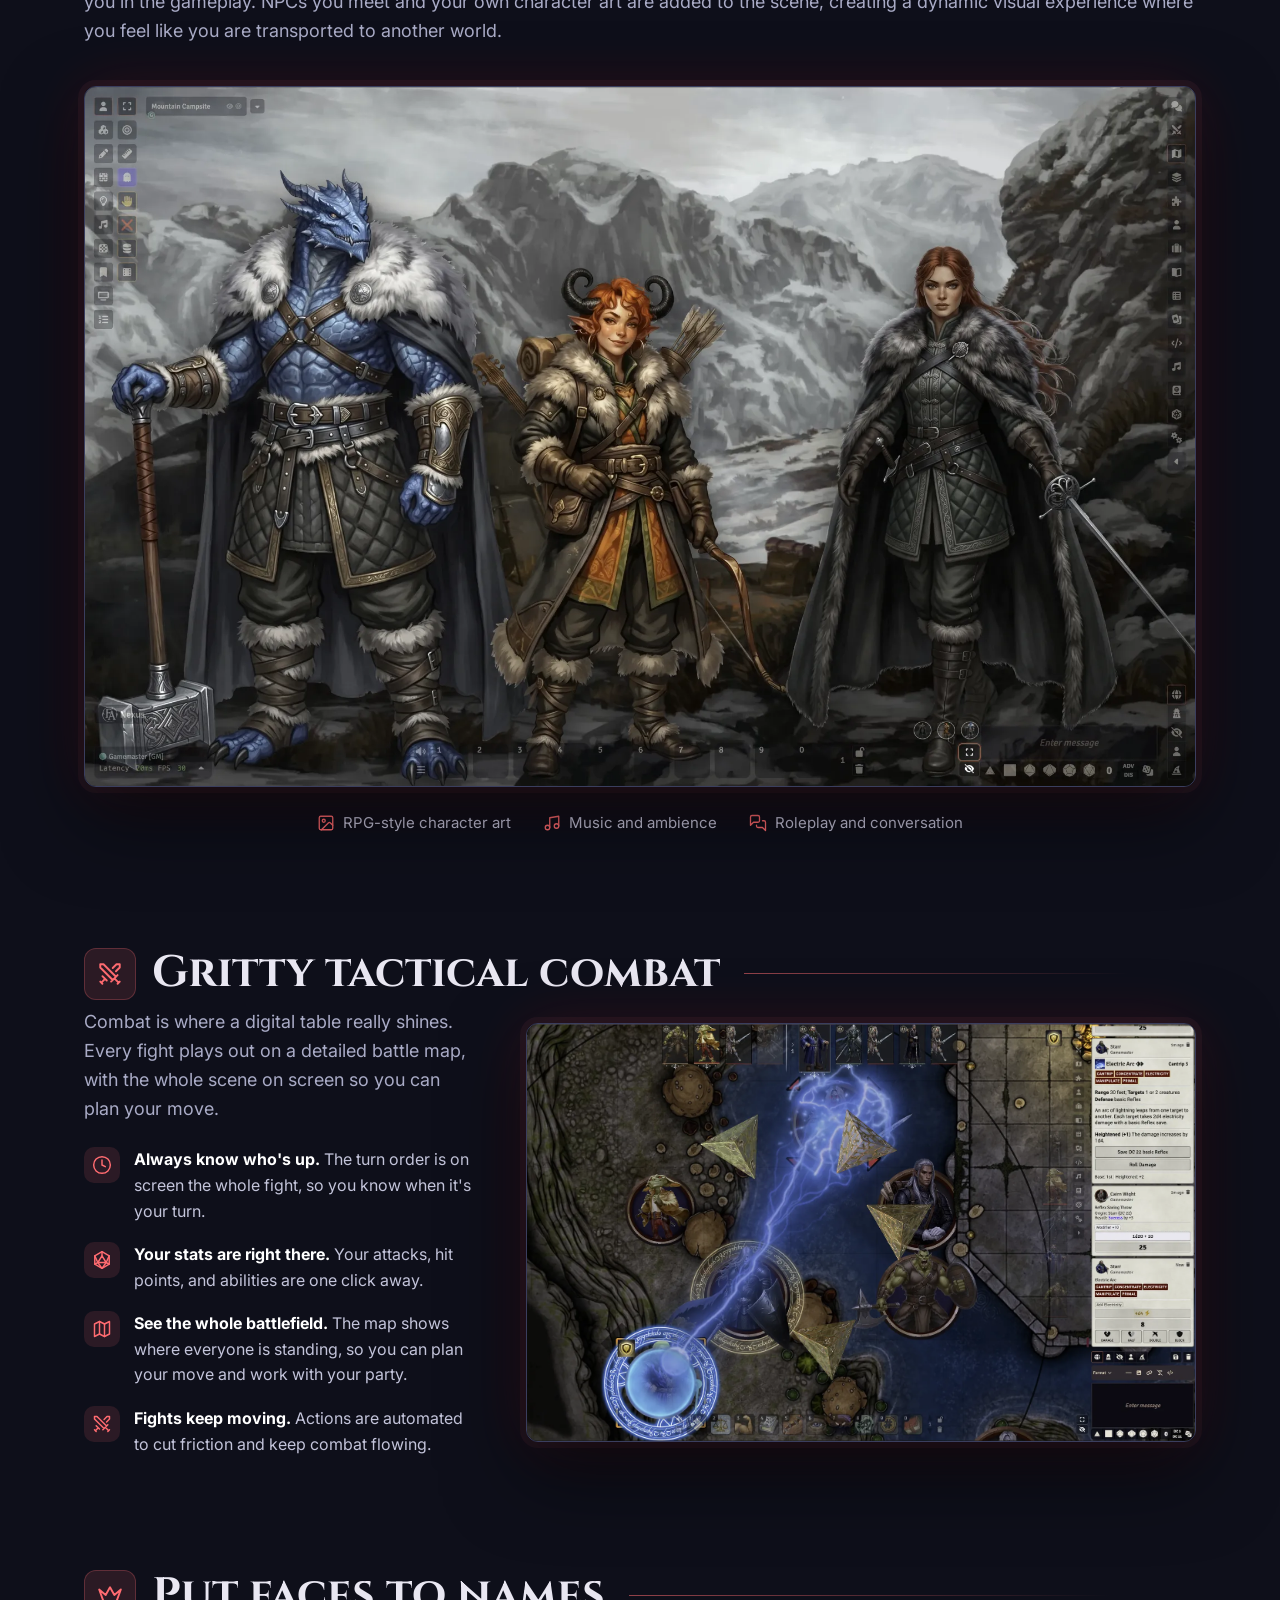
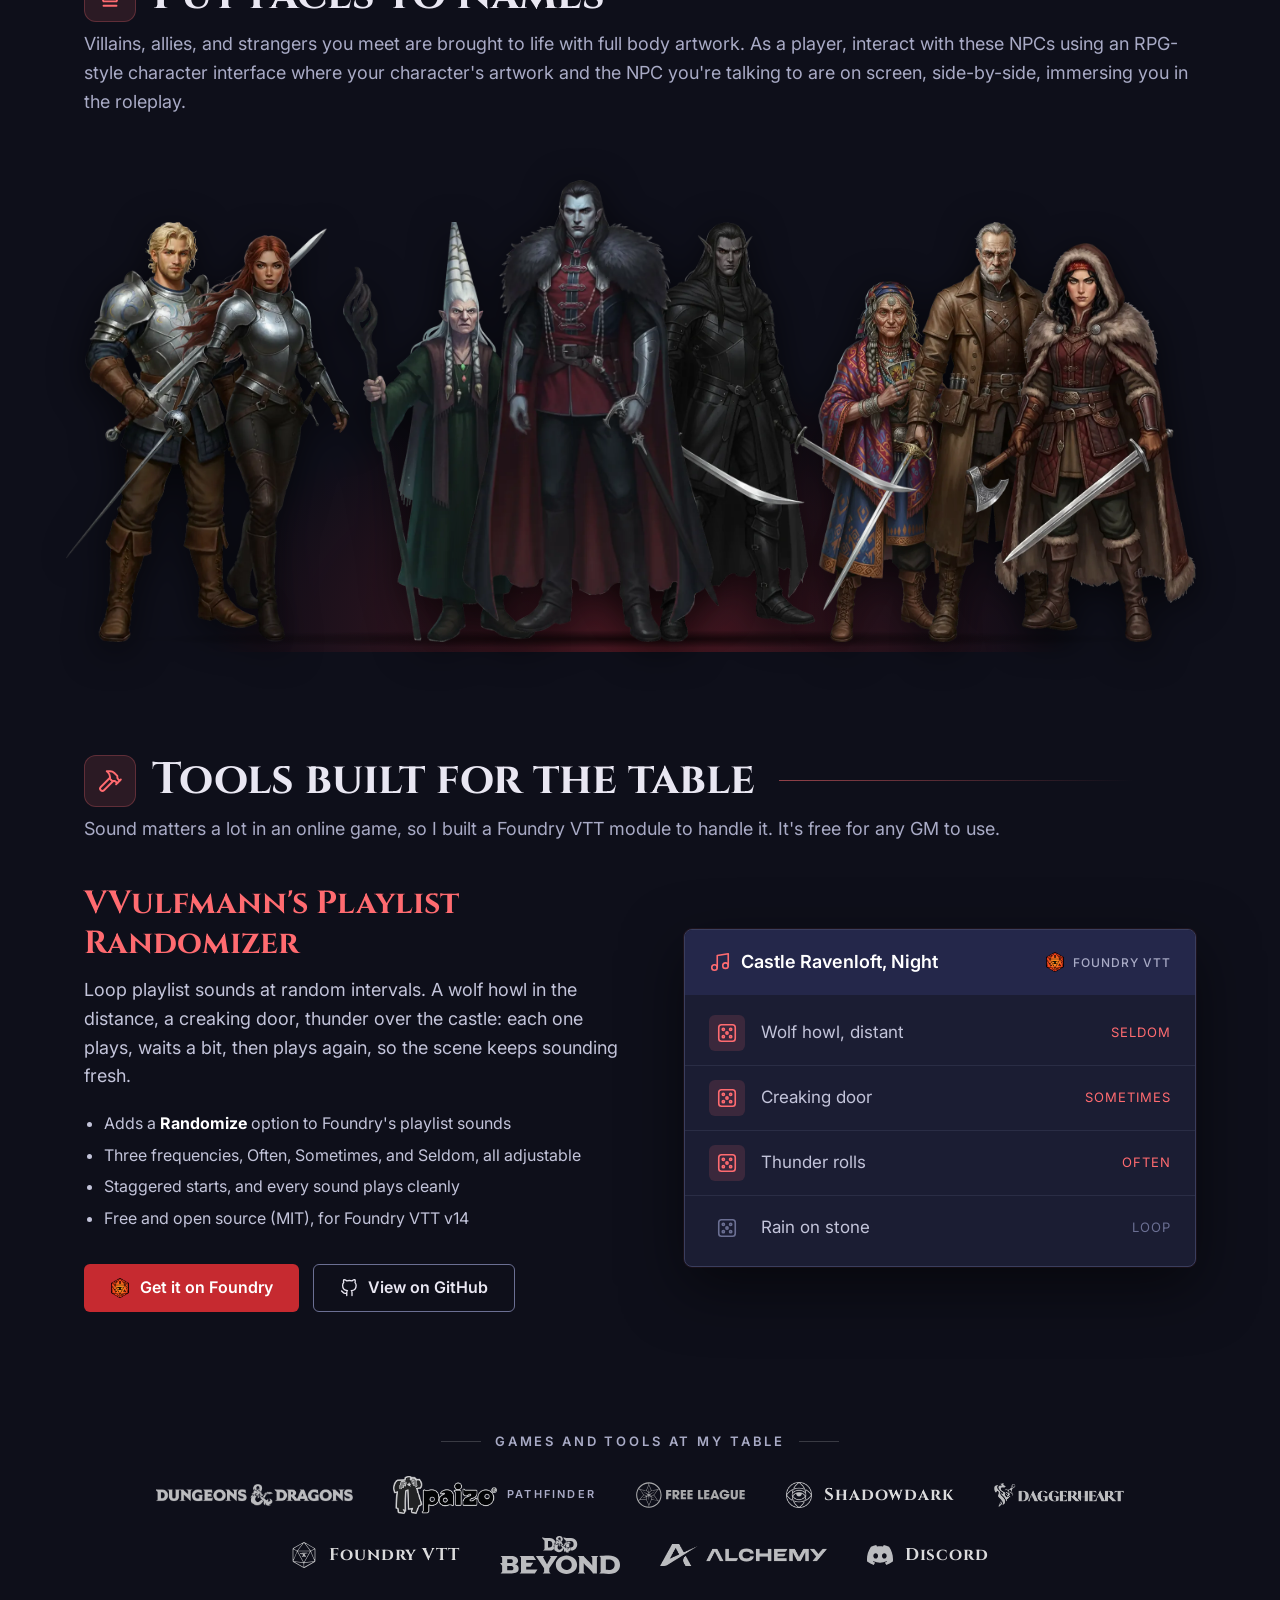
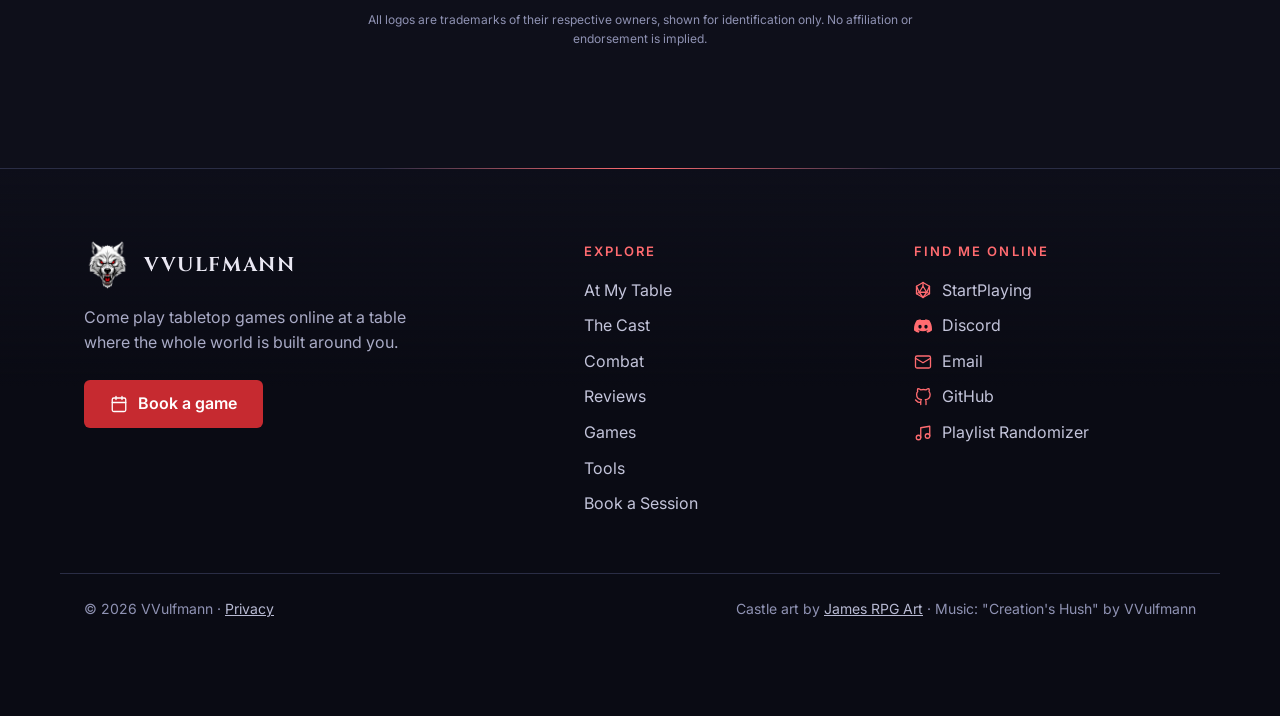
==== commit 7aa31d5e: "Fix music player first press and phone volume A first press on the play button also counted as the p" ====
--- a/index.html
+++ b/index.html
@@ -88,7 +88,7 @@
       </video>
       <div class="wrap">
         <div class="hero-text">
-          <h1>Step into another world.</h1>
+          <h1>Experience a table that feels like stepping into another world.</h1>
           <p class="lede">Looking for a place to play D&amp;D, Pathfinder, and more online? Every game at my table runs on a digital tabletop built for the story: lush maps for exploration and combat, dramatic music and ambience that fit the scene, and NPCs who act and feel like real people. You show up and play. The rest is taken care of.</p>
           <div class="actions">
             <a class="btn btn-primary" href="https://startplaying.games/gm/vvulfmann"><svg class="icon" aria-hidden="true"><use href="#i-calendar"></use></svg>Book a game</a>
@@ -101,9 +101,9 @@
     <section class="wrap" aria-label="At a glance">
       <ul class="stats">
         <li><span class="stat-value"><svg class="icon icon-fill" aria-hidden="true"><use href="#i-star"></use></svg>5.0</span><span class="stat-label">Rating from player reviews</span></li>
-        <li><span class="stat-value"><svg class="icon" aria-hidden="true"><use href="#i-d20"></use></svg>150+</span><span class="stat-label">Games run on StartPlaying</span></li>
+        <li><span class="stat-value"><svg class="icon" aria-hidden="true"><use href="#i-d20"></use></svg>164</span><span class="stat-label">Paid games run on StartPlaying</span></li>
         <li><span class="stat-value"><svg class="icon" aria-hidden="true"><use href="#i-users"></use></svg>300+</span><span class="stat-label">Hundreds of private games run</span></li>
-        <li><span class="stat-value"><svg class="icon" aria-hidden="true"><use href="#i-hourglass"></use></svg>6 yrs</span><span class="stat-label">GMing for dozens of players</span></li>
+        <li><span class="stat-value"><svg class="icon" aria-hidden="true"><use href="#i-hourglass"></use></svg>6 yrs</span><span class="stat-label">Running games professionally</span></li>
         <li><span class="stat-value accent"><svg class="icon" aria-hidden="true"><use href="#i-crown"></use></svg>Top GM</span><span class="stat-label">Rated a Top Game Master on StartPlaying</span></li>
       </ul>
     </section>
@@ -151,7 +151,7 @@
       </div>
       <div class="review-actions">
         <a class="btn btn-ghost" href="https://startplaying.games/gm/vvulfmann/review"><svg class="icon" aria-hidden="true"><use href="#i-pen"></use></svg>Leave a review</a>
-        <a class="text-link" href="https://startplaying.games/gm/vvulfmann">Read reviews on StartPlaying<svg class="icon" aria-hidden="true"><use href="#i-arrow"></use></svg></a>
+        <a class="text-link" href="https://startplaying.games/gm/vvulfmann">Read all 13 reviews on StartPlaying<svg class="icon" aria-hidden="true"><use href="#i-arrow"></use></svg></a>
       </div>
     </section>
 
@@ -329,7 +329,13 @@
       var level = isNaN(saved) ? 25 : Math.min(100, Math.max(0, saved));
       var userPaused = store.get('music-paused') === '1';
       vol.value = level;
-      audio.volume = level / 100;
+
+      // Phones and narrow windows hide the slider and use their own volume buttons, so play at full volume there.
+      function applyVolume() {
+        audio.volume = getComputedStyle(vol).display === 'none' ? 1 : vol.value / 100;
+      }
+      applyVolume();
+      addEventListener('resize', applyVolume);
 
       function paint() {
         var playing = !audio.paused;
@@ -338,6 +344,7 @@
         btn.classList.toggle('is-playing', playing);
       }
       function start() {
+        applyVolume();
         var p = audio.play();
         if (p && p.catch) p.catch(function () { paint(); });
       }
@@ -347,7 +354,7 @@
         else { userPaused = true; store.set('music-paused', '1'); audio.pause(); }
       });
       vol.addEventListener('input', function () {
-        audio.volume = vol.value / 100;
+        applyVolume();
         store.set('music-volume', vol.value);
       });
       audio.addEventListener('play', paint);
@@ -355,10 +362,12 @@
 
       // Browsers block sound until the visitor interacts, so try now, then on the first tap, click, or keypress.
       var armed = !userPaused;
-      function firstGesture() {
+      function firstGesture(e) {
         if (!armed) return;
         armed = false;
         ['pointerdown', 'keydown', 'touchstart'].forEach(function (t) { removeEventListener(t, firstGesture, true); });
+        // A first press on the music button is handled by its own click handler; starting here too would toggle it straight back off.
+        if (e && btn.contains(e.target)) return;
         if (audio.paused && !userPaused) start();
       }
       if (armed) {
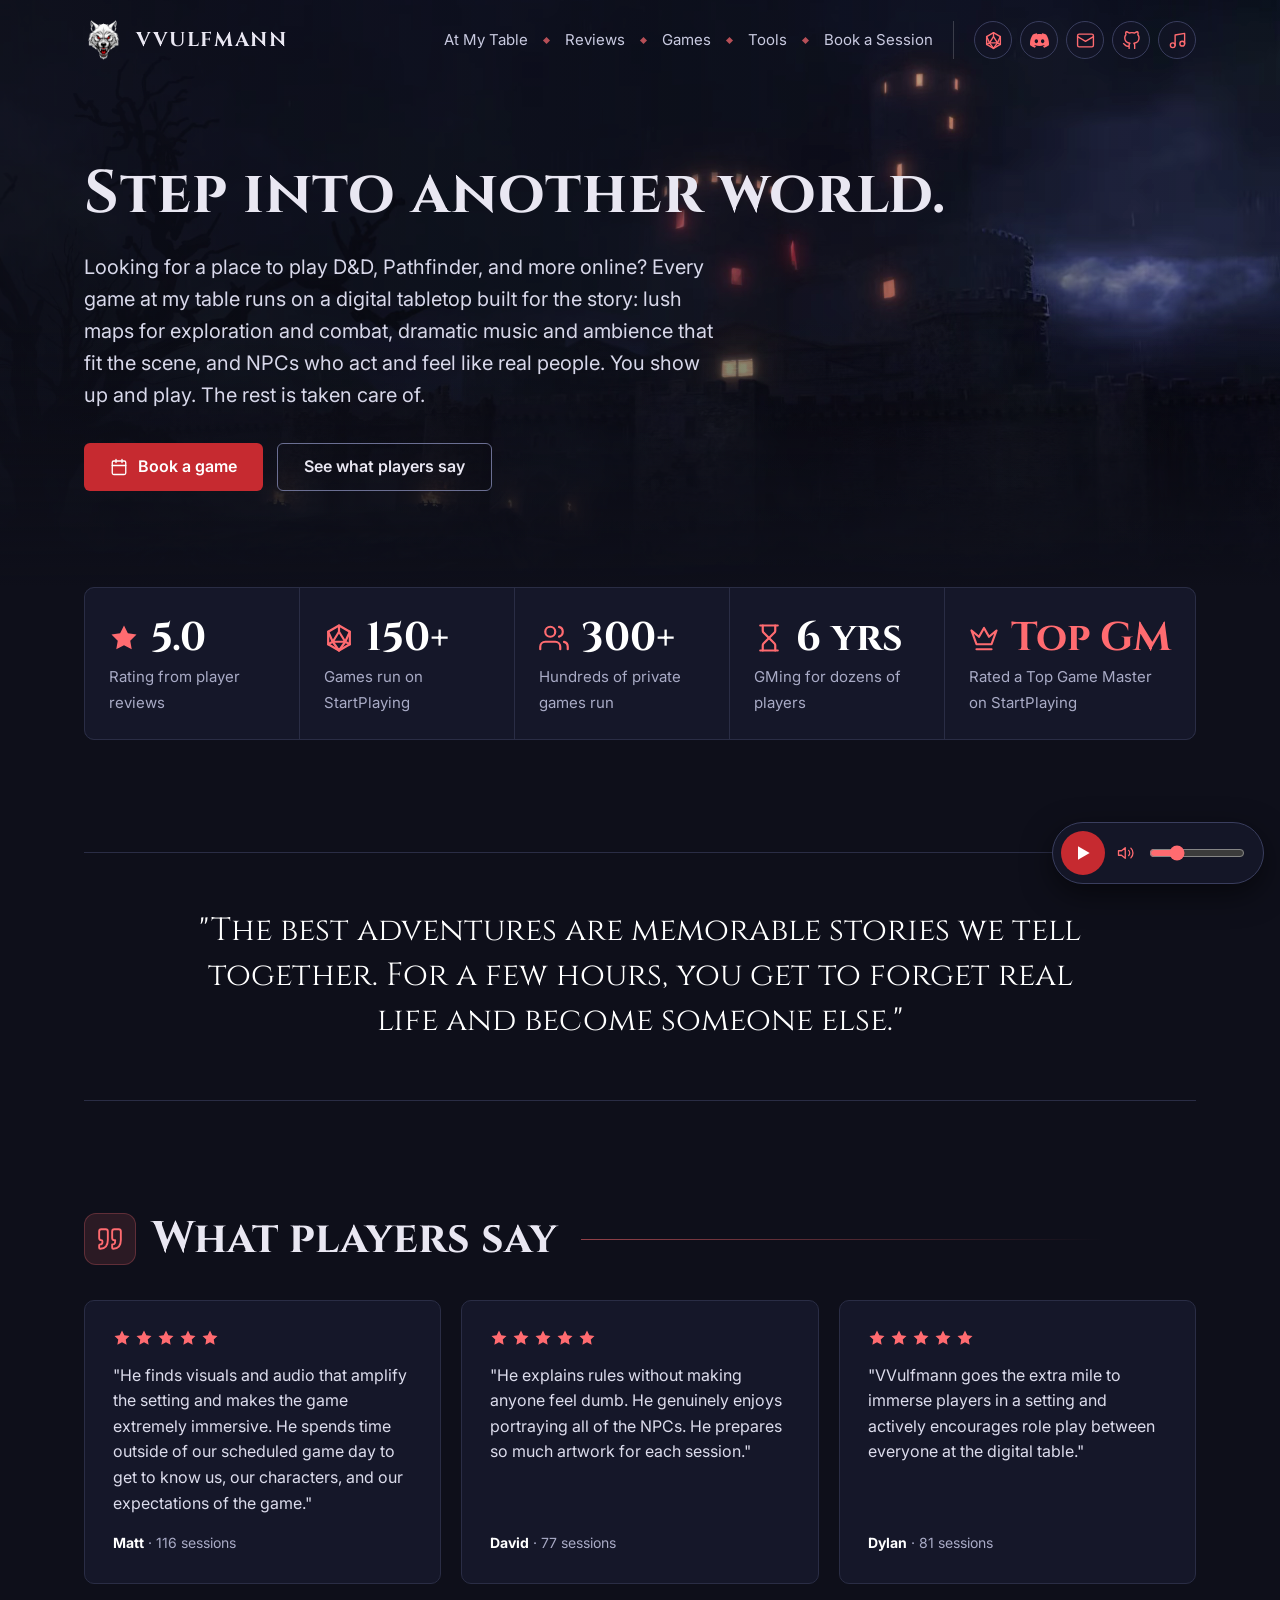
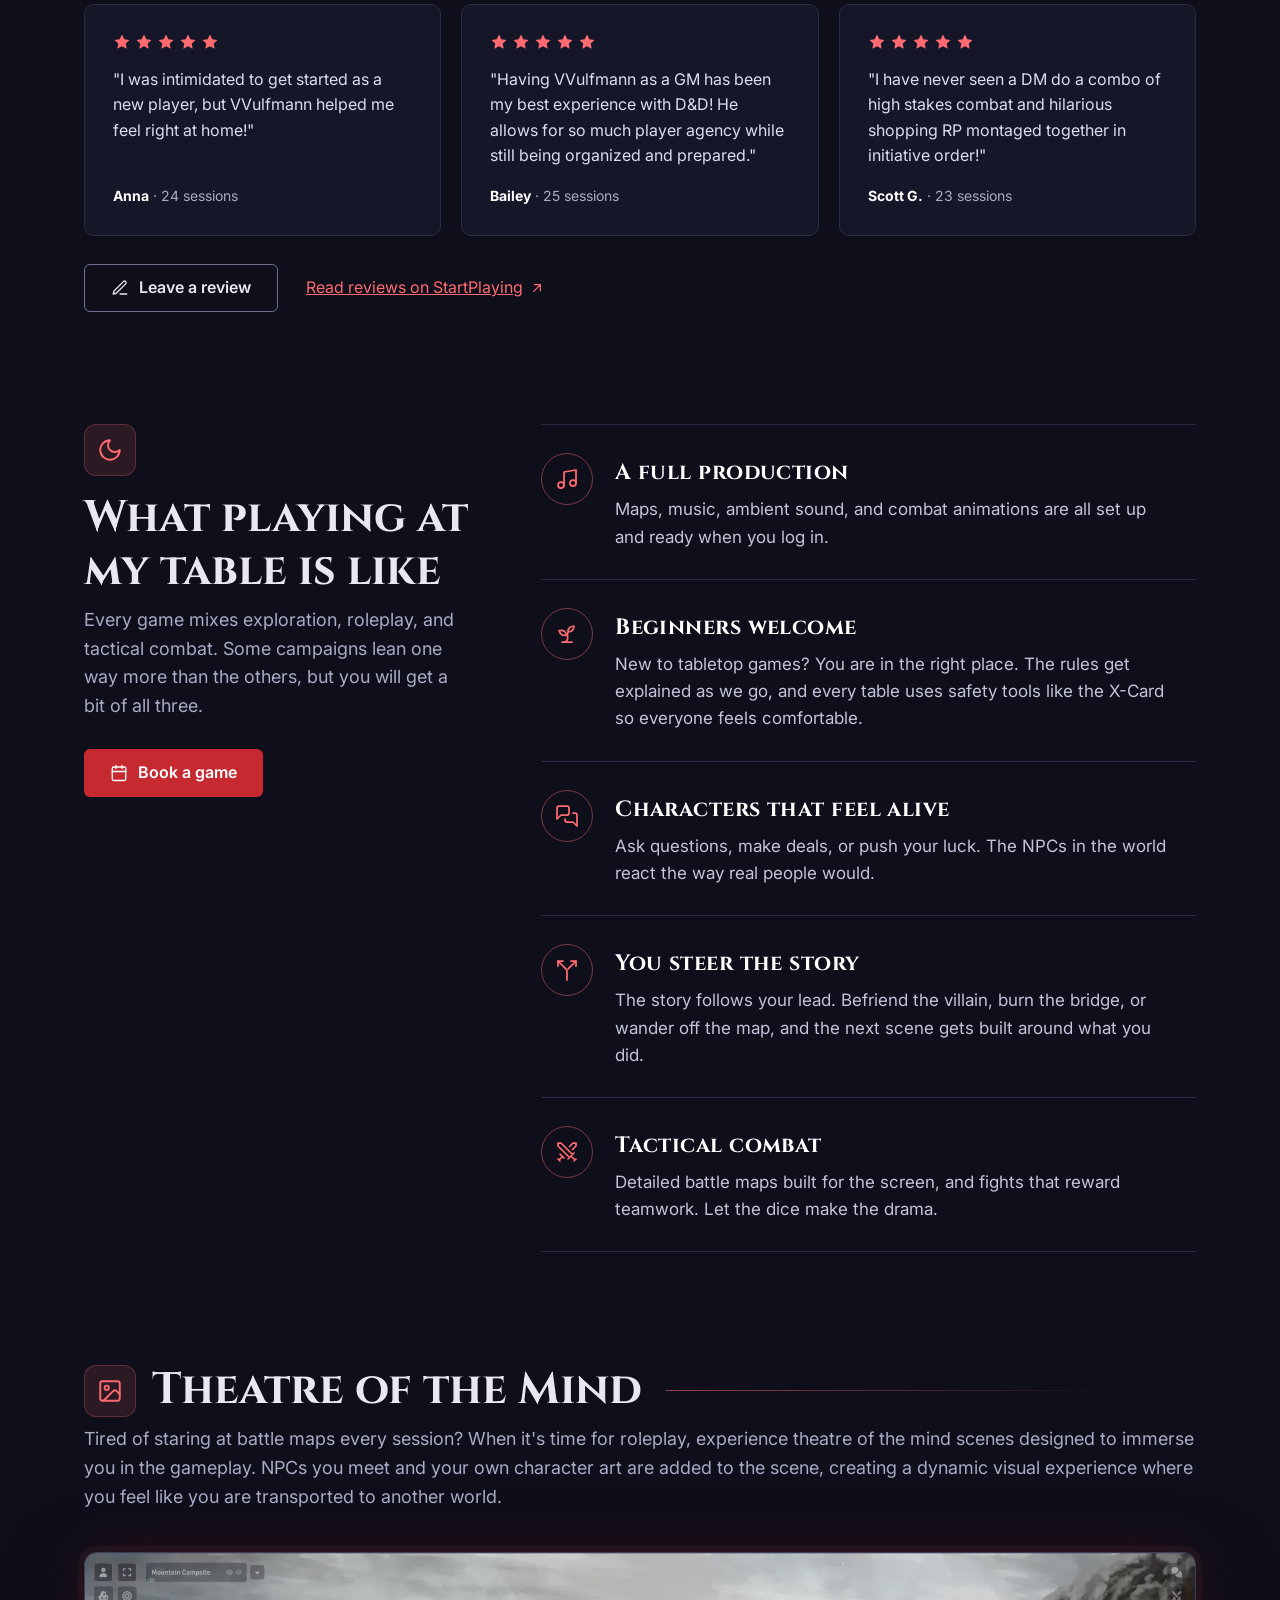
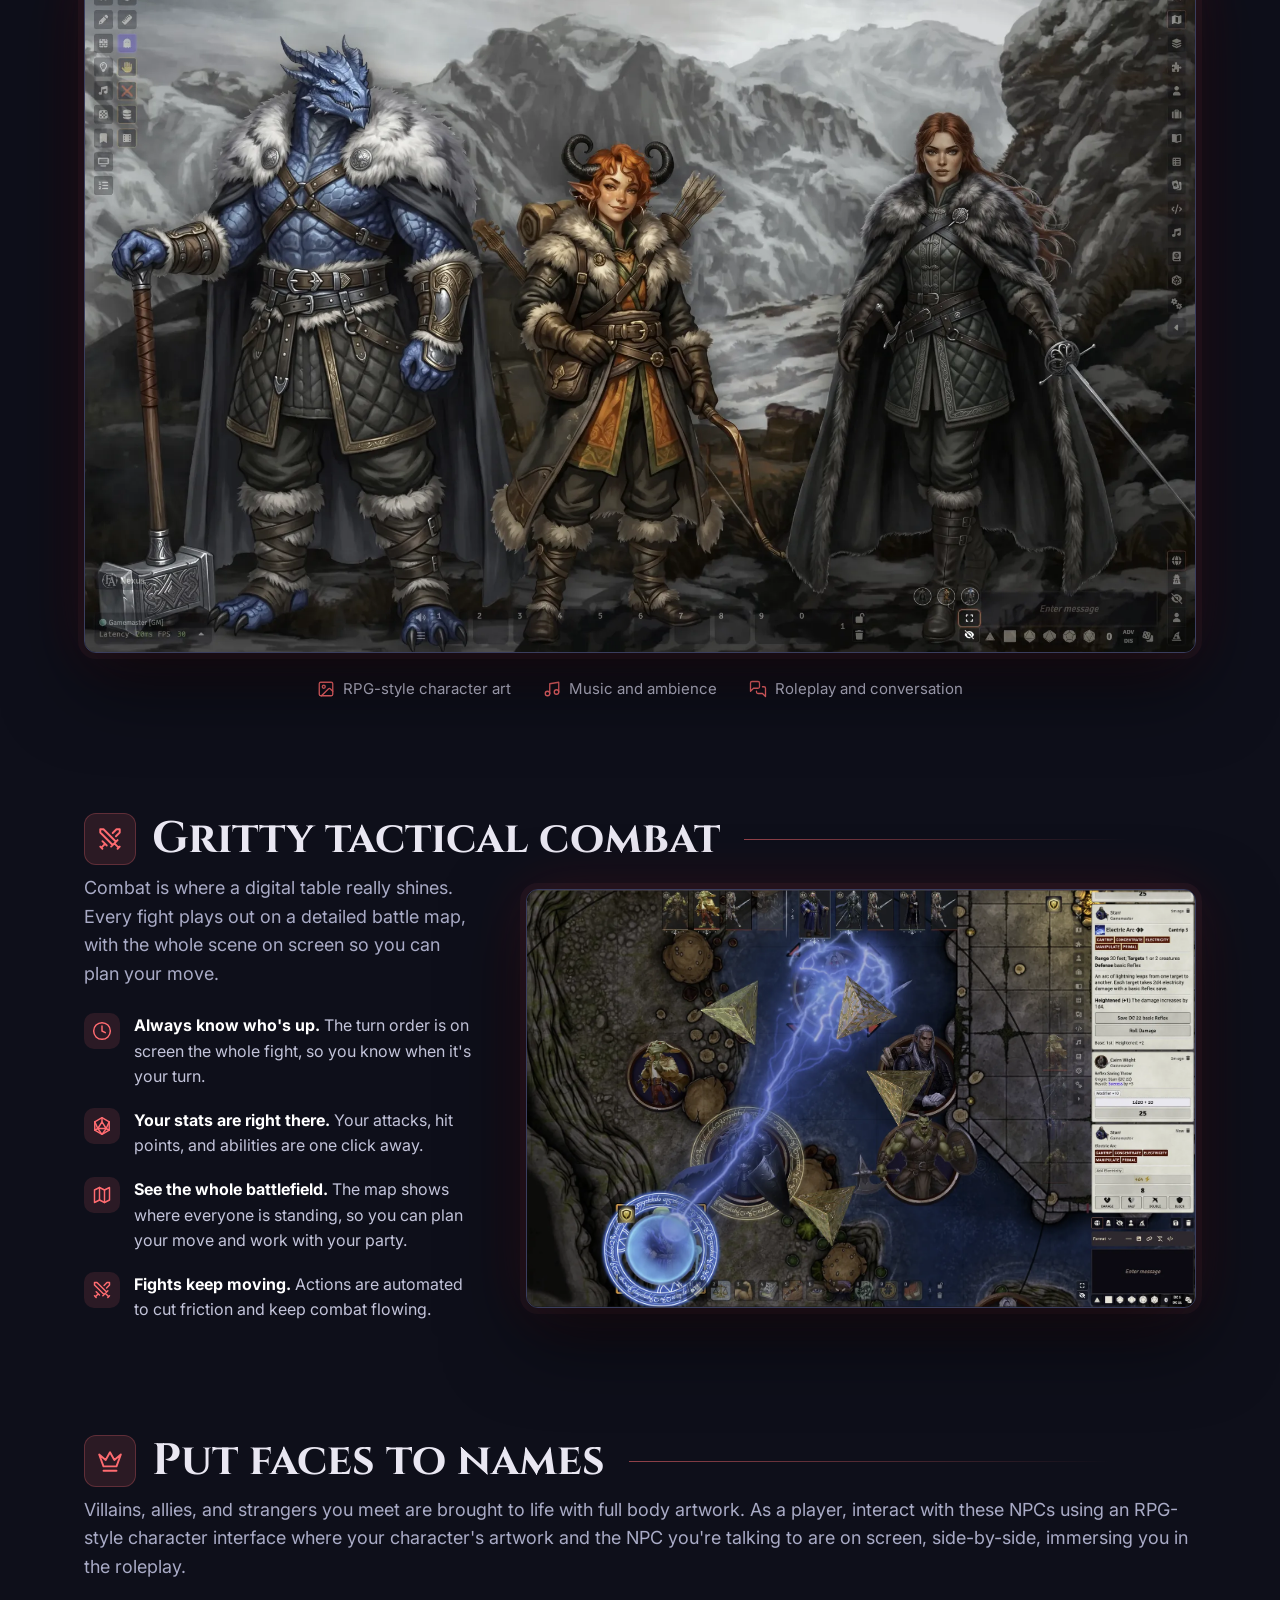
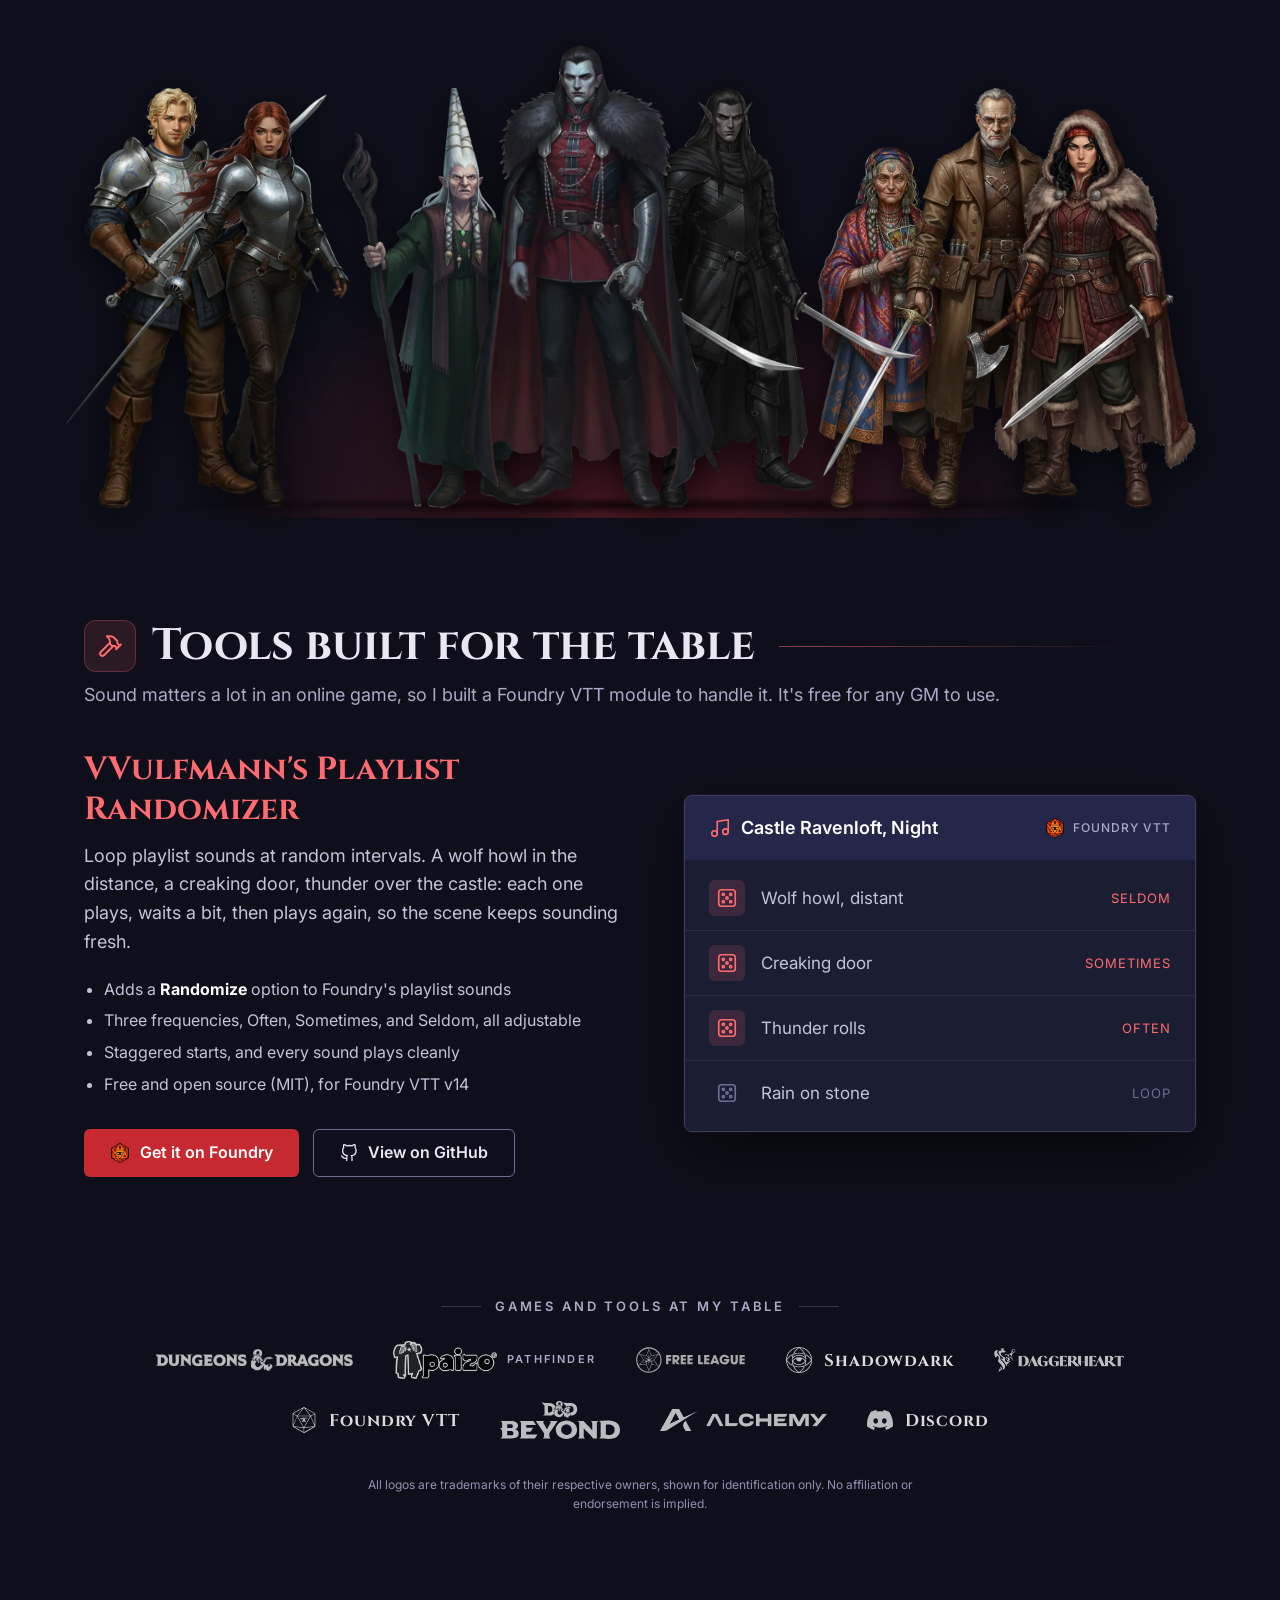
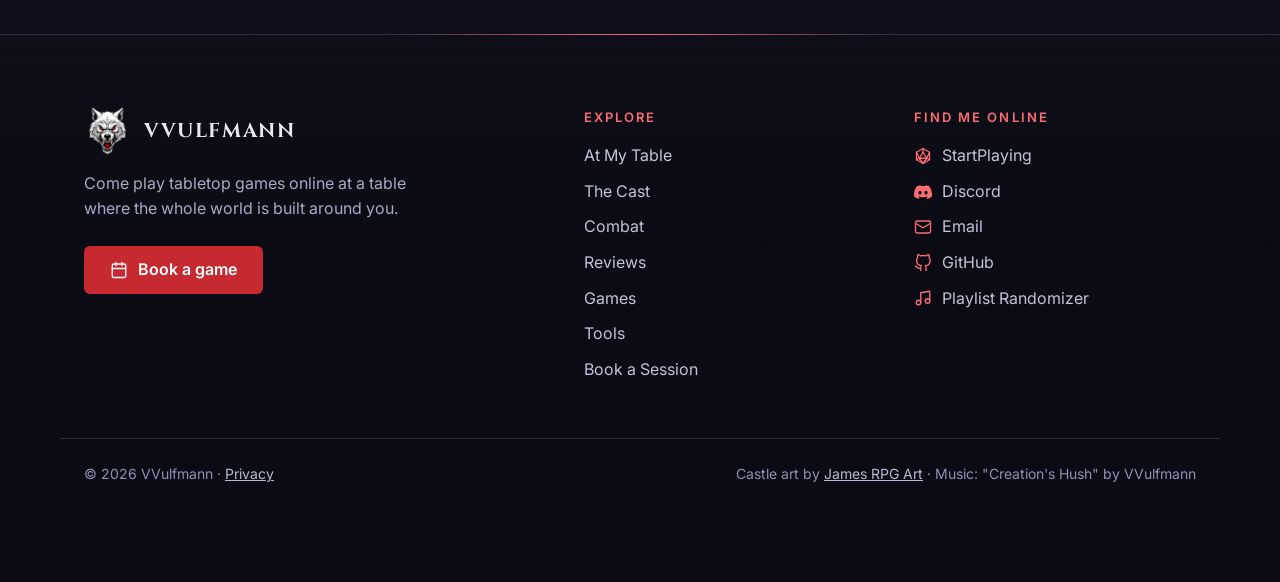
==== commit 358af6c5: "Merge pull request #9 from vvulfmann/claude/hero-copy Hero copy, stats and reviews link tweaks" ====
--- a/index.html
+++ b/index.html
@@ -88,7 +88,7 @@
       </video>
       <div class="wrap">
         <div class="hero-text">
-          <h1>Experience a table that feels like stepping into another world.</h1>
+          <h1>Step into another world.</h1>
           <p class="lede">Looking for a place to play D&amp;D, Pathfinder, and more online? Every game at my table runs on a digital tabletop built for the story: lush maps for exploration and combat, dramatic music and ambience that fit the scene, and NPCs who act and feel like real people. You show up and play. The rest is taken care of.</p>
           <div class="actions">
             <a class="btn btn-primary" href="https://startplaying.games/gm/vvulfmann"><svg class="icon" aria-hidden="true"><use href="#i-calendar"></use></svg>Book a game</a>
@@ -101,9 +101,9 @@
     <section class="wrap" aria-label="At a glance">
       <ul class="stats">
         <li><span class="stat-value"><svg class="icon icon-fill" aria-hidden="true"><use href="#i-star"></use></svg>5.0</span><span class="stat-label">Rating from player reviews</span></li>
-        <li><span class="stat-value"><svg class="icon" aria-hidden="true"><use href="#i-d20"></use></svg>164</span><span class="stat-label">Paid games run on StartPlaying</span></li>
+        <li><span class="stat-value"><svg class="icon" aria-hidden="true"><use href="#i-d20"></use></svg>150+</span><span class="stat-label">Games run on StartPlaying</span></li>
         <li><span class="stat-value"><svg class="icon" aria-hidden="true"><use href="#i-users"></use></svg>300+</span><span class="stat-label">Hundreds of private games run</span></li>
-        <li><span class="stat-value"><svg class="icon" aria-hidden="true"><use href="#i-hourglass"></use></svg>6 yrs</span><span class="stat-label">Running games professionally</span></li>
+        <li><span class="stat-value"><svg class="icon" aria-hidden="true"><use href="#i-hourglass"></use></svg>6 yrs</span><span class="stat-label">GMing for dozens of players</span></li>
         <li><span class="stat-value accent"><svg class="icon" aria-hidden="true"><use href="#i-crown"></use></svg>Top GM</span><span class="stat-label">Rated a Top Game Master on StartPlaying</span></li>
       </ul>
     </section>
@@ -151,7 +151,7 @@
       </div>
       <div class="review-actions">
         <a class="btn btn-ghost" href="https://startplaying.games/gm/vvulfmann/review"><svg class="icon" aria-hidden="true"><use href="#i-pen"></use></svg>Leave a review</a>
-        <a class="text-link" href="https://startplaying.games/gm/vvulfmann">Read all 13 reviews on StartPlaying<svg class="icon" aria-hidden="true"><use href="#i-arrow"></use></svg></a>
+        <a class="text-link" href="https://startplaying.games/gm/vvulfmann">Read reviews on StartPlaying<svg class="icon" aria-hidden="true"><use href="#i-arrow"></use></svg></a>
       </div>
     </section>
 
@@ -329,13 +329,7 @@
       var level = isNaN(saved) ? 25 : Math.min(100, Math.max(0, saved));
       var userPaused = store.get('music-paused') === '1';
       vol.value = level;
-
-      // Phones and narrow windows hide the slider and use their own volume buttons, so play at full volume there.
-      function applyVolume() {
-        audio.volume = getComputedStyle(vol).display === 'none' ? 1 : vol.value / 100;
-      }
-      applyVolume();
-      addEventListener('resize', applyVolume);
+      audio.volume = level / 100;
 
       function paint() {
         var playing = !audio.paused;
@@ -344,7 +338,6 @@
         btn.classList.toggle('is-playing', playing);
       }
       function start() {
-        applyVolume();
         var p = audio.play();
         if (p && p.catch) p.catch(function () { paint(); });
       }
@@ -354,7 +347,7 @@
         else { userPaused = true; store.set('music-paused', '1'); audio.pause(); }
       });
       vol.addEventListener('input', function () {
-        applyVolume();
+        audio.volume = vol.value / 100;
         store.set('music-volume', vol.value);
       });
       audio.addEventListener('play', paint);
@@ -362,12 +355,10 @@
 
       // Browsers block sound until the visitor interacts, so try now, then on the first tap, click, or keypress.
       var armed = !userPaused;
-      function firstGesture(e) {
+      function firstGesture() {
         if (!armed) return;
         armed = false;
         ['pointerdown', 'keydown', 'touchstart'].forEach(function (t) { removeEventListener(t, firstGesture, true); });
-        // A first press on the music button is handled by its own click handler; starting here too would toggle it straight back off.
-        if (e && btn.contains(e.target)) return;
         if (audio.paused && !userPaused) start();
       }
       if (armed) {
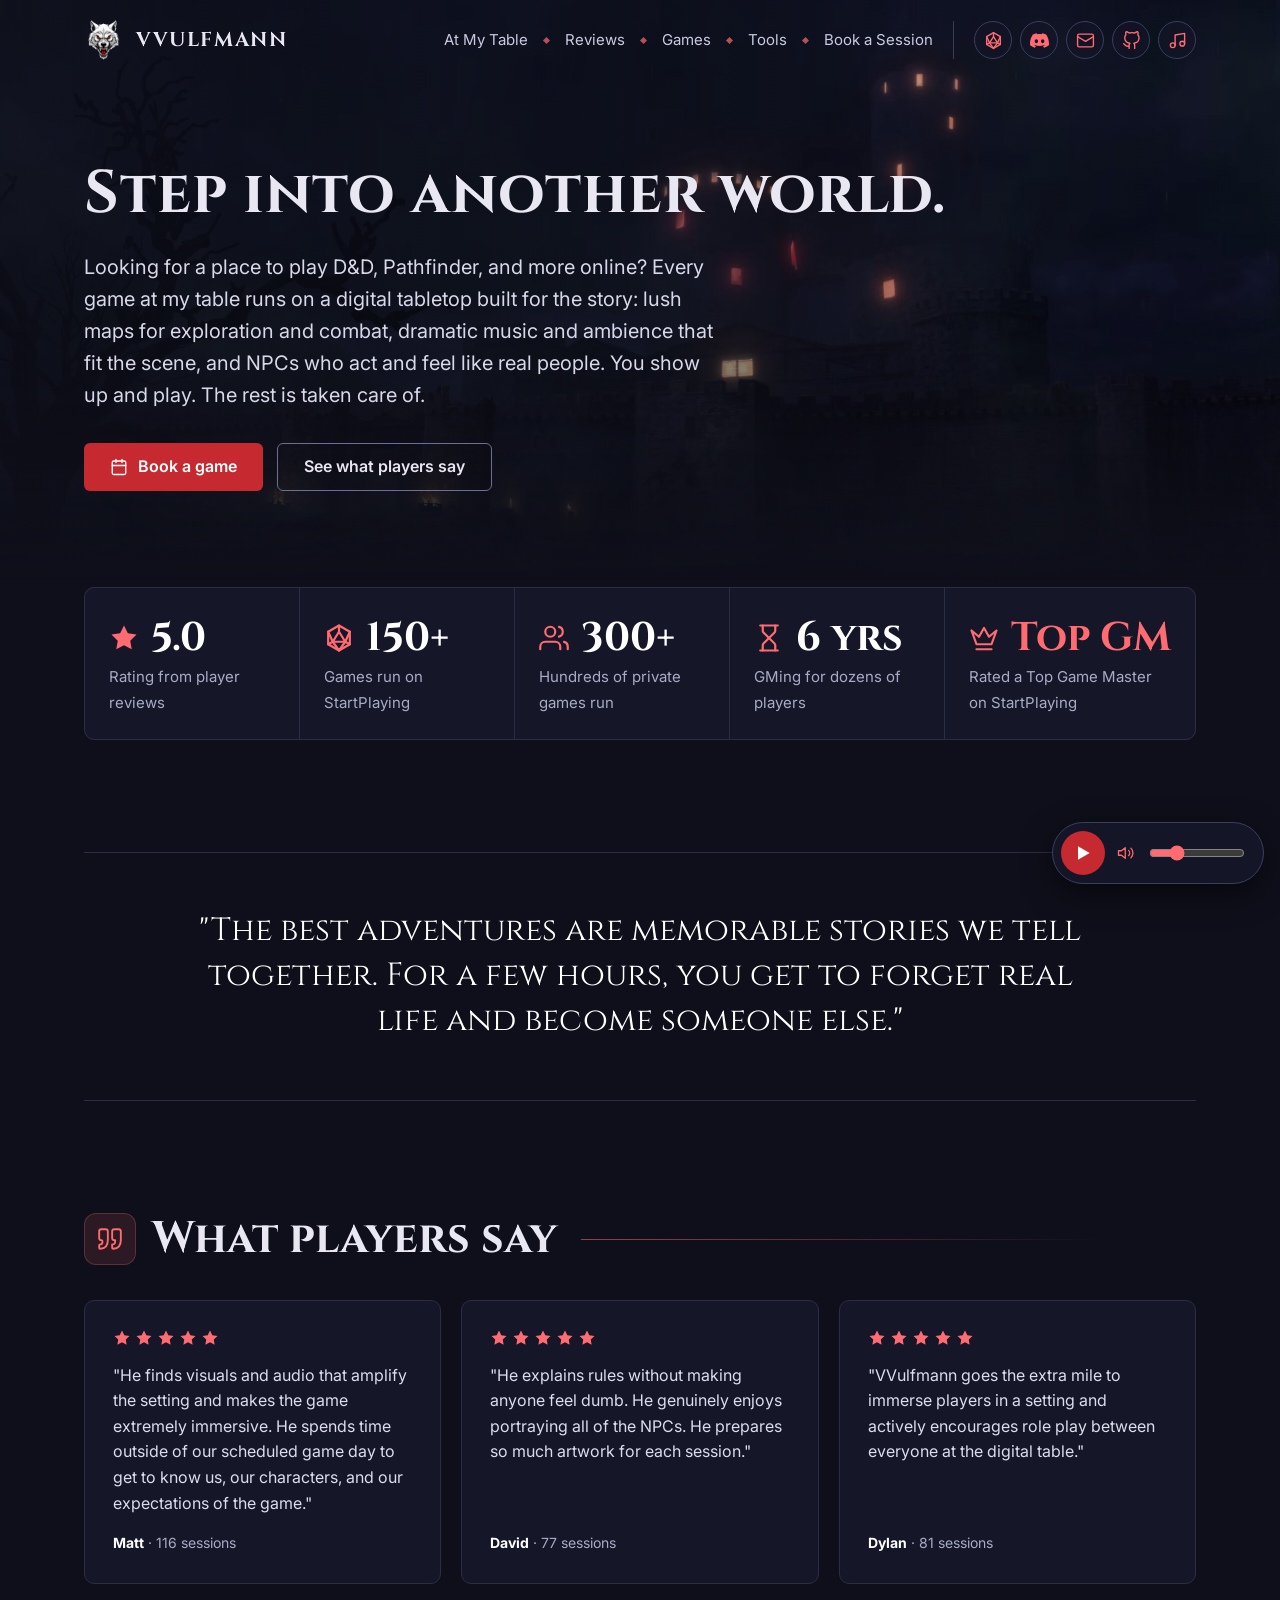
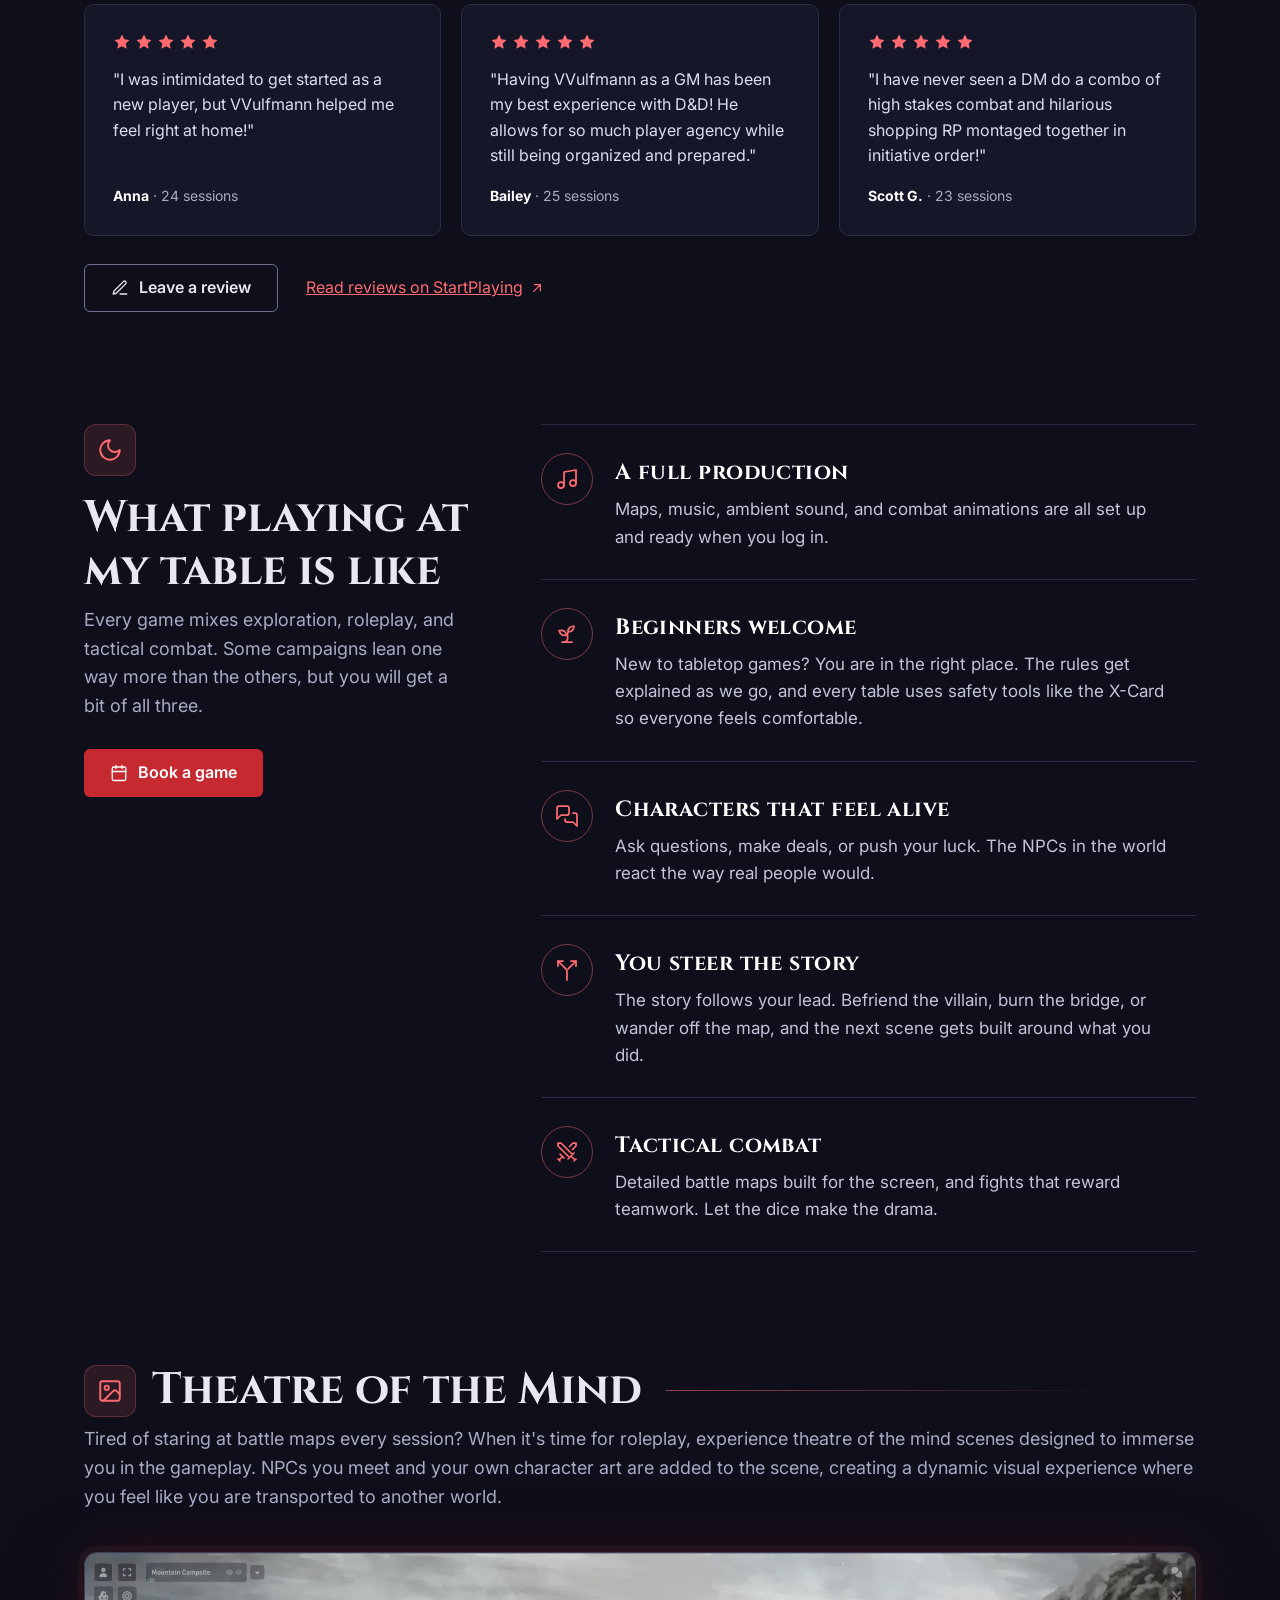
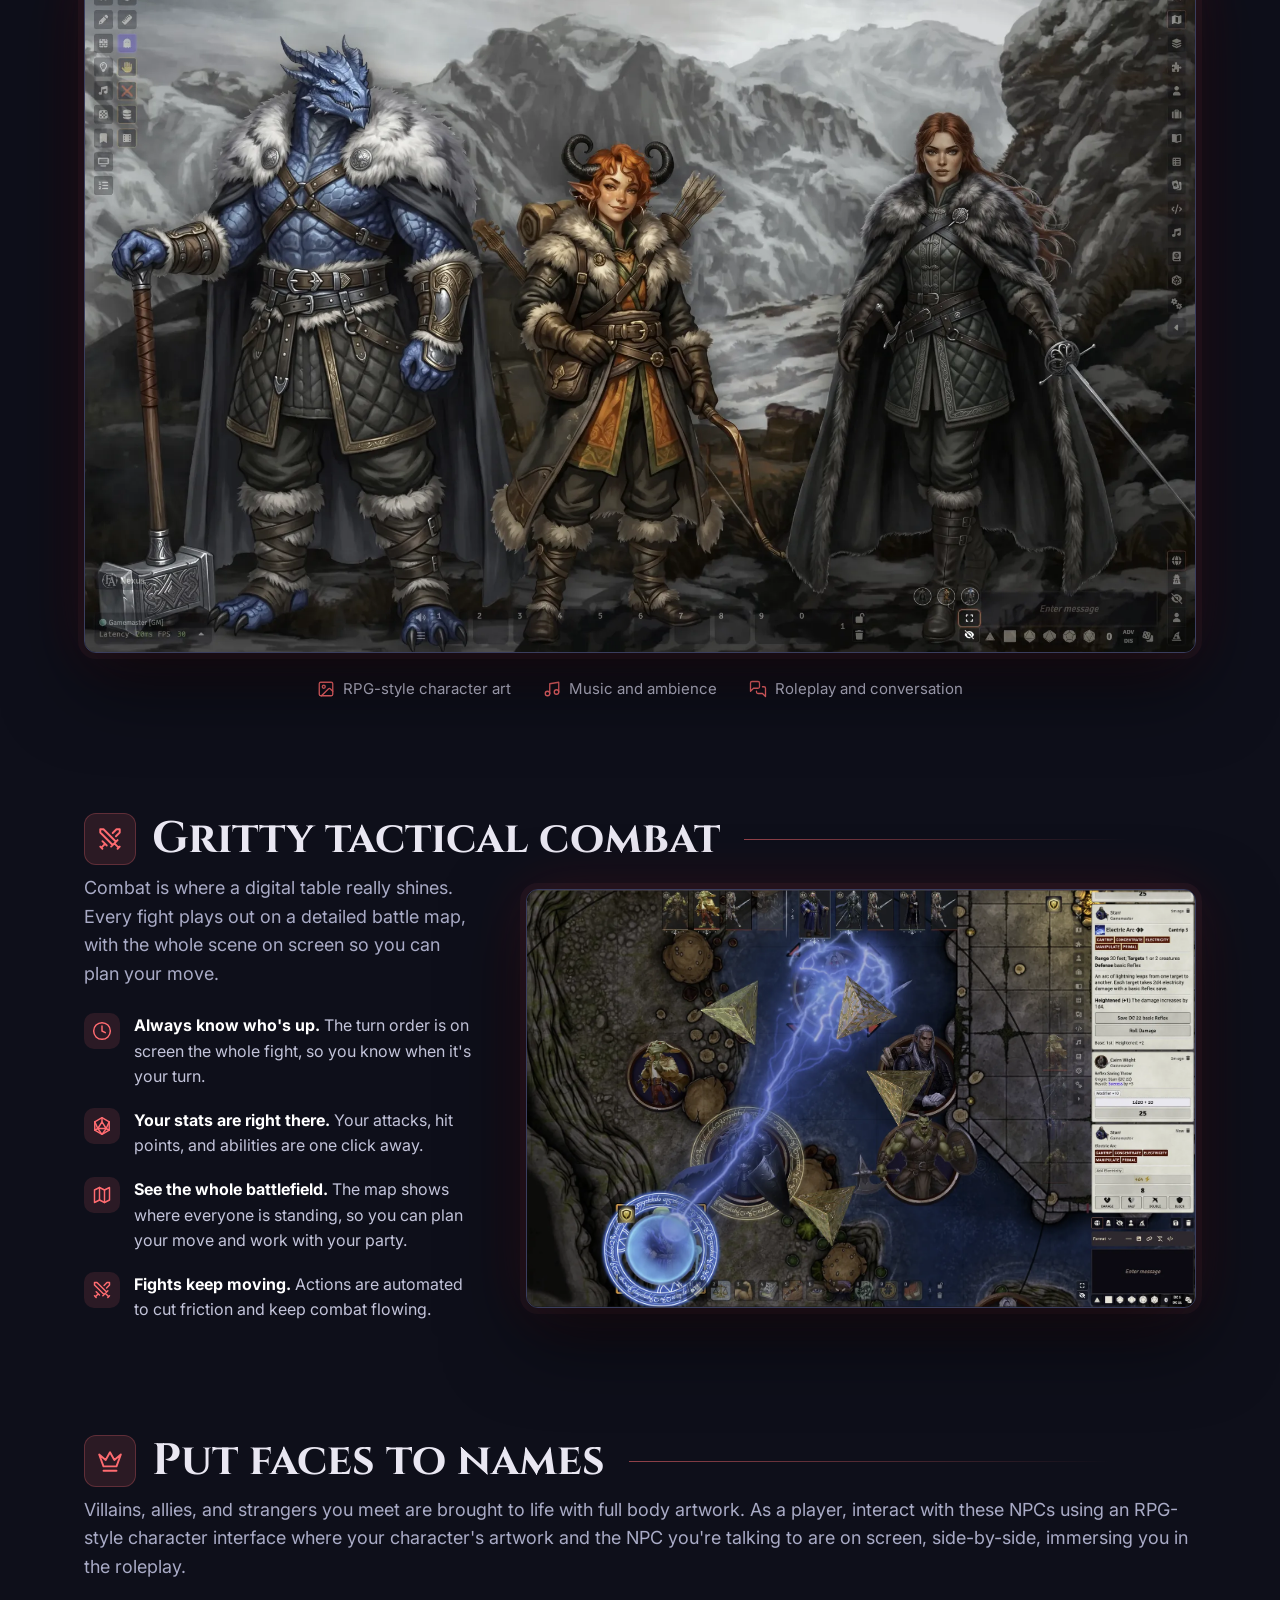
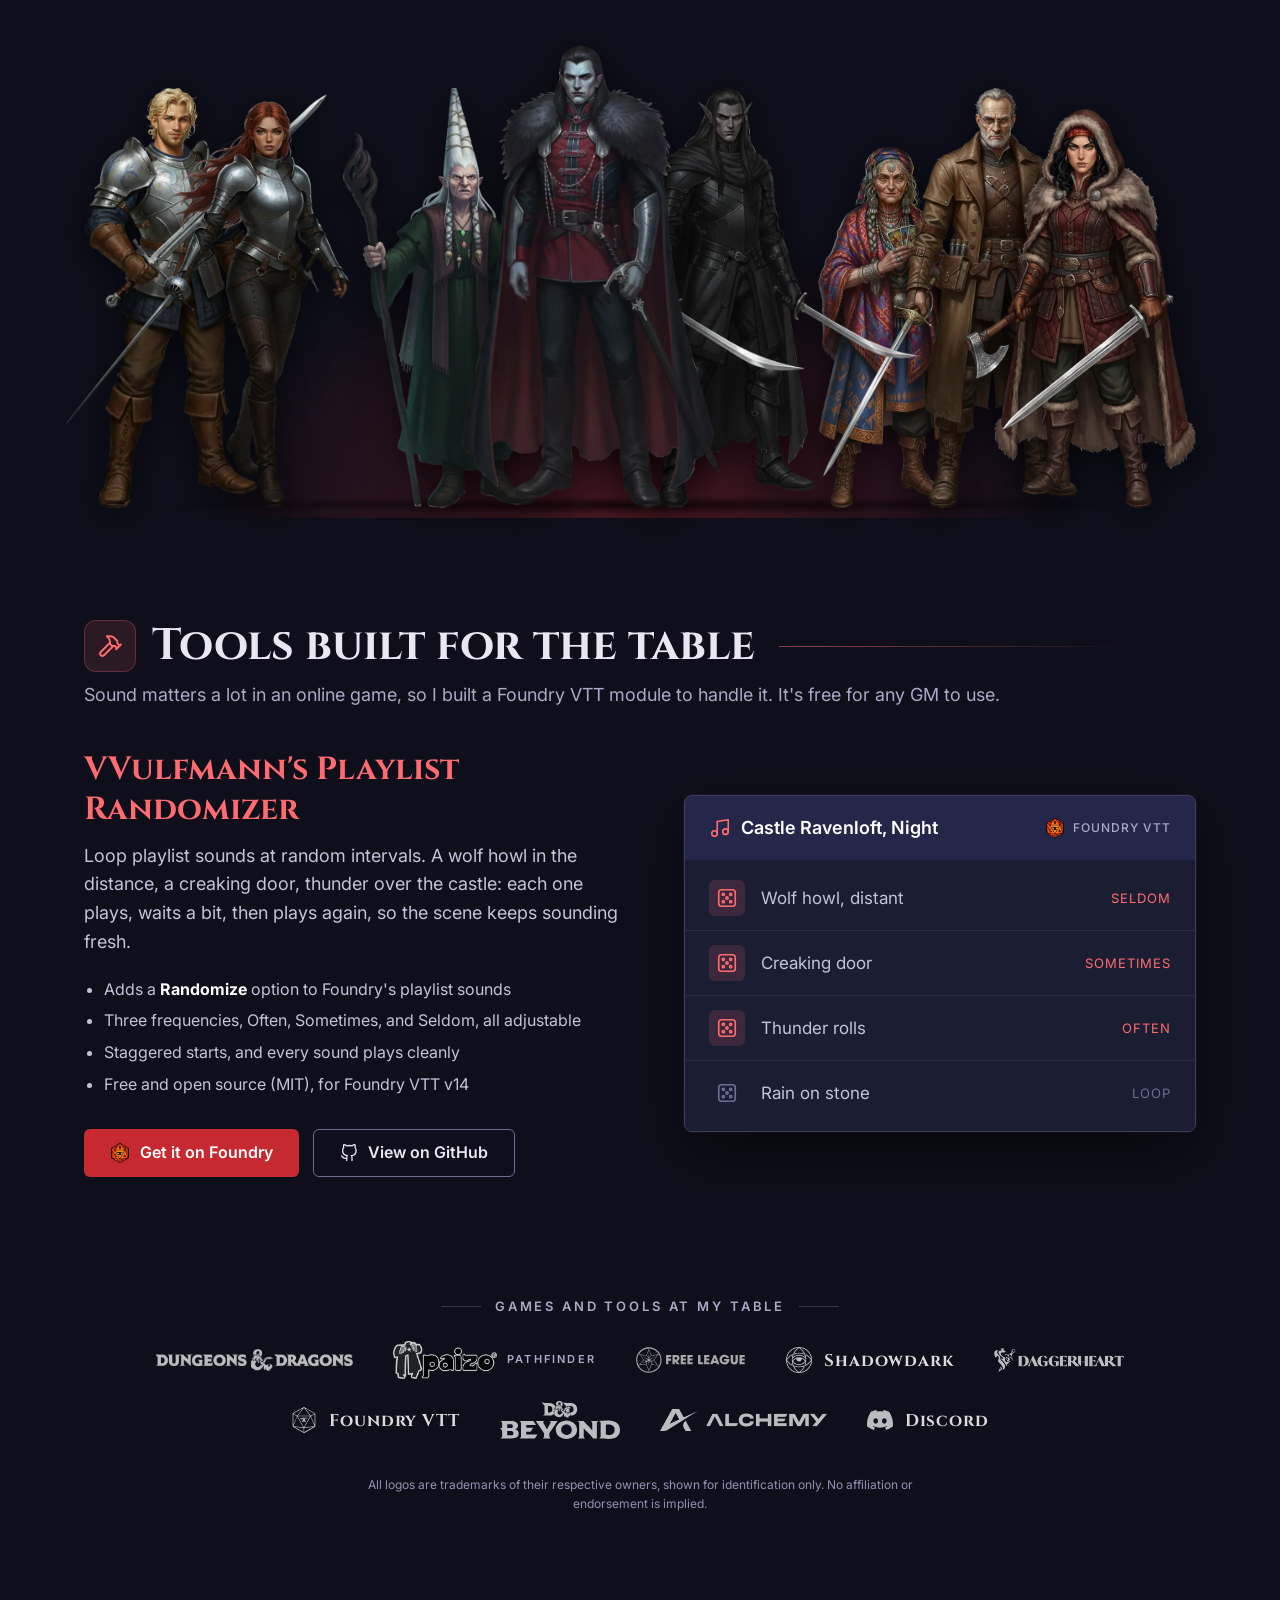
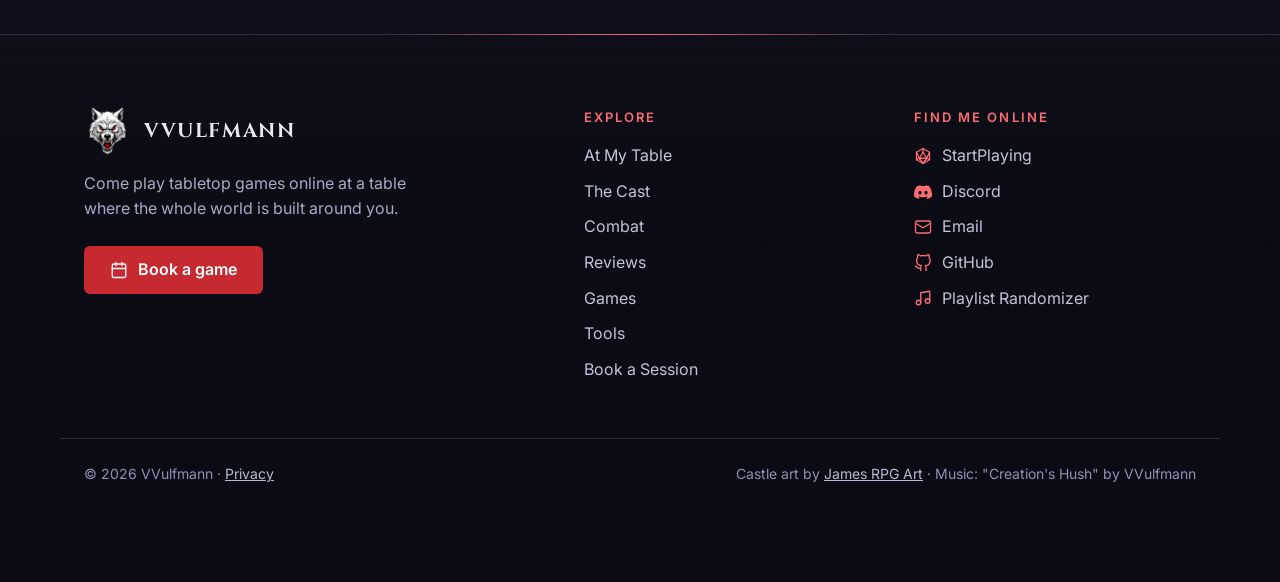
==== commit 1ee78a2c: "Merge pull request #10 from vvulfmann/claude/music-fix Fix music player: first press does nothing, q" ====
--- a/index.html
+++ b/index.html
@@ -329,7 +329,13 @@
       var level = isNaN(saved) ? 25 : Math.min(100, Math.max(0, saved));
       var userPaused = store.get('music-paused') === '1';
       vol.value = level;
-      audio.volume = level / 100;
+
+      // Phones and narrow windows hide the slider and use their own volume buttons, so play at full volume there.
+      function applyVolume() {
+        audio.volume = getComputedStyle(vol).display === 'none' ? 1 : vol.value / 100;
+      }
+      applyVolume();
+      addEventListener('resize', applyVolume);
 
       function paint() {
         var playing = !audio.paused;
@@ -338,6 +344,7 @@
         btn.classList.toggle('is-playing', playing);
       }
       function start() {
+        applyVolume();
         var p = audio.play();
         if (p && p.catch) p.catch(function () { paint(); });
       }
@@ -347,7 +354,7 @@
         else { userPaused = true; store.set('music-paused', '1'); audio.pause(); }
       });
       vol.addEventListener('input', function () {
-        audio.volume = vol.value / 100;
+        applyVolume();
         store.set('music-volume', vol.value);
       });
       audio.addEventListener('play', paint);
@@ -355,10 +362,12 @@
 
       // Browsers block sound until the visitor interacts, so try now, then on the first tap, click, or keypress.
       var armed = !userPaused;
-      function firstGesture() {
+      function firstGesture(e) {
         if (!armed) return;
         armed = false;
         ['pointerdown', 'keydown', 'touchstart'].forEach(function (t) { removeEventListener(t, firstGesture, true); });
+        // A first press on the music button is handled by its own click handler; starting here too would toggle it straight back off.
+        if (e && btn.contains(e.target)) return;
         if (audio.paused && !userPaused) start();
       }
       if (armed) {
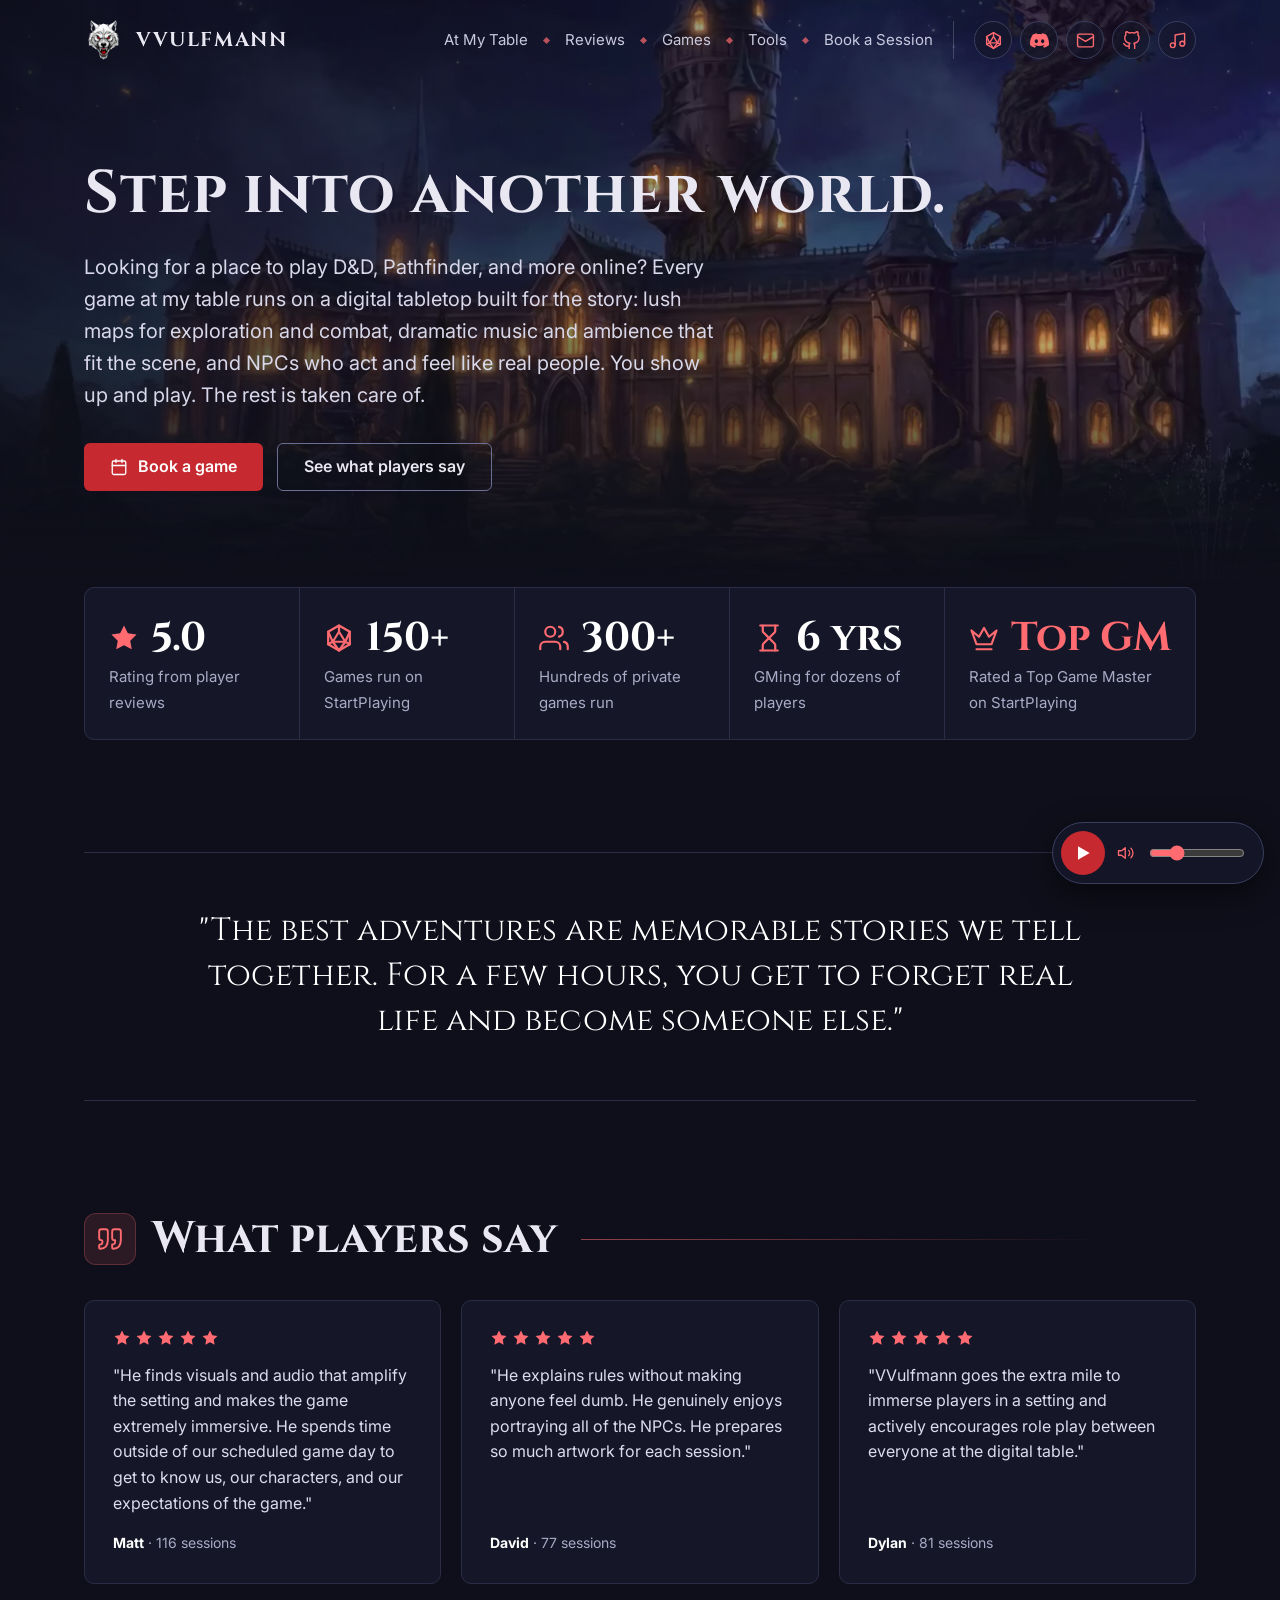
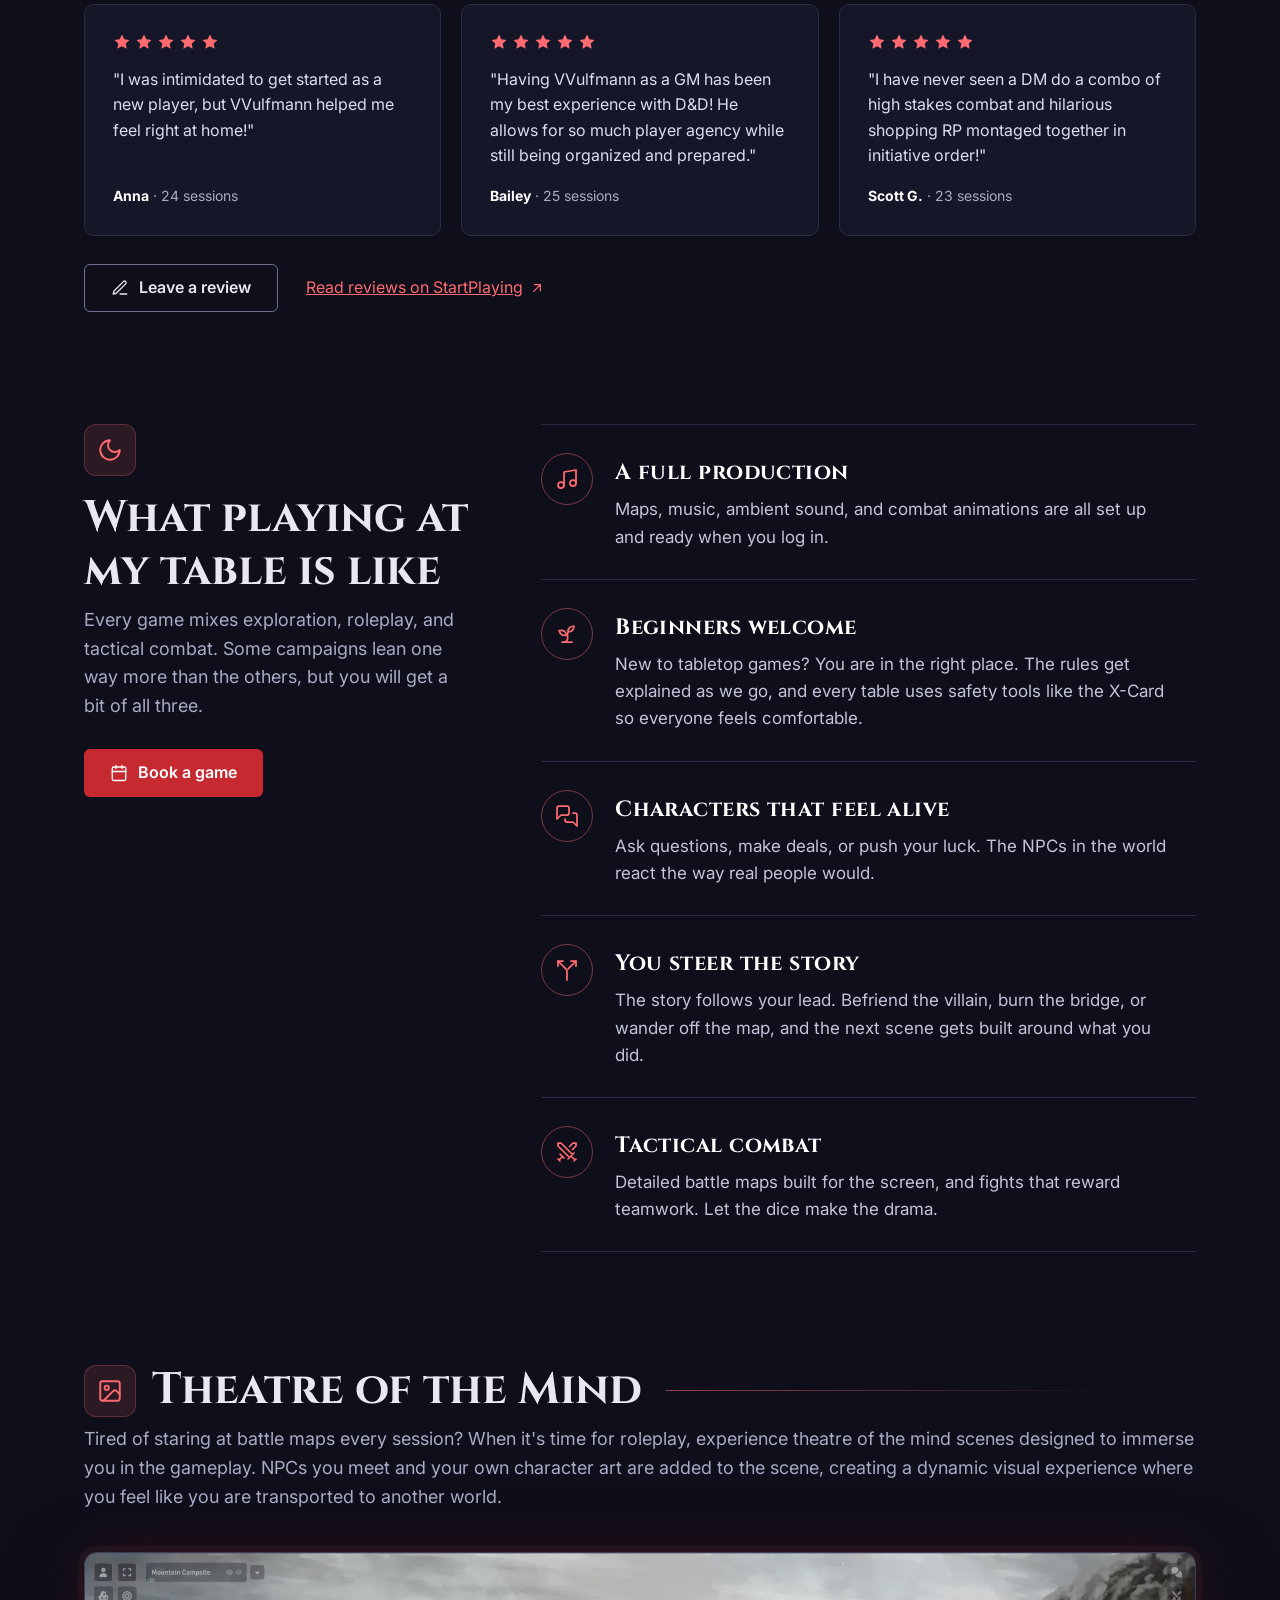
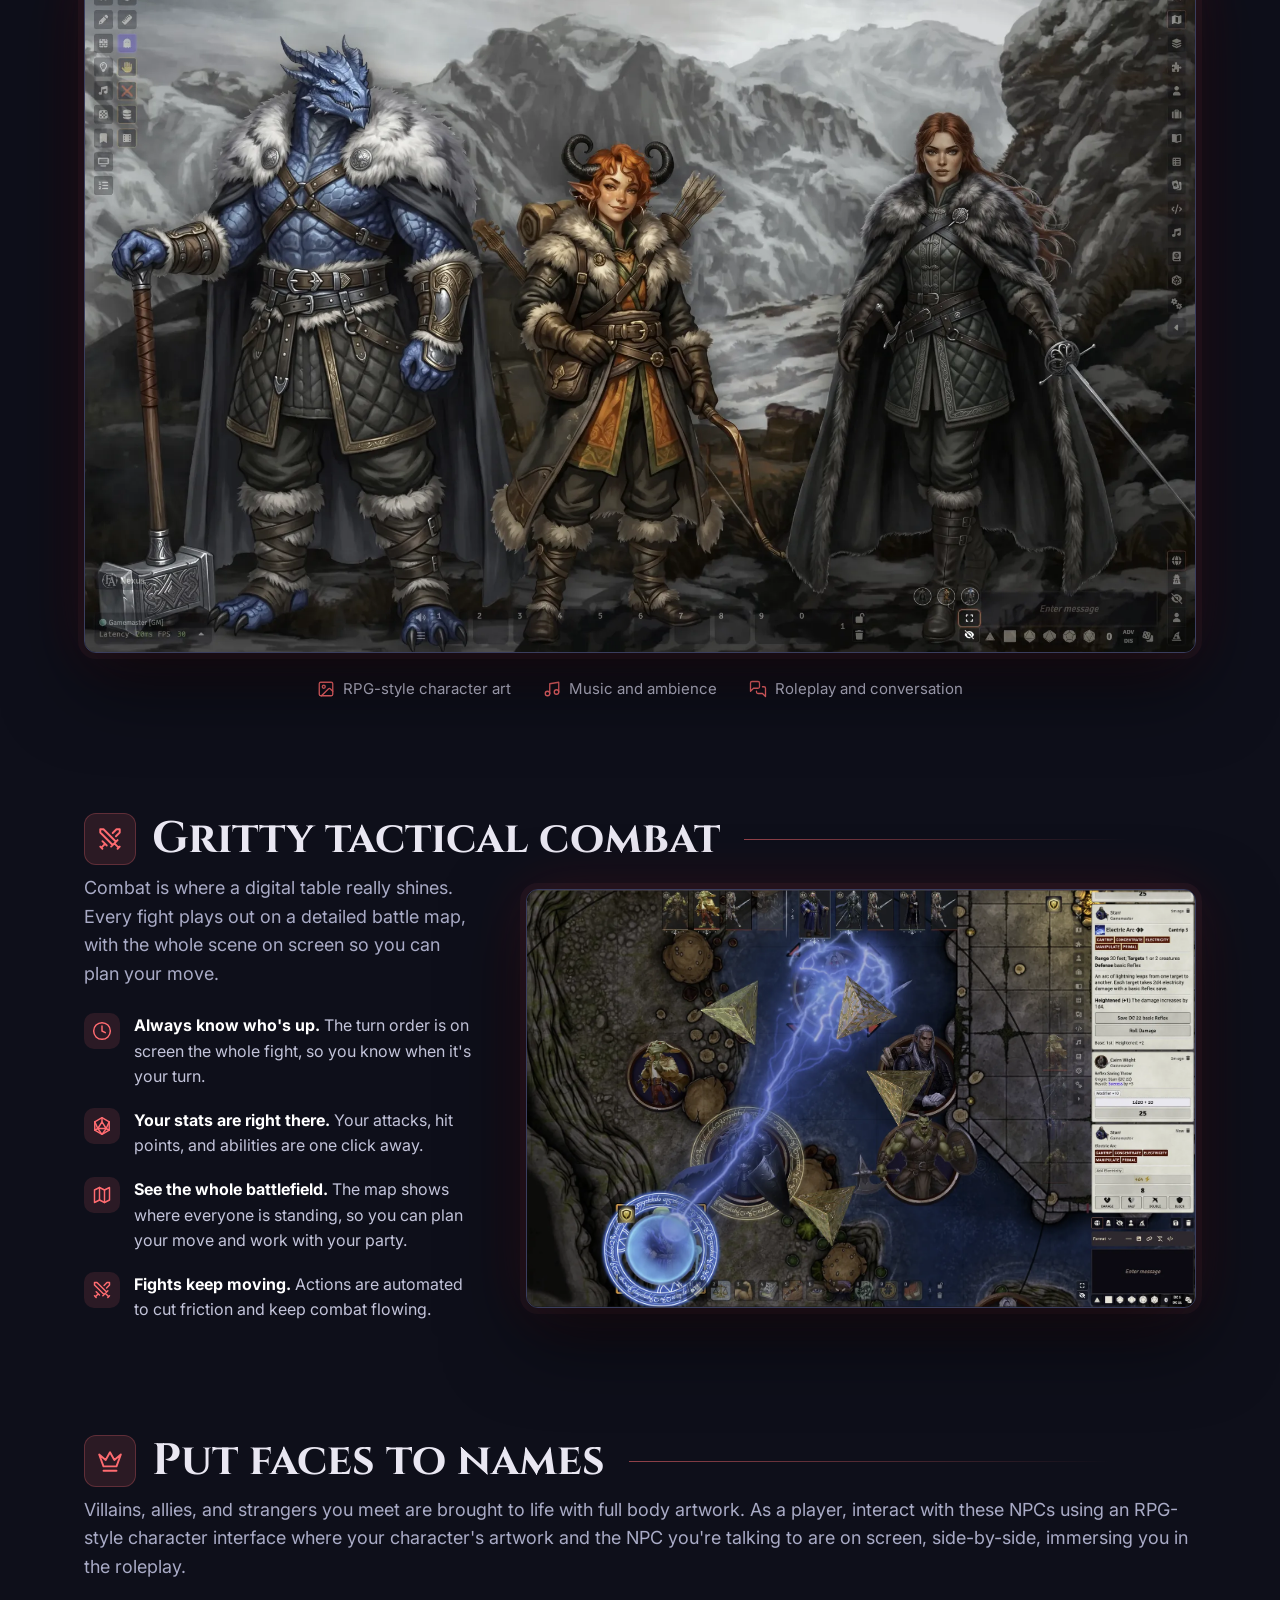
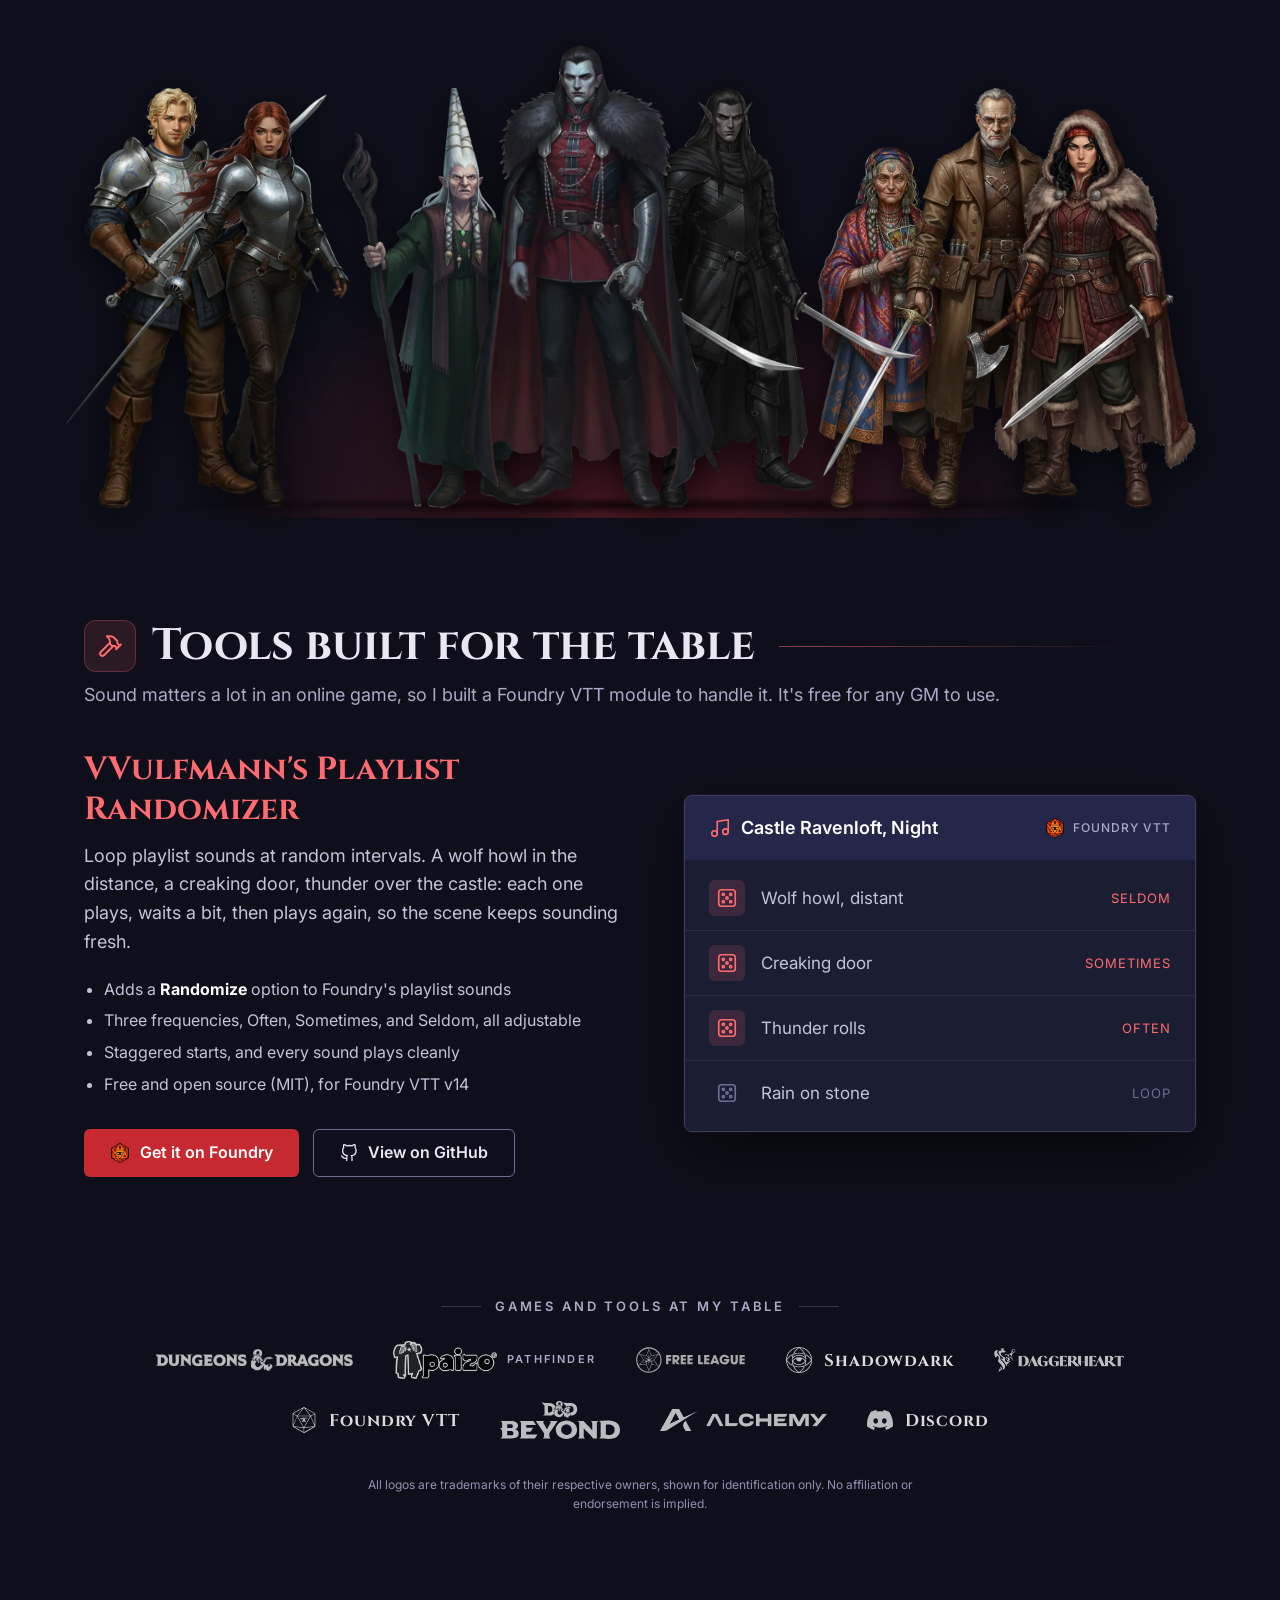
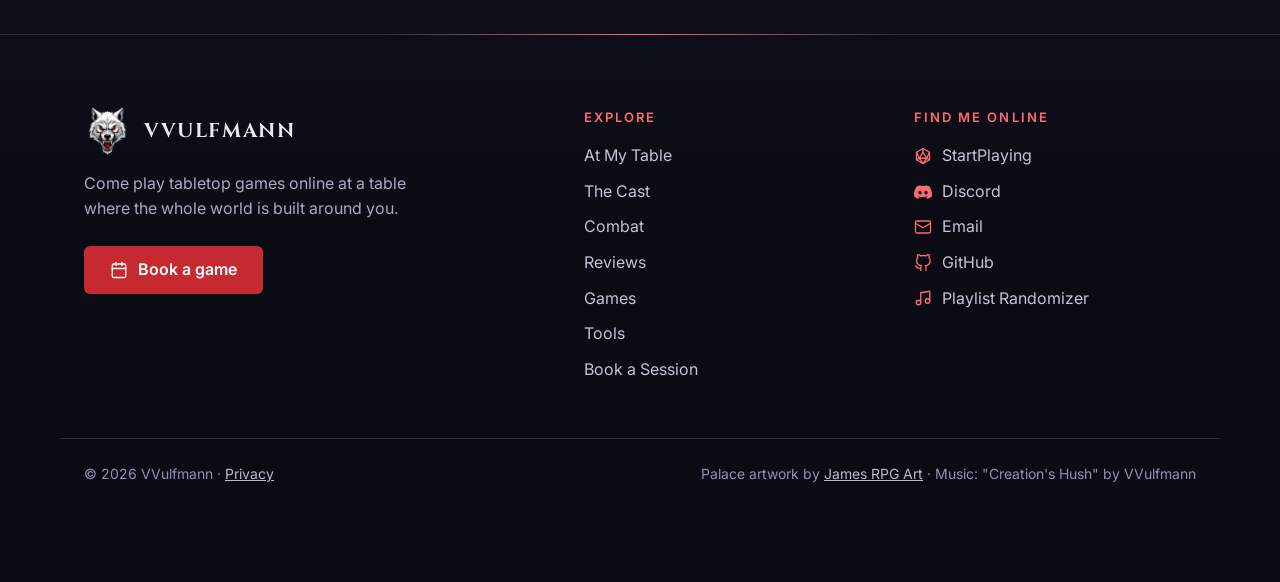
==== commit f5e72458: "Replace hero video with Palace of Heart's Desire night loop Swap the castle loop for the new palace " ====
--- a/index.html
+++ b/index.html
@@ -82,9 +82,9 @@
 
   <main id="main">
     <section id="top" class="hero">
-      <video class="hero-video" autoplay muted loop playsinline preload="metadata" poster="images/castle.jpg" aria-hidden="true">
-        <source src="images/castle.webm" type="video/webm">
-        <source src="images/castle.mp4" type="video/mp4">
+      <video class="hero-video" autoplay muted loop playsinline preload="metadata" poster="images/palace.jpg" aria-hidden="true">
+        <source src="images/palace.webm" type="video/webm">
+        <source src="images/palace.mp4" type="video/mp4">
       </video>
       <div class="wrap">
         <div class="hero-text">
@@ -315,7 +315,7 @@
     </div>
     <div class="wrap footer-base">
       <p>© 2026 VVulfmann · <a href="privacy.html">Privacy</a></p>
-      <p>Castle art by <a href="https://jamesrpgart.com">James RPG Art</a> · Music: "Creation's Hush" by VVulfmann</p>
+      <p>Palace artwork by <a href="https://jamesrpgart.com">James RPG Art</a> · Music: "Creation's Hush" by VVulfmann</p>
     </div>
   </footer>
   <script>
--- a/styles.css
+++ b/styles.css
@@ -60,7 +60,7 @@
   overflow: hidden;
   margin-top: -84px;
   padding: 164px 0 96px;
-  background: var(--bg) url("images/castle.jpg") center 30% / cover no-repeat;
+  background: var(--bg) url("images/palace.jpg") center 30% / cover no-repeat;
 }
 .hero-video {
   position: absolute; inset: 0; width: 100%; height: 100%;
